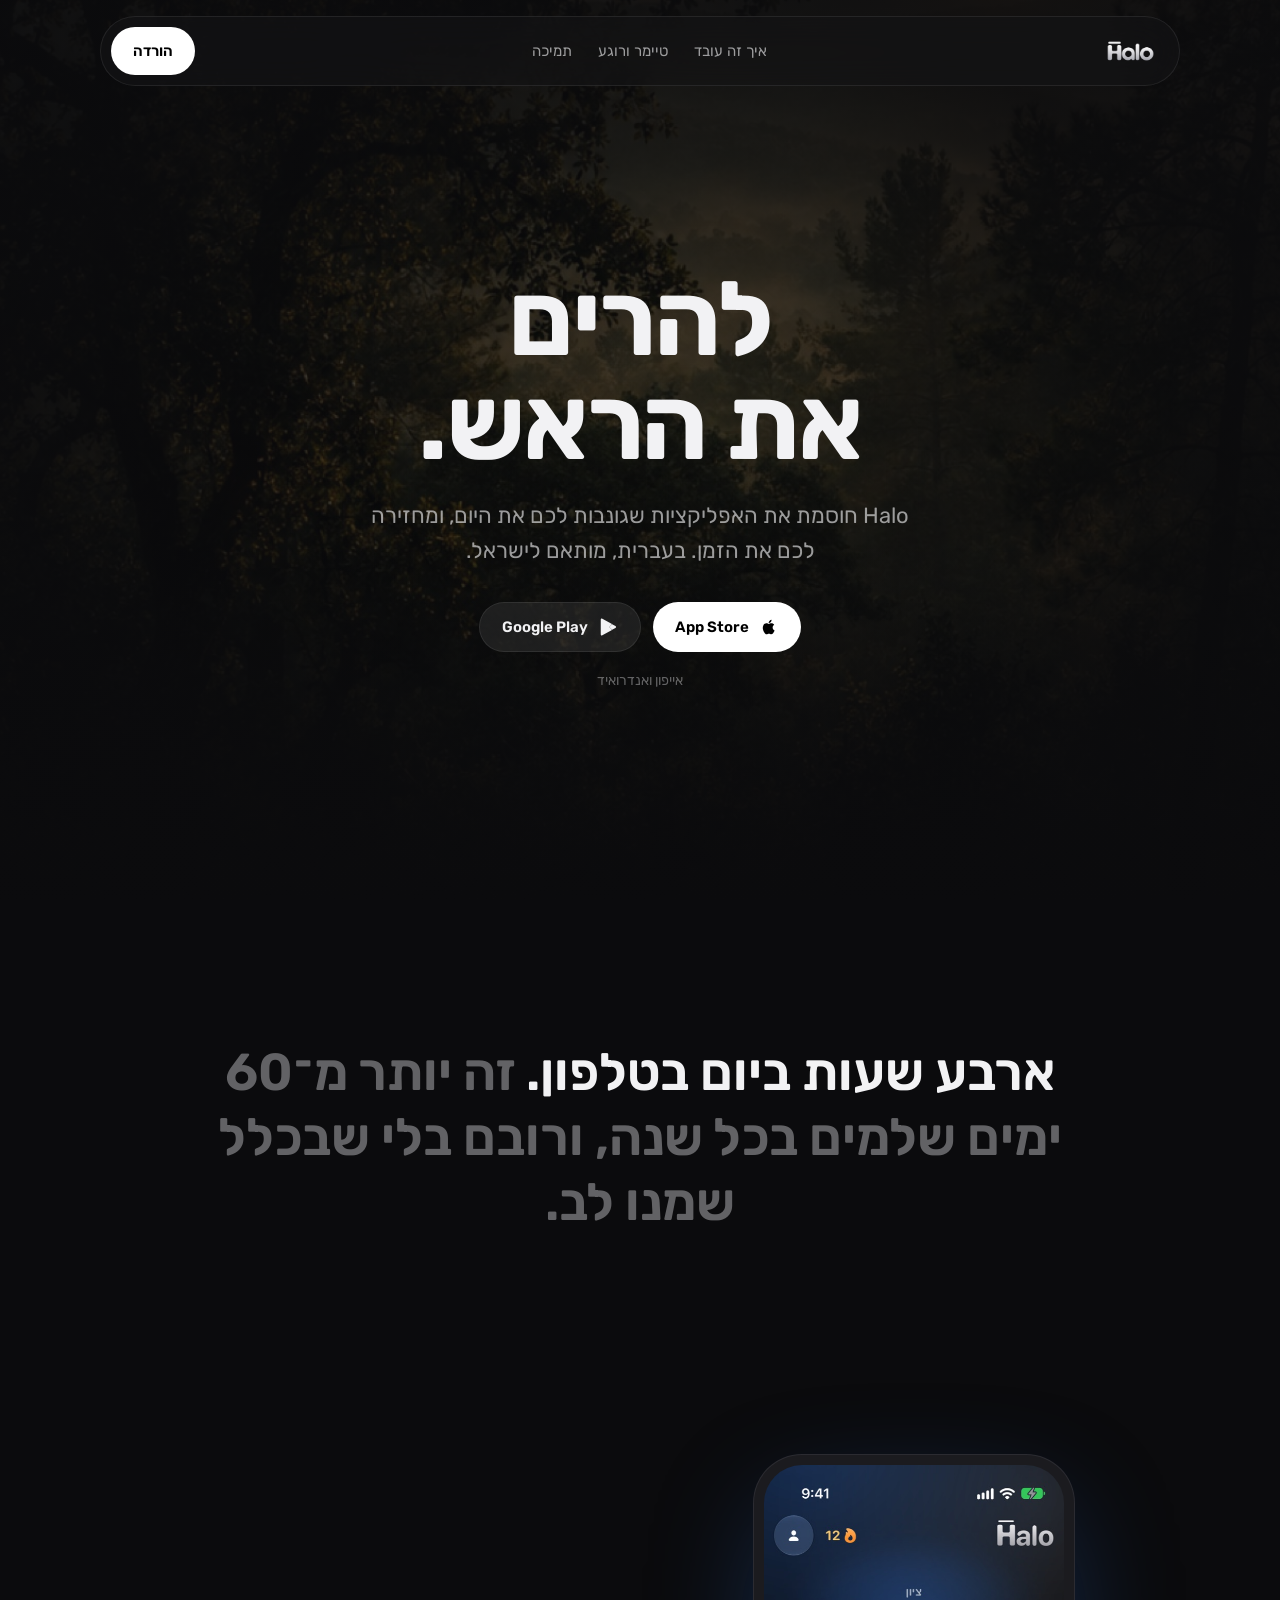
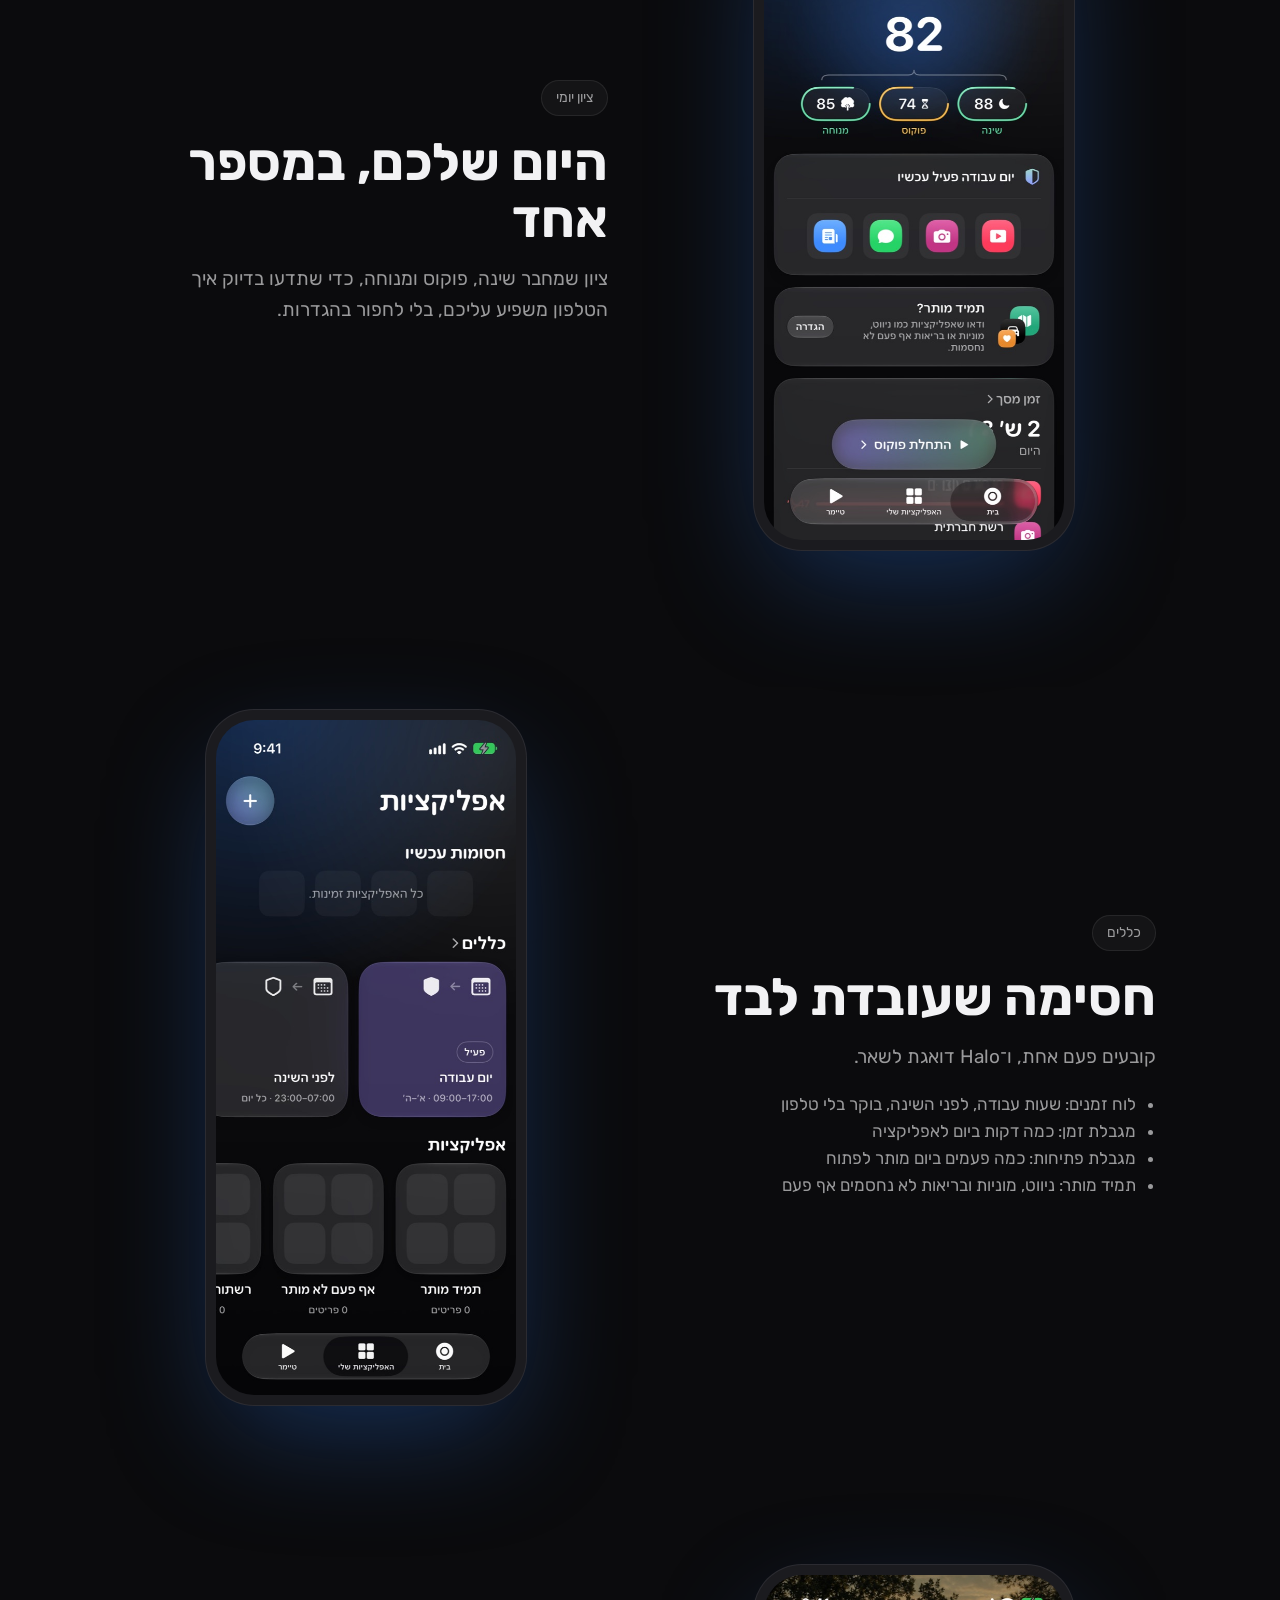
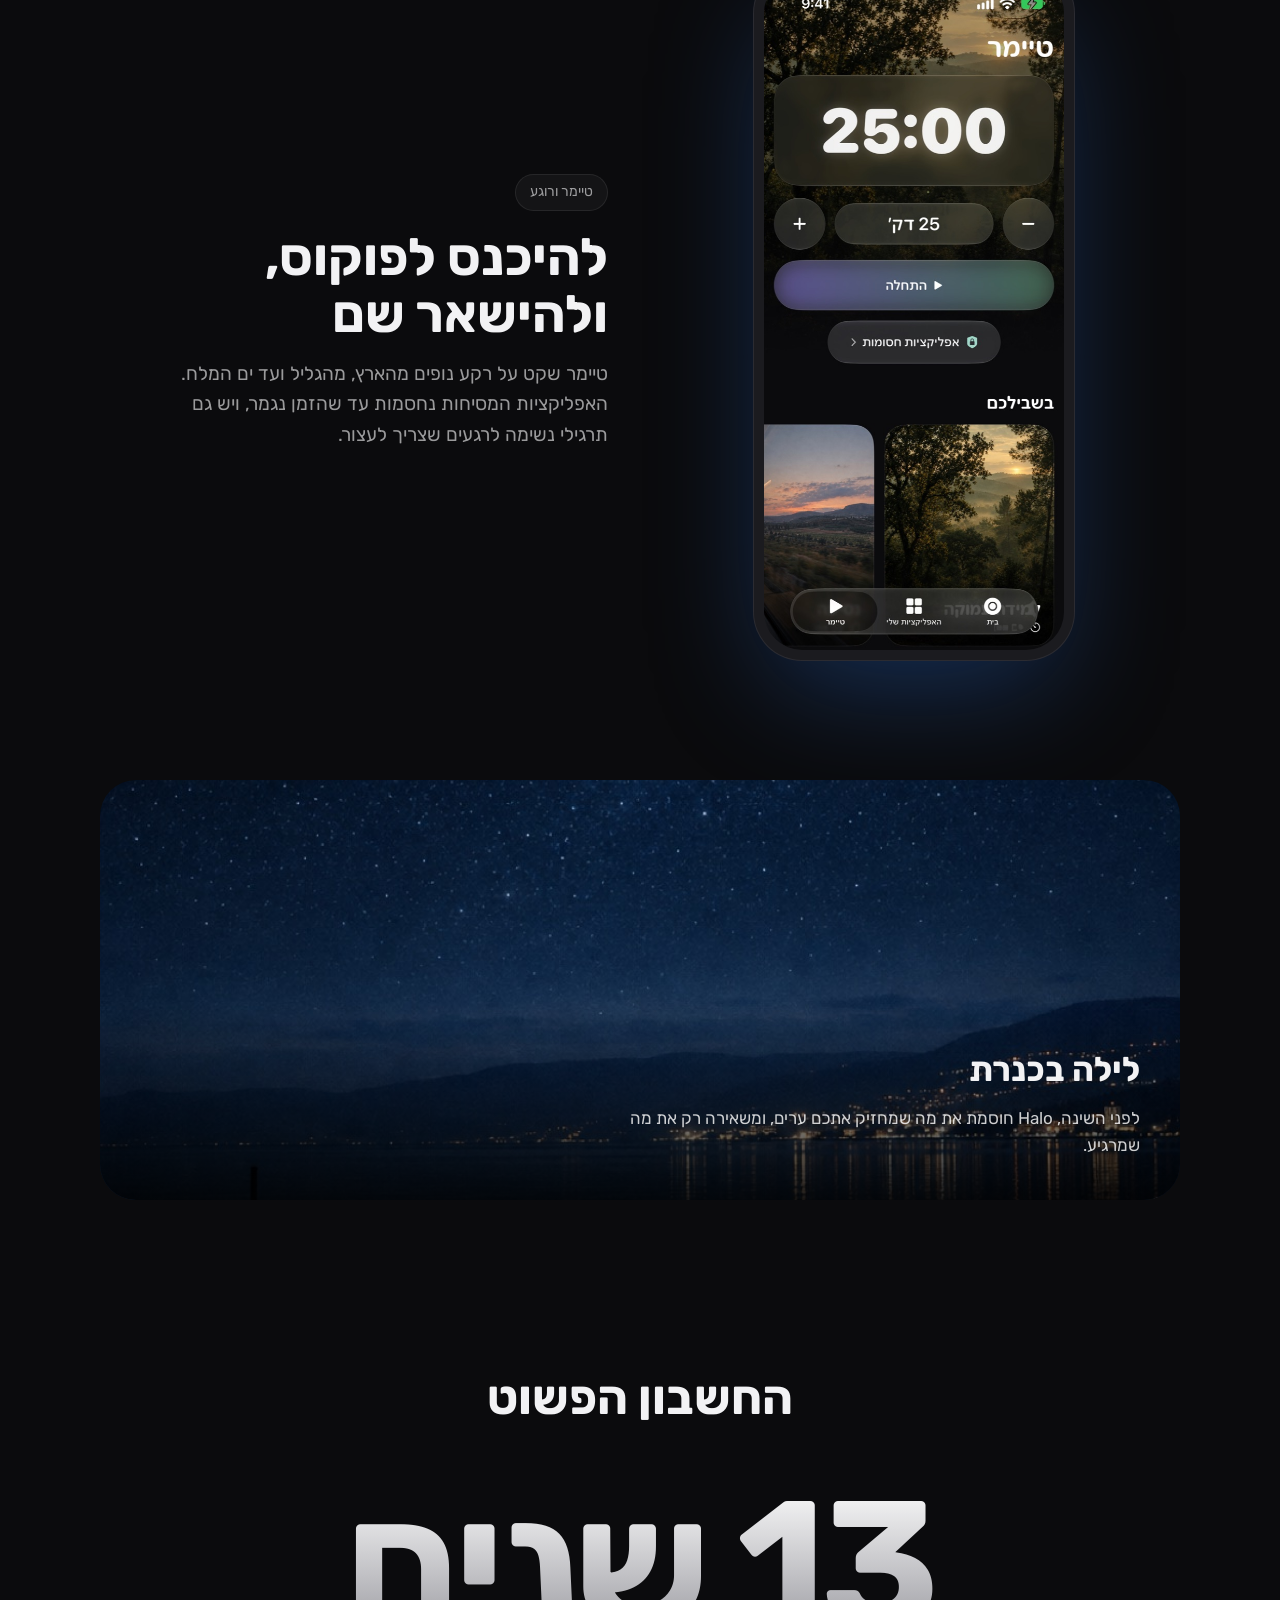
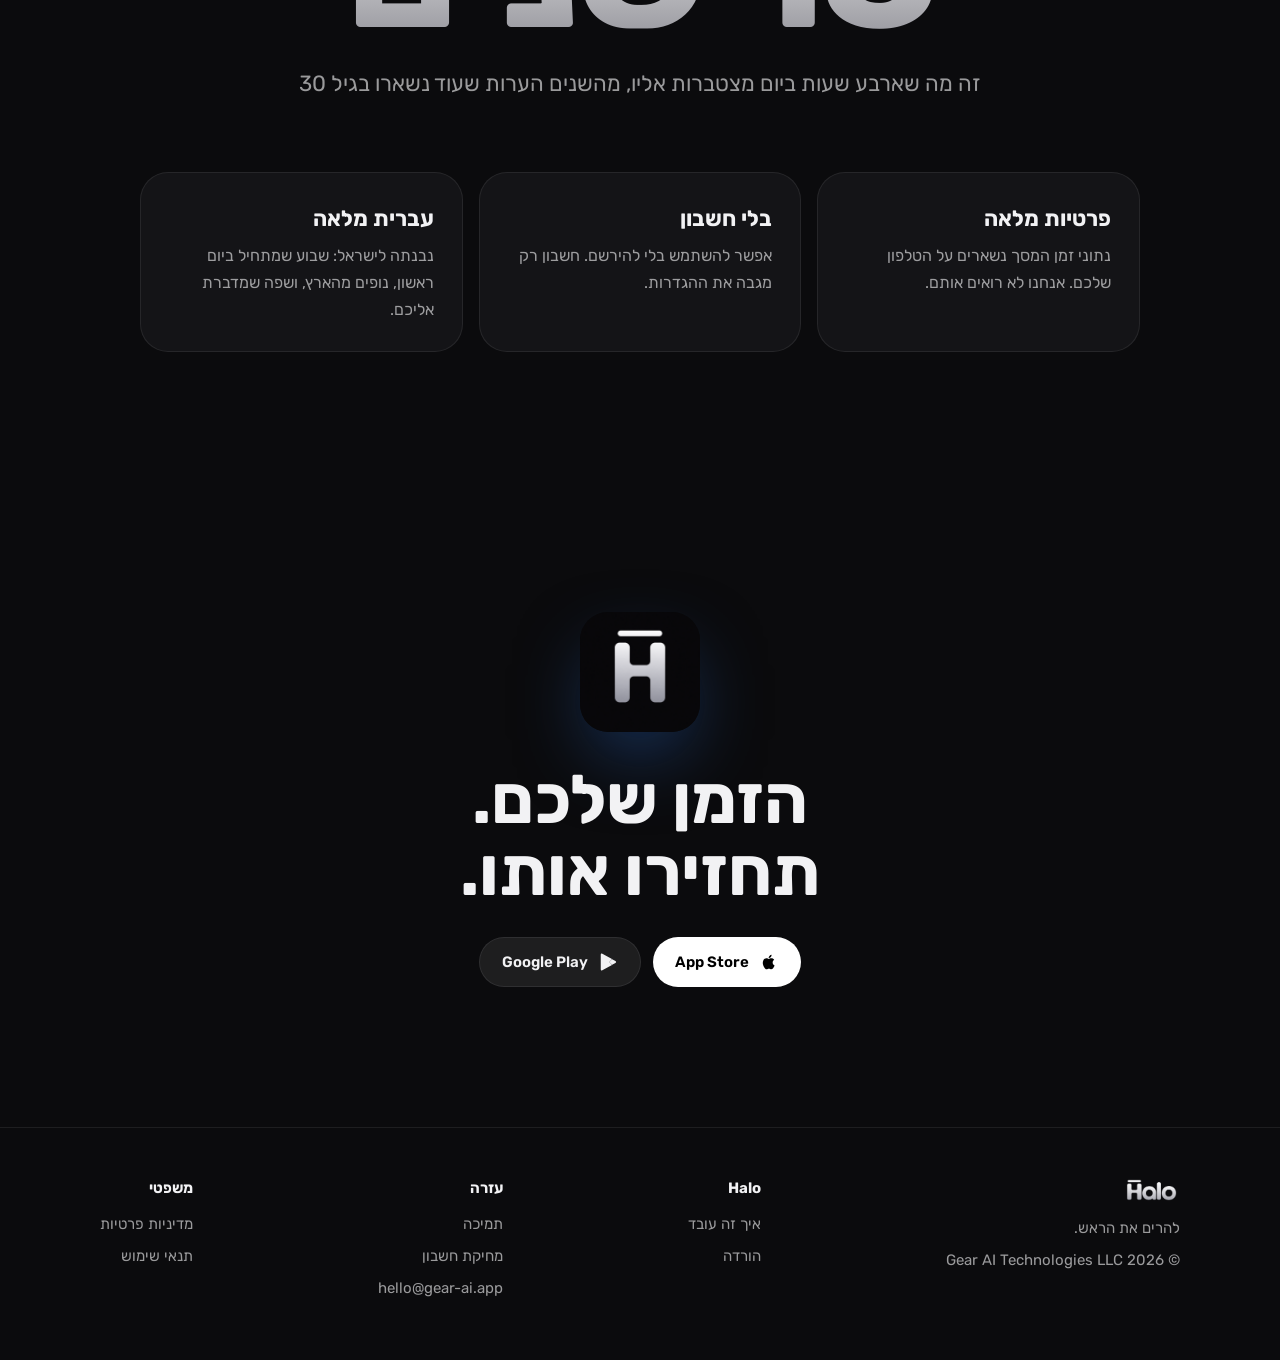
==== index.html @ 1c7ce8c0 "Halo website: home, privacy, terms, support, delete account" ====
<!doctype html>
<html lang="he" dir="rtl">
<head>
<meta charset="utf-8">
<meta name="viewport" content="width=device-width, initial-scale=1">
<title>Halo – להרים את הראש</title>
<meta name="description" content="Halo מחזירה לכם את הזמן מהטלפון. חסימת אפליקציות, טיימר פוקוס, נשימה ושינה.">
<meta property="og:title" content="Halo – להרים את הראש">
<meta property="og:description" content="Halo מחזירה לכם את הזמן מהטלפון. חסימת אפליקציות, טיימר פוקוס, נשימה ושינה.">
<meta property="og:image" content="https://halofocus.app/img/hero.jpg">
<meta name="theme-color" content="#0B0B0D">
<link rel="icon" href="/img/favicon.png">
<link rel="apple-touch-icon" href="/img/apple-touch-icon.png">
<link rel="preconnect" href="https://fonts.googleapis.com">
<link rel="preconnect" href="https://fonts.gstatic.com" crossorigin>
<link href="https://fonts.googleapis.com/css2?family=Rubik:wght@400;500;600;700&display=swap" rel="stylesheet">
<link rel="stylesheet" href="/styles.css">
</head>
<body>
<nav class="nav">
  <a class="brand" href="/" aria-label="Halo"><img src="/img/wordmark.png" alt="Halo"></a>
  <ul>
    <li><a href="/#features">איך זה עובד</a></li>
    <li><a href="/#timer">טיימר ורוגע</a></li>
    <li><a href="/support">תמיכה</a></li>
  </ul>
  <a class="btn" href="/#download">הורדה</a>
</nav>

<header class="hero">
  <div>
    <h1>להרים<br>את הראש.</h1>
    <p class="lead">Halo חוסמת את האפליקציות שגונבות לכם את היום, ומחזירה לכם את הזמן. בעברית, מותאם לישראל.</p>
    <div class="stores"><a class="btn" href="#download"><svg viewBox="0 0 24 24" fill="currentColor" aria-hidden="true"><path d="M16.37 12.6c-.02-2.2 1.8-3.26 1.88-3.31-1.03-1.5-2.62-1.7-3.18-1.73-1.35-.14-2.64.8-3.33.8-.69 0-1.74-.78-2.87-.76-1.47.02-2.83.86-3.59 2.18-1.54 2.66-.39 6.6 1.1 8.76.73 1.06 1.6 2.24 2.73 2.2 1.1-.04 1.51-.71 2.84-.71 1.32 0 1.7.71 2.86.69 1.18-.02 1.93-1.07 2.65-2.13.84-1.22 1.18-2.41 1.2-2.47-.03-.01-2.3-.88-2.32-3.52zM14.2 6.13c.6-.73 1.01-1.75.9-2.76-.87.04-1.92.58-2.54 1.31-.56.64-1.05 1.67-.92 2.66.97.08 1.96-.49 2.56-1.21z"/></svg>App Store</a><a class="btn ghost" href="#download"><svg viewBox="0 0 24 24" fill="currentColor" aria-hidden="true"><path d="M3.6 2.3c-.2.2-.3.5-.3.9v17.6c0 .4.1.7.3.9l.1.1 9.9-9.9v-.2L3.7 2.2l-.1.1zm13.3 13.1-3.3-3.3v-.2l3.3-3.3.1.1 3.9 2.2c1.1.6 1.1 1.7 0 2.3l-3.9 2.2h-.1zm-.1.1L13.4 12 3.6 21.8c.4.4 1 .4 1.6.1l11.6-6.4M16.8 8.5 5.2 2c-.7-.4-1.3-.3-1.6.1l9.8 9.9 3.4-3.5z"/></svg>Google Play</a></div>
    <div class="soon">אייפון ואנדרואיד</div>
  </div>
</header>

<section class="statement reveal">
  <p>ארבע שעות ביום בטלפון. <span class="dim">זה יותר מ־60 ימים שלמים בכל שנה, ורובם בלי שבכלל שמנו לב.</span></p>
</section>

<section class="feature reveal" id="features">
  <div class="phone"><img src="/img/screen-home.jpg" alt="מסך הבית של Halo עם ציון יומי" loading="lazy"></div>
  <div>
    <span class="tag">ציון יומי</span>
    <h2>היום שלכם, במספר אחד</h2>
    <p>ציון שמחבר שינה, פוקוס ומנוחה, כדי שתדעו בדיוק איך הטלפון משפיע עליכם, בלי לחפור בהגדרות.</p>
  </div>
</section>

<section class="feature flip reveal">
  <div class="phone"><img src="/img/screen-apps.jpg" alt="כללי חסימה באפליקציה" loading="lazy"></div>
  <div>
    <span class="tag">כללים</span>
    <h2>חסימה שעובדת לבד</h2>
    <p>קובעים פעם אחת, ו־Halo דואגת לשאר.</p>
    <ul>
      <li>לוח זמנים: שעות עבודה, לפני השינה, בוקר בלי טלפון</li>
      <li>מגבלת זמן: כמה דקות ביום לאפליקציה</li>
      <li>מגבלת פתיחות: כמה פעמים ביום מותר לפתוח</li>
      <li>תמיד מותר: ניווט, מוניות ובריאות לא נחסמים אף פעם</li>
    </ul>
  </div>
</section>

<section class="feature reveal" id="timer">
  <div class="phone"><img src="/img/screen-timer.jpg" alt="טיימר פוקוס עם נוף של יער בגליל" loading="lazy"></div>
  <div>
    <span class="tag">טיימר ורוגע</span>
    <h2>להיכנס לפוקוס, ולהישאר שם</h2>
    <p>טיימר שקט על רקע נופים מהארץ, מהגליל ועד ים המלח. האפליקציות המסיחות נחסמות עד שהזמן נגמר, ויש גם תרגילי נשימה לרגעים שצריך לעצור.</p>
  </div>
</section>

<div class="band reveal">
  <img src="/img/night.jpg" alt="" loading="lazy">
  <div class="copy">
    <h3>לילה בכנרת</h3>
    <p>לפני השינה, Halo חוסמת את מה שמחזיק אתכם ערים, ומשאירה רק את מה שמרגיע.</p>
  </div>
</div>

<section class="numbers reveal">
  <h2>החשבון הפשוט</h2>
  <div class="big">13 שנים</div>
  <div class="big-caption">זה מה שארבע שעות ביום מצטברות אליו, מהשנים הערות שעוד נשארו בגיל 30</div>
  <div class="grid3">
    <div class="cell"><b>פרטיות מלאה</b><span>נתוני זמן המסך נשארים על הטלפון שלכם. אנחנו לא רואים אותם.</span></div>
    <div class="cell"><b>בלי חשבון</b><span>אפשר להשתמש בלי להירשם. חשבון רק מגבה את ההגדרות.</span></div>
    <div class="cell"><b>עברית מלאה</b><span>נבנתה לישראל: שבוע שמתחיל ביום ראשון, נופים מהארץ, ושפה שמדברת אליכם.</span></div>
  </div>
</section>

<section class="cta reveal" id="download">
  <img class="icon" src="/img/icon-256.png" alt="">
  <h2>הזמן שלכם.<br>תחזירו אותו.</h2>
  <div class="stores"><a class="btn" href="#download"><svg viewBox="0 0 24 24" fill="currentColor" aria-hidden="true"><path d="M16.37 12.6c-.02-2.2 1.8-3.26 1.88-3.31-1.03-1.5-2.62-1.7-3.18-1.73-1.35-.14-2.64.8-3.33.8-.69 0-1.74-.78-2.87-.76-1.47.02-2.83.86-3.59 2.18-1.54 2.66-.39 6.6 1.1 8.76.73 1.06 1.6 2.24 2.73 2.2 1.1-.04 1.51-.71 2.84-.71 1.32 0 1.7.71 2.86.69 1.18-.02 1.93-1.07 2.65-2.13.84-1.22 1.18-2.41 1.2-2.47-.03-.01-2.3-.88-2.32-3.52zM14.2 6.13c.6-.73 1.01-1.75.9-2.76-.87.04-1.92.58-2.54 1.31-.56.64-1.05 1.67-.92 2.66.97.08 1.96-.49 2.56-1.21z"/></svg>App Store</a><a class="btn ghost" href="#download"><svg viewBox="0 0 24 24" fill="currentColor" aria-hidden="true"><path d="M3.6 2.3c-.2.2-.3.5-.3.9v17.6c0 .4.1.7.3.9l.1.1 9.9-9.9v-.2L3.7 2.2l-.1.1zm13.3 13.1-3.3-3.3v-.2l3.3-3.3.1.1 3.9 2.2c1.1.6 1.1 1.7 0 2.3l-3.9 2.2h-.1zm-.1.1L13.4 12 3.6 21.8c.4.4 1 .4 1.6.1l11.6-6.4M16.8 8.5 5.2 2c-.7-.4-1.3-.3-1.6.1l9.8 9.9 3.4-3.5z"/></svg>Google Play</a></div>
</section>

<footer>
  <div class="wrap">
    <div>
      <img src="/img/wordmark.png" alt="Halo" style="height:28px;width:auto;margin-bottom:12px">
      <div>להרים את הראש.</div>
      <div style="margin-top:8px">© 2026 Gear AI Technologies LLC</div>
    </div>
    <div><h4>Halo</h4><ul>
      <li><a href="/#features">איך זה עובד</a></li>
      <li><a href="/#download">הורדה</a></li>
    </ul></div>
    <div><h4>עזרה</h4><ul>
      <li><a href="/support">תמיכה</a></li>
      <li><a href="/delete-account">מחיקת חשבון</a></li>
      <li><a href="mailto:hello@gear-ai.app">hello@gear-ai.app</a></li>
    </ul></div>
    <div><h4>משפטי</h4><ul>
      <li><a href="/privacy">מדיניות פרטיות</a></li>
      <li><a href="/terms">תנאי שימוש</a></li>
    </ul></div>
  </div>
</footer>
<script>
  const io = new IntersectionObserver(es => es.forEach(e => e.isIntersecting && e.target.classList.add('in')), {threshold: .15});
  document.querySelectorAll('.reveal').forEach(el => io.observe(el));
</script>
</body>
</html>
---- styles.css ----
:root {
  --bg: #0B0B0D;
  --card: #141417;
  --line: rgba(255, 255, 255, 0.08);
  --text: #F2F2F4;
  --muted: rgba(242, 242, 244, 0.62);
  --faint: rgba(242, 242, 244, 0.38);
  --blue: #2E7BEF;
  --good: #59D99E;
  --radius: 28px;
}

* { box-sizing: border-box; }
html { scroll-behavior: smooth; }
body {
  margin: 0;
  background: var(--bg);
  color: var(--text);
  font: 17px/1.6 "Rubik", -apple-system, "SF Pro Text", system-ui, sans-serif;
  -webkit-font-smoothing: antialiased;
}
a { color: inherit; }
img { max-width: 100%; display: block; }

/* nav: floating glass pill */
.nav {
  position: fixed; top: 16px; left: 50%; transform: translateX(-50%);
  width: min(1080px, calc(100% - 32px));
  display: flex; align-items: center; justify-content: space-between; gap: 16px;
  padding: 10px 10px 10px 22px;
  background: rgba(20, 20, 23, 0.6);
  backdrop-filter: blur(20px) saturate(160%); -webkit-backdrop-filter: blur(20px) saturate(160%);
  border: 1px solid var(--line); border-radius: 999px; z-index: 10;
}
html[dir="rtl"] .nav { padding: 10px 22px 10px 10px; }
.nav .brand img { height: 26px; width: auto; }
.nav ul { display: flex; gap: 26px; list-style: none; margin: 0; padding: 0; font-size: 15px; color: var(--muted); }
.nav ul a { text-decoration: none; }
.nav ul a:hover { color: var(--text); }
.btn {
  display: inline-flex; align-items: center; gap: 10px; text-decoration: none;
  padding: 12px 22px; border-radius: 999px; font-weight: 600; font-size: 15px;
  background: #fff; color: #000; border: 0; cursor: pointer;
}
.btn.ghost { background: rgba(255, 255, 255, 0.08); color: var(--text); border: 1px solid var(--line); }
.btn svg { width: 20px; height: 20px; }

/* hero */
.hero {
  min-height: 100vh; display: grid; place-items: center; text-align: center;
  padding: 140px 20px 80px; position: relative; overflow: hidden;
}
.hero::before {
  content: ""; position: absolute; inset: 0;
  background: url("img/hero.jpg") center/cover no-repeat; opacity: 0.55;
}
.hero::after {
  content: ""; position: absolute; inset: 0;
  background: radial-gradient(ellipse at center, rgba(11,11,13,0.25), rgba(11,11,13,0.9) 70%), linear-gradient(transparent 60%, var(--bg));
}
.hero > * { position: relative; z-index: 1; }
.hero h1 { font-size: clamp(48px, 9vw, 104px); line-height: 1; margin: 0 0 22px; font-weight: 700; letter-spacing: -0.02em; }
.hero p.lead { font-size: clamp(18px, 2.2vw, 22px); color: var(--muted); max-width: 560px; margin: 0 auto 34px; }
.stores { display: flex; gap: 12px; justify-content: center; flex-wrap: wrap; }
.soon { margin-top: 18px; font-size: 14px; color: var(--faint); }

/* statement */
.statement { max-width: 900px; margin: 0 auto; padding: 140px 24px; text-align: center; }
.statement p { font-size: clamp(30px, 4.6vw, 52px); line-height: 1.25; font-weight: 600; margin: 0; }
.statement .dim { color: var(--faint); }

/* features: phone + text */
.feature {
  max-width: 1080px; margin: 0 auto; padding: 80px 24px;
  display: grid; grid-template-columns: 1fr 1fr; gap: 64px; align-items: center;
}
.feature.flip .phone { order: 2; }
.phone {
  justify-self: center; width: min(320px, 80vw); aspect-ratio: 1260 / 2736;
  border-radius: 48px; padding: 10px; background: #1b1b1f;
  box-shadow: 0 0 0 1px #2b2b31, 0 40px 120px -20px rgba(46, 123, 239, 0.35);
}
.phone img { width: 100%; height: 100%; object-fit: cover; border-radius: 38px; }
.tag {
  display: inline-block; font-size: 14px; color: var(--muted); padding: 6px 14px; margin-bottom: 18px;
  border: 1px solid var(--line); border-radius: 999px; background: rgba(255, 255, 255, 0.04);
}
.feature h2 { font-size: clamp(34px, 4.6vw, 52px); line-height: 1.1; margin: 0 0 16px; }
.feature p { color: var(--muted); font-size: 19px; margin: 0; max-width: 460px; }
.feature ul { color: var(--muted); padding-inline-start: 20px; margin: 18px 0 0; }

/* big numbers */
.numbers { text-align: center; padding: 120px 24px; }
.numbers h2 { font-size: clamp(32px, 4.2vw, 48px); margin: 0 0 40px; }
.big {
  font-size: clamp(80px, 16vw, 180px); line-height: 1; font-weight: 700; letter-spacing: -0.03em;
  background: linear-gradient(#fff, #8E8E95); -webkit-background-clip: text; background-clip: text; color: transparent;
}
.big-caption { font-size: 22px; color: var(--muted); margin-top: 10px; }
.grid3 {
  max-width: 1000px; margin: 70px auto 0; display: grid; grid-template-columns: repeat(3, 1fr); gap: 16px;
}
.cell { background: var(--card); border: 1px solid var(--line); border-radius: var(--radius); padding: 28px; text-align: start; }
.cell b { display: block; font-size: 22px; margin-bottom: 6px; }
.cell span { color: var(--muted); font-size: 16px; }

/* photo band */
.band {
  max-width: 1080px; margin: 40px auto; border-radius: 36px; overflow: hidden; position: relative;
  min-height: 420px; display: grid; align-items: end;
}
.band img { position: absolute; inset: 0; width: 100%; height: 100%; object-fit: cover; }
.band .copy { position: relative; padding: 40px; background: linear-gradient(transparent, rgba(0,0,0,0.85)); }
.band h3 { font-size: 34px; margin: 0 0 8px; }
.band p { margin: 0; color: rgba(255,255,255,0.8); max-width: 540px; }

/* final CTA */
.cta { text-align: center; padding: 140px 24px; }
.cta img.icon { width: 120px; height: 120px; border-radius: 28px; margin: 0 auto 32px; box-shadow: 0 30px 80px -20px rgba(46,123,239,0.5); }
.cta h2 { font-size: clamp(40px, 6vw, 68px); line-height: 1.05; margin: 0 0 30px; }

/* footer */
footer { border-top: 1px solid var(--line); padding: 48px 24px 60px; color: var(--muted); font-size: 15px; }
footer .wrap { max-width: 1080px; margin: 0 auto; display: flex; flex-wrap: wrap; gap: 40px; justify-content: space-between; }
footer h4 { color: var(--text); margin: 0 0 12px; font-size: 15px; }
footer ul { list-style: none; margin: 0; padding: 0; display: grid; gap: 8px; }
footer a { text-decoration: none; }
footer a:hover { color: var(--text); }

/* legal / support pages */
.doc { max-width: 760px; margin: 0 auto; padding: 140px 24px 80px; }
.doc h1 { font-size: 42px; margin: 0 0 6px; }
.doc .updated { color: var(--faint); margin-bottom: 40px; }
.doc h2 { font-size: 24px; margin: 40px 0 10px; }
.doc p, .doc li { color: var(--muted); }
.doc hr { border: 0; border-top: 1px solid var(--line); margin: 64px 0; }
.doc .card { background: var(--card); border: 1px solid var(--line); border-radius: 20px; padding: 22px 24px; margin: 18px 0; }
.ltr { direction: ltr; text-align: left; }

/* reveal on scroll */
.reveal { opacity: 0; transform: translateY(24px); transition: opacity 0.8s ease, transform 0.8s ease; }
.reveal.in { opacity: 1; transform: none; }

@media (max-width: 820px) {
  .nav ul { display: none; }
  .feature { grid-template-columns: 1fr; gap: 40px; padding: 60px 20px; text-align: center; }
  .feature.flip .phone { order: 0; }
  .feature p { margin: 0 auto; }
  .grid3 { grid-template-columns: 1fr; }
  .band { margin: 40px 16px; }
}
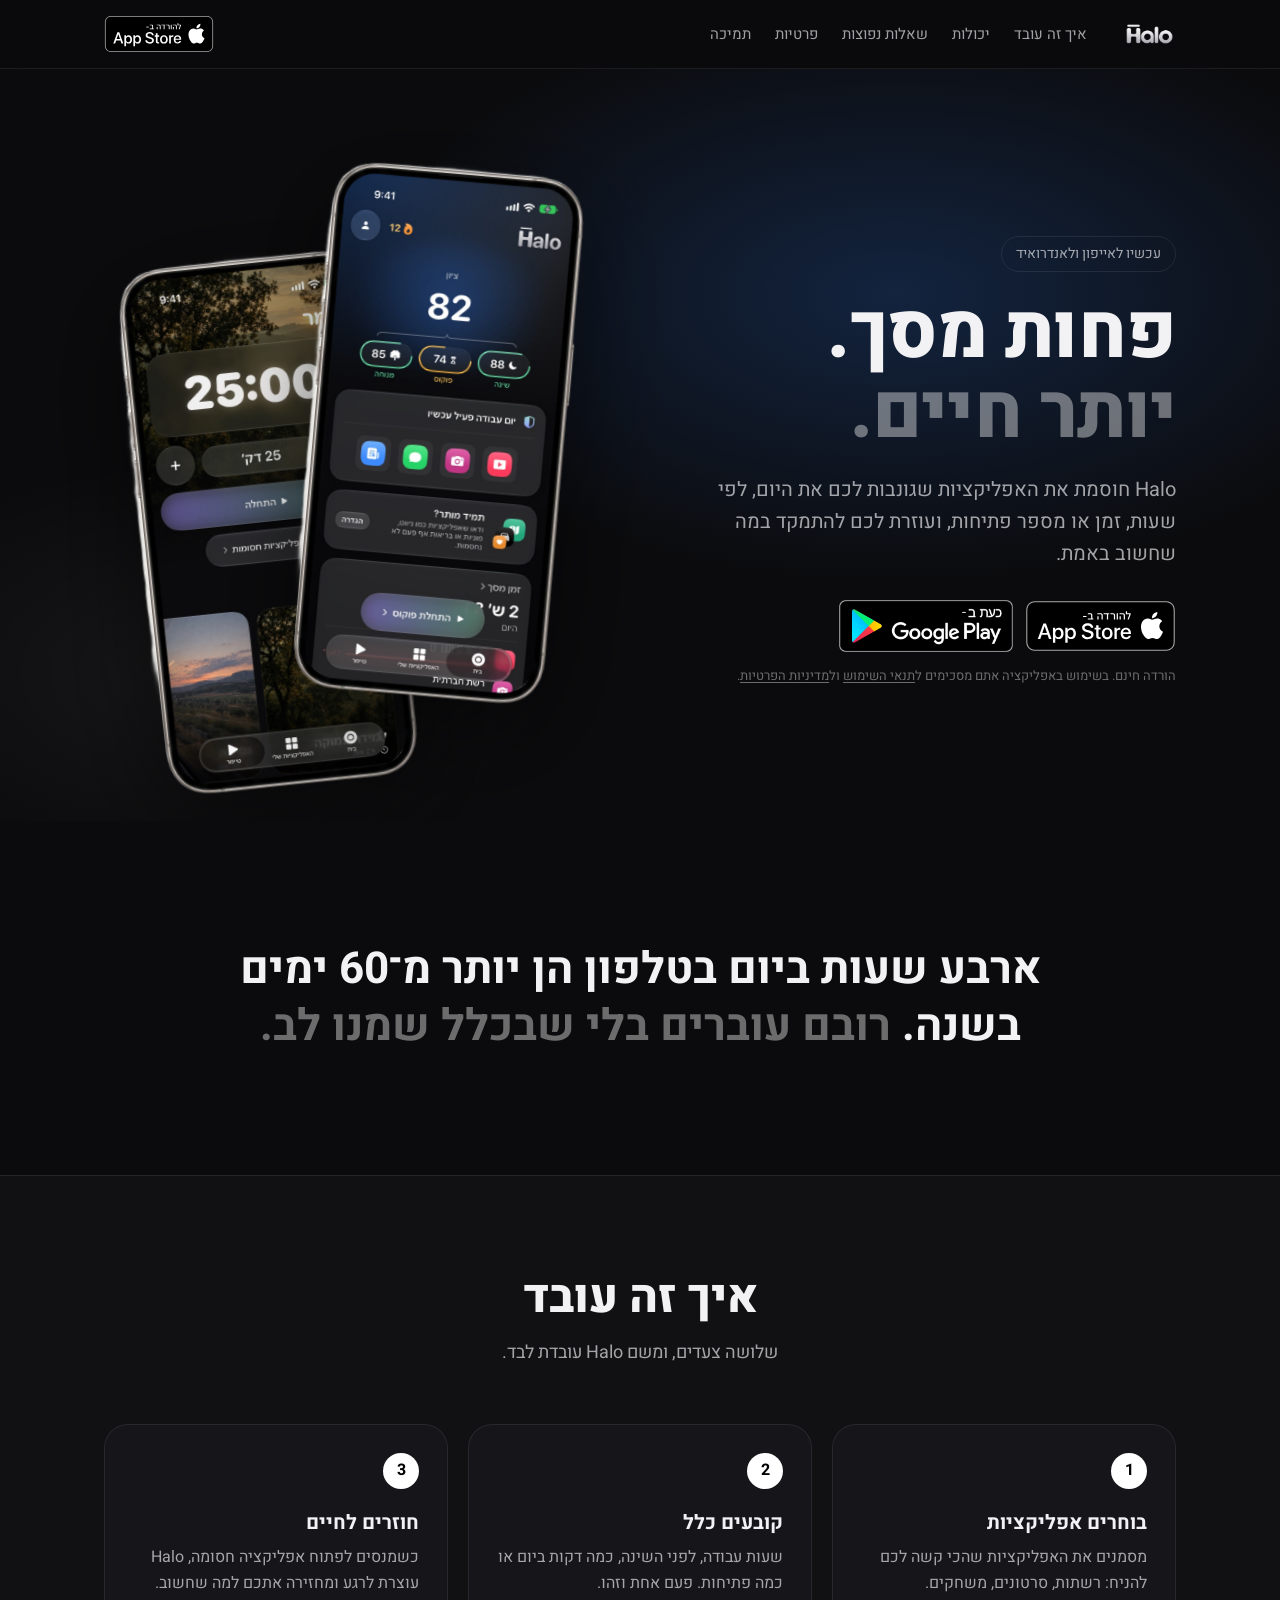
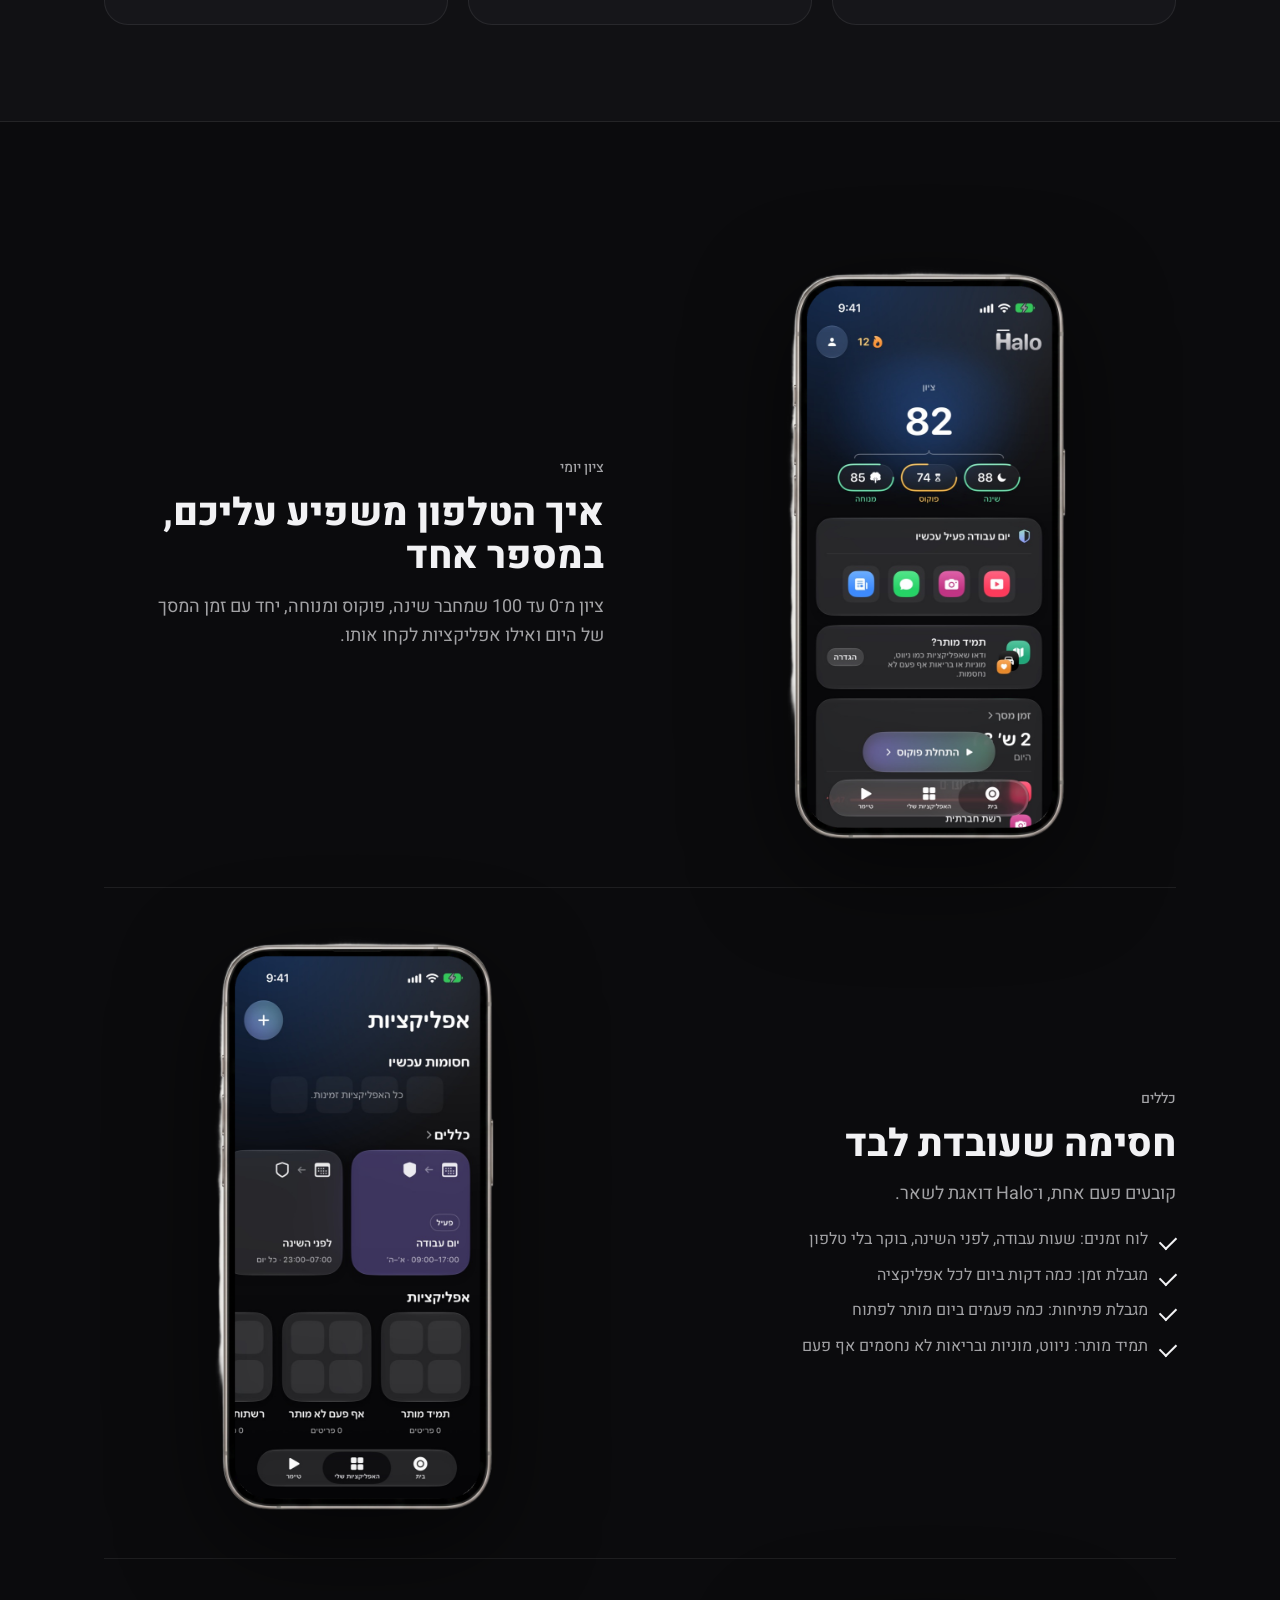
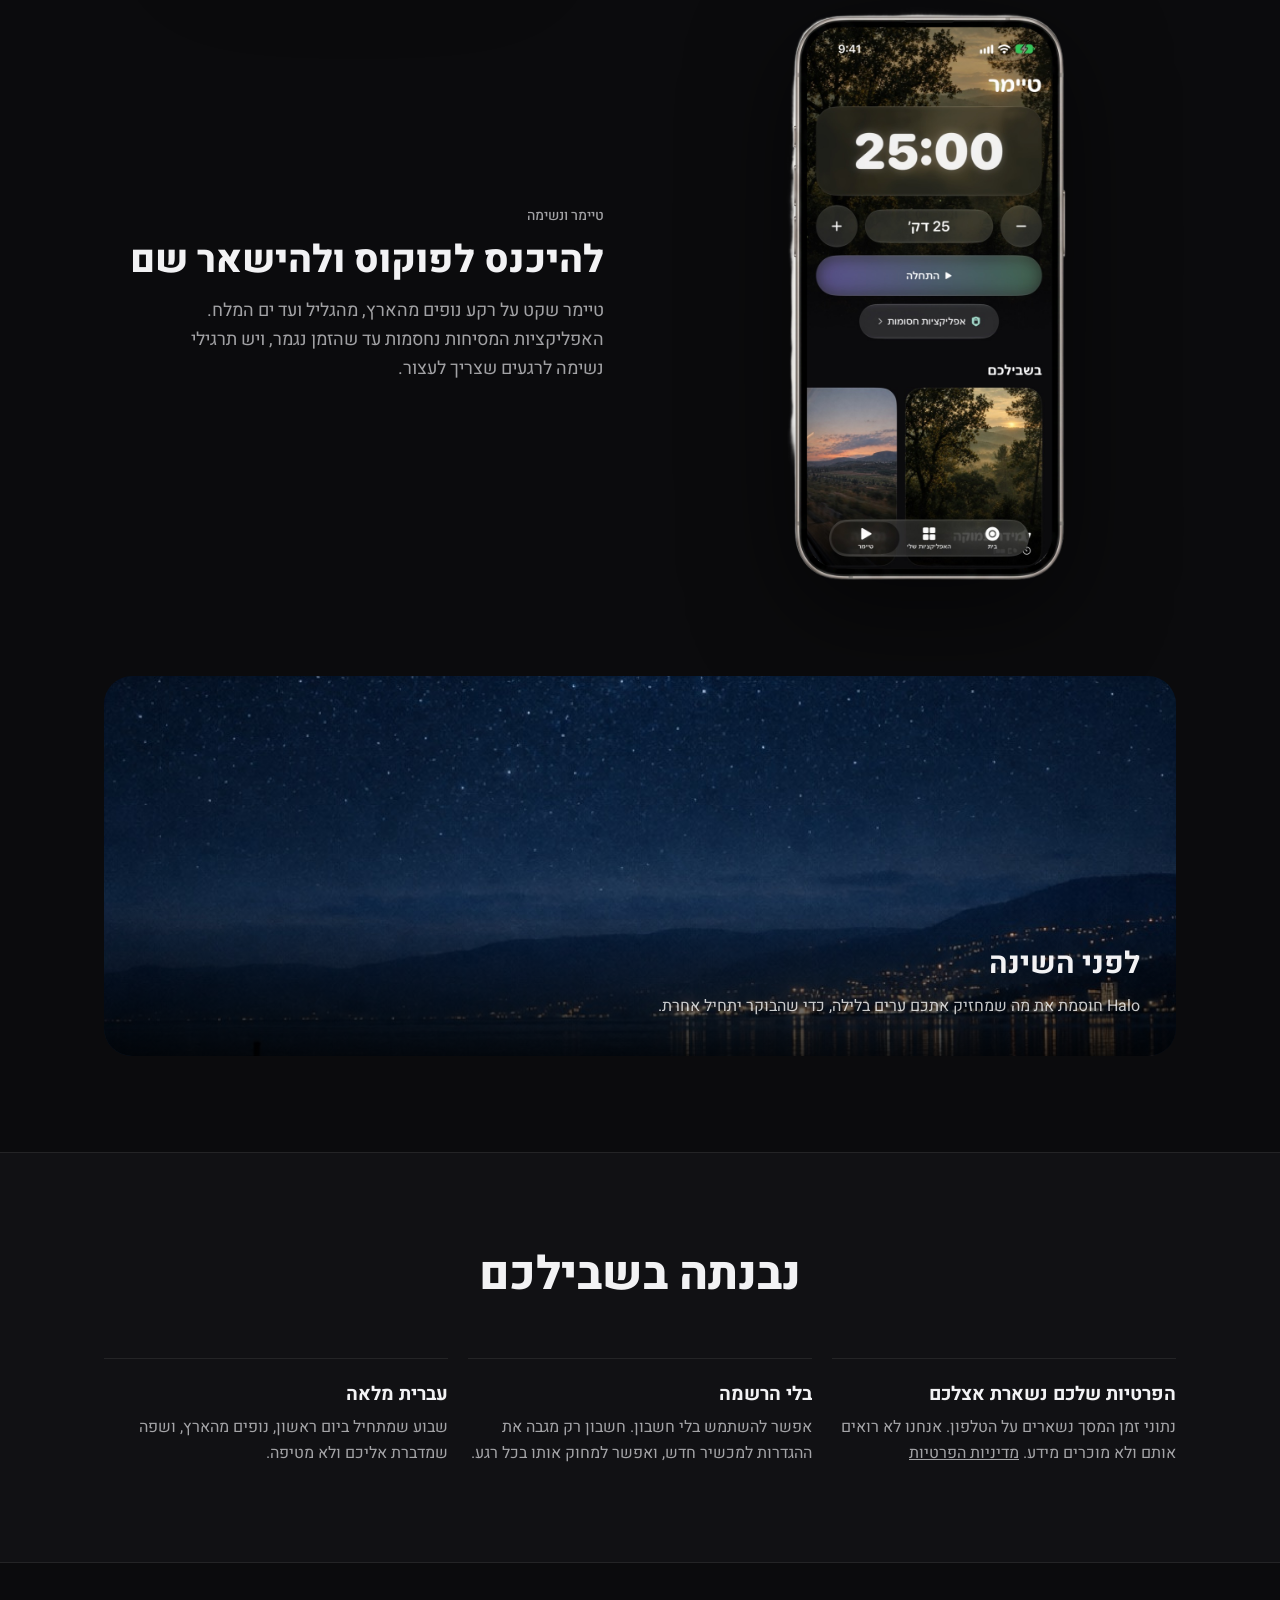
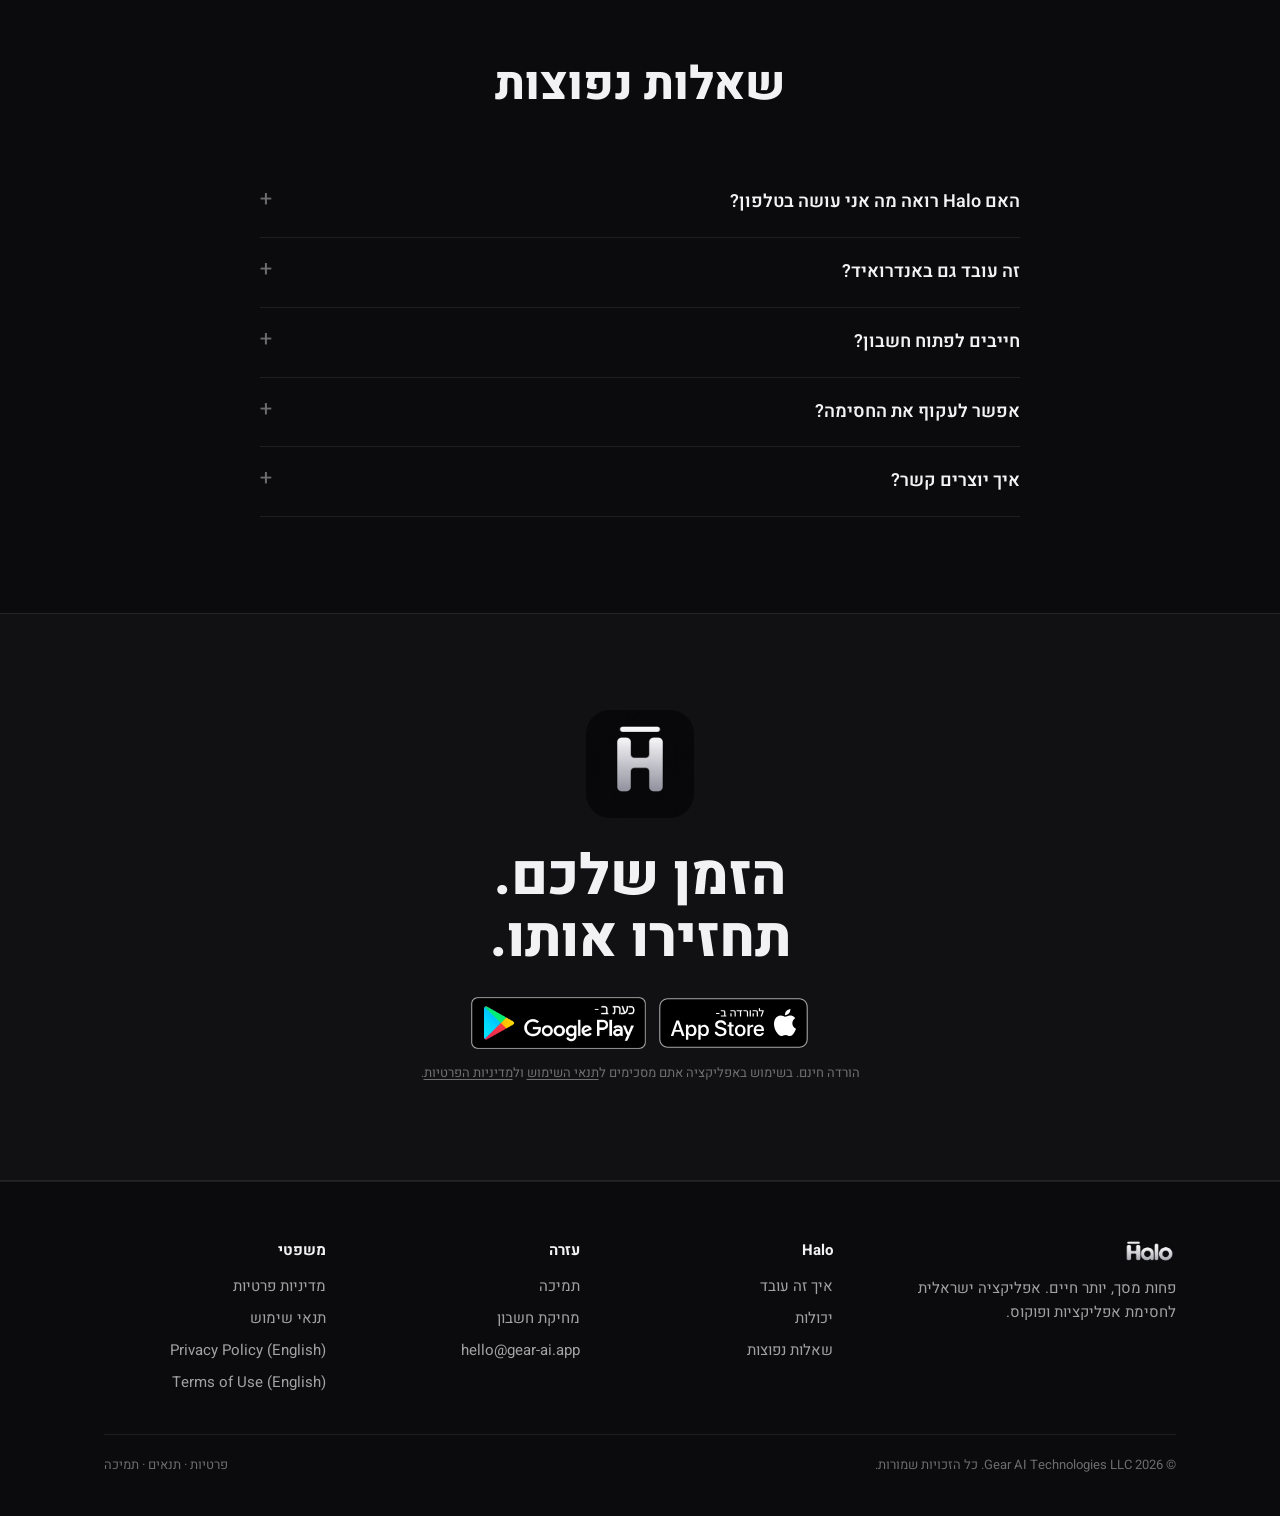
==== commit 477ecef0: "Redesign: official store badges, real phone frames, FAQ, how it works, legal links everywhere; title" ====
--- a/index.html
+++ b/index.html
@@ -3,126 +3,183 @@
 <head>
 <meta charset="utf-8">
 <meta name="viewport" content="width=device-width, initial-scale=1">
-<title>Halo – להרים את הראש</title>
-<meta name="description" content="Halo מחזירה לכם את הזמן מהטלפון. חסימת אפליקציות, טיימר פוקוס, נשימה ושינה.">
-<meta property="og:title" content="Halo – להרים את הראש">
-<meta property="og:description" content="Halo מחזירה לכם את הזמן מהטלפון. חסימת אפליקציות, טיימר פוקוס, נשימה ושינה.">
-<meta property="og:image" content="https://halofocus.app/img/hero.jpg">
+<title>Halo – פחות מסך</title>
+<meta name="description" content="Halo חוסמת את האפליקציות שגונבות לכם את היום ומחזירה לכם את הזמן מהטלפון. עברית מלאה, אייפון ואנדרואיד.">
+<link rel="canonical" href="https://halofocus.app/">
+<meta property="og:type" content="website">
+<meta property="og:site_name" content="Halo">
+<meta property="og:title" content="Halo – פחות מסך">
+<meta property="og:description" content="Halo חוסמת את האפליקציות שגונבות לכם את היום ומחזירה לכם את הזמן מהטלפון. עברית מלאה, אייפון ואנדרואיד.">
+<meta property="og:url" content="https://halofocus.app/">
+<meta property="og:image" content="https://halofocus.app/img/og.jpg">
+<meta name="twitter:card" content="summary_large_image">
 <meta name="theme-color" content="#0B0B0D">
 <link rel="icon" href="/img/favicon.png">
 <link rel="apple-touch-icon" href="/img/apple-touch-icon.png">
 <link rel="preconnect" href="https://fonts.googleapis.com">
 <link rel="preconnect" href="https://fonts.gstatic.com" crossorigin>
-<link href="https://fonts.googleapis.com/css2?family=Rubik:wght@400;500;600;700&display=swap" rel="stylesheet">
+<link href="https://fonts.googleapis.com/css2?family=Heebo:wght@400;500;600;700;800&display=swap" rel="stylesheet">
 <link rel="stylesheet" href="/styles.css">
 </head>
 <body>
-<nav class="nav">
-  <a class="brand" href="/" aria-label="Halo"><img src="/img/wordmark.png" alt="Halo"></a>
-  <ul>
-    <li><a href="/#features">איך זה עובד</a></li>
-    <li><a href="/#timer">טיימר ורוגע</a></li>
-    <li><a href="/support">תמיכה</a></li>
-  </ul>
-  <a class="btn" href="/#download">הורדה</a>
-</nav>
-
-<header class="hero">
-  <div>
-    <h1>להרים<br>את הראש.</h1>
-    <p class="lead">Halo חוסמת את האפליקציות שגונבות לכם את היום, ומחזירה לכם את הזמן. בעברית, מותאם לישראל.</p>
-    <div class="stores"><a class="btn" href="#download"><svg viewBox="0 0 24 24" fill="currentColor" aria-hidden="true"><path d="M16.37 12.6c-.02-2.2 1.8-3.26 1.88-3.31-1.03-1.5-2.62-1.7-3.18-1.73-1.35-.14-2.64.8-3.33.8-.69 0-1.74-.78-2.87-.76-1.47.02-2.83.86-3.59 2.18-1.54 2.66-.39 6.6 1.1 8.76.73 1.06 1.6 2.24 2.73 2.2 1.1-.04 1.51-.71 2.84-.71 1.32 0 1.7.71 2.86.69 1.18-.02 1.93-1.07 2.65-2.13.84-1.22 1.18-2.41 1.2-2.47-.03-.01-2.3-.88-2.32-3.52zM14.2 6.13c.6-.73 1.01-1.75.9-2.76-.87.04-1.92.58-2.54 1.31-.56.64-1.05 1.67-.92 2.66.97.08 1.96-.49 2.56-1.21z"/></svg>App Store</a><a class="btn ghost" href="#download"><svg viewBox="0 0 24 24" fill="currentColor" aria-hidden="true"><path d="M3.6 2.3c-.2.2-.3.5-.3.9v17.6c0 .4.1.7.3.9l.1.1 9.9-9.9v-.2L3.7 2.2l-.1.1zm13.3 13.1-3.3-3.3v-.2l3.3-3.3.1.1 3.9 2.2c1.1.6 1.1 1.7 0 2.3l-3.9 2.2h-.1zm-.1.1L13.4 12 3.6 21.8c.4.4 1 .4 1.6.1l11.6-6.4M16.8 8.5 5.2 2c-.7-.4-1.3-.3-1.6.1l9.8 9.9 3.4-3.5z"/></svg>Google Play</a></div>
-    <div class="soon">אייפון ואנדרואיד</div>
+<header>
+  <div class="wrap nav">
+    <a class="logo" href="/" aria-label="Halo"><img src="/img/wordmark.png" alt="Halo"></a>
+    <nav class="links">
+      <a href="/#how">איך זה עובד</a>
+      <a href="/#features">יכולות</a>
+      <a href="/#faq">שאלות נפוצות</a>
+      <a href="/privacy">פרטיות</a>
+      <a href="/support">תמיכה</a>
+    </nav>
+    <div class="spacer"></div>
+    <a class="badge" href="#download"><img src="/img/badge-appstore-he.svg" alt="להורדה מה-App Store"></a>
   </div>
 </header>
 
-<section class="statement reveal">
-  <p>ארבע שעות ביום בטלפון. <span class="dim">זה יותר מ־60 ימים שלמים בכל שנה, ורובם בלי שבכלל שמנו לב.</span></p>
-</section>
-
-<section class="feature reveal" id="features">
-  <div class="phone"><img src="/img/screen-home.jpg" alt="מסך הבית של Halo עם ציון יומי" loading="lazy"></div>
-  <div>
-    <span class="tag">ציון יומי</span>
-    <h2>היום שלכם, במספר אחד</h2>
-    <p>ציון שמחבר שינה, פוקוס ומנוחה, כדי שתדעו בדיוק איך הטלפון משפיע עליכם, בלי לחפור בהגדרות.</p>
+<section class="hero">
+  <div class="wrap">
+    <div>
+      <span class="eyebrow">עכשיו לאייפון ולאנדרואיד</span>
+      <h1>פחות מסך.<br><span class="soft">יותר חיים.</span></h1>
+      <p class="lead">Halo חוסמת את האפליקציות שגונבות לכם את היום, לפי שעות, זמן או מספר פתיחות, ועוזרת לכם להתמקד במה שחשוב באמת.</p>
+      <div class="badges"><a class="badge" href="#download"><img src="/img/badge-appstore-he.svg" alt="להורדה מה-App Store"></a><a class="badge" href="#download"><img src="/img/badge-googleplay-he.png" alt="קבלו את זה ב-Google Play"></a></div><div class="legal-note">הורדה חינם. בשימוש באפליקציה אתם מסכימים ל<a href="/terms">תנאי השימוש</a> ול<a href="/privacy">מדיניות הפרטיות</a>.</div>
+    </div>
+    <div class="phones" aria-hidden="true">
+      <div class="device a"><img class="shot" src="/img/screen-home.jpg" alt="" loading="eager"><img class="frame" src="/img/phone-frame.png" alt="" loading="eager"></div>
+      <div class="device b"><img class="shot" src="/img/screen-timer.jpg" alt="" loading="eager"><img class="frame" src="/img/phone-frame.png" alt="" loading="eager"></div>
+    </div>
   </div>
 </section>
 
-<section class="feature flip reveal">
-  <div class="phone"><img src="/img/screen-apps.jpg" alt="כללי חסימה באפליקציה" loading="lazy"></div>
-  <div>
-    <span class="tag">כללים</span>
-    <h2>חסימה שעובדת לבד</h2>
-    <p>קובעים פעם אחת, ו־Halo דואגת לשאר.</p>
-    <ul>
-      <li>לוח זמנים: שעות עבודה, לפני השינה, בוקר בלי טלפון</li>
-      <li>מגבלת זמן: כמה דקות ביום לאפליקציה</li>
-      <li>מגבלת פתיחות: כמה פעמים ביום מותר לפתוח</li>
-      <li>תמיד מותר: ניווט, מוניות ובריאות לא נחסמים אף פעם</li>
-    </ul>
+<div class="statement">
+  <div class="wrap">
+    <p>ארבע שעות ביום בטלפון הן יותר מ־60 ימים בשנה. <span class="soft">רובם עוברים בלי שבכלל שמנו לב.</span></p>
+  </div>
+</div>
+
+<section class="alt" id="how">
+  <div class="wrap">
+    <div class="section-head">
+      <h2>איך זה עובד</h2>
+      <p>שלושה צעדים, ומשם Halo עובדת לבד.</p>
+    </div>
+    <div class="steps">
+      <div class="step"><div class="num">1</div><h3>בוחרים אפליקציות</h3><p>מסמנים את האפליקציות שהכי קשה לכם להניח: רשתות, סרטונים, משחקים.</p></div>
+      <div class="step"><div class="num">2</div><h3>קובעים כלל</h3><p>שעות עבודה, לפני השינה, כמה דקות ביום או כמה פתיחות. פעם אחת וזהו.</p></div>
+      <div class="step"><div class="num">3</div><h3>חוזרים לחיים</h3><p>כשמנסים לפתוח אפליקציה חסומה, Halo עוצרת לרגע ומחזירה אתכם למה שחשוב.</p></div>
+    </div>
   </div>
 </section>
 
-<section class="feature reveal" id="timer">
-  <div class="phone"><img src="/img/screen-timer.jpg" alt="טיימר פוקוס עם נוף של יער בגליל" loading="lazy"></div>
-  <div>
-    <span class="tag">טיימר ורוגע</span>
-    <h2>להיכנס לפוקוס, ולהישאר שם</h2>
-    <p>טיימר שקט על רקע נופים מהארץ, מהגליל ועד ים המלח. האפליקציות המסיחות נחסמות עד שהזמן נגמר, ויש גם תרגילי נשימה לרגעים שצריך לעצור.</p>
+<section id="features">
+  <div class="wrap">
+    <div class="feature">
+      <div class="device "><img class="shot" src="/img/screen-home.jpg" alt="מסך הבית של Halo עם ציון יומי" loading="lazy"><img class="frame" src="/img/phone-frame.png" alt="" loading="lazy"></div>
+      <div>
+        <span class="tag">ציון יומי</span>
+        <h3>איך הטלפון משפיע עליכם, במספר אחד</h3>
+        <p>ציון מ־0 עד 100 שמחבר שינה, פוקוס ומנוחה, יחד עם זמן המסך של היום ואילו אפליקציות לקחו אותו.</p>
+      </div>
+    </div>
+    <div class="feature flip">
+      <div class="device "><img class="shot" src="/img/screen-apps.jpg" alt="כללי החסימה של Halo" loading="lazy"><img class="frame" src="/img/phone-frame.png" alt="" loading="lazy"></div>
+      <div>
+        <span class="tag">כללים</span>
+        <h3>חסימה שעובדת לבד</h3>
+        <p>קובעים פעם אחת, ו־Halo דואגת לשאר.</p>
+        <ul class="checks">
+          <li>לוח זמנים: שעות עבודה, לפני השינה, בוקר בלי טלפון</li>
+          <li>מגבלת זמן: כמה דקות ביום לכל אפליקציה</li>
+          <li>מגבלת פתיחות: כמה פעמים ביום מותר לפתוח</li>
+          <li>תמיד מותר: ניווט, מוניות ובריאות לא נחסמים אף פעם</li>
+        </ul>
+      </div>
+    </div>
+    <div class="feature">
+      <div class="device "><img class="shot" src="/img/screen-timer.jpg" alt="טיימר הפוקוס של Halo" loading="lazy"><img class="frame" src="/img/phone-frame.png" alt="" loading="lazy"></div>
+      <div>
+        <span class="tag">טיימר ונשימה</span>
+        <h3>להיכנס לפוקוס ולהישאר שם</h3>
+        <p>טיימר שקט על רקע נופים מהארץ, מהגליל ועד ים המלח. האפליקציות המסיחות נחסמות עד שהזמן נגמר, ויש תרגילי נשימה לרגעים שצריך לעצור.</p>
+      </div>
+    </div>
+    <div class="band" style="margin-top:48px">
+      <img src="/img/night.jpg" alt="לילה על שפת הכנרת" loading="lazy">
+      <div class="copy">
+        <h3>לפני השינה</h3>
+        <p>Halo חוסמת את מה שמחזיק אתכם ערים בלילה, כדי שהבוקר יתחיל אחרת.</p>
+      </div>
+    </div>
   </div>
 </section>
 
-<div class="band reveal">
-  <img src="/img/night.jpg" alt="" loading="lazy">
-  <div class="copy">
-    <h3>לילה בכנרת</h3>
-    <p>לפני השינה, Halo חוסמת את מה שמחזיק אתכם ערים, ומשאירה רק את מה שמרגיע.</p>
-  </div>
-</div>
-
-<section class="numbers reveal">
-  <h2>החשבון הפשוט</h2>
-  <div class="big">13 שנים</div>
-  <div class="big-caption">זה מה שארבע שעות ביום מצטברות אליו, מהשנים הערות שעוד נשארו בגיל 30</div>
-  <div class="grid3">
-    <div class="cell"><b>פרטיות מלאה</b><span>נתוני זמן המסך נשארים על הטלפון שלכם. אנחנו לא רואים אותם.</span></div>
-    <div class="cell"><b>בלי חשבון</b><span>אפשר להשתמש בלי להירשם. חשבון רק מגבה את ההגדרות.</span></div>
-    <div class="cell"><b>עברית מלאה</b><span>נבנתה לישראל: שבוע שמתחיל ביום ראשון, נופים מהארץ, ושפה שמדברת אליכם.</span></div>
+<section class="alt">
+  <div class="wrap">
+    <div class="section-head"><h2>נבנתה בשבילכם</h2></div>
+    <div class="values">
+      <div class="value"><h3>הפרטיות שלכם נשארת אצלכם</h3><p>נתוני זמן המסך נשארים על הטלפון. אנחנו לא רואים אותם ולא מוכרים מידע. <a href="/privacy" style="text-decoration:underline">מדיניות הפרטיות</a></p></div>
+      <div class="value"><h3>בלי הרשמה</h3><p>אפשר להשתמש בלי חשבון. חשבון רק מגבה את ההגדרות למכשיר חדש, ואפשר למחוק אותו בכל רגע.</p></div>
+      <div class="value"><h3>עברית מלאה</h3><p>שבוע שמתחיל ביום ראשון, נופים מהארץ, ושפה שמדברת אליכם ולא מטיפה.</p></div>
+    </div>
   </div>
 </section>
 
-<section class="cta reveal" id="download">
-  <img class="icon" src="/img/icon-256.png" alt="">
-  <h2>הזמן שלכם.<br>תחזירו אותו.</h2>
-  <div class="stores"><a class="btn" href="#download"><svg viewBox="0 0 24 24" fill="currentColor" aria-hidden="true"><path d="M16.37 12.6c-.02-2.2 1.8-3.26 1.88-3.31-1.03-1.5-2.62-1.7-3.18-1.73-1.35-.14-2.64.8-3.33.8-.69 0-1.74-.78-2.87-.76-1.47.02-2.83.86-3.59 2.18-1.54 2.66-.39 6.6 1.1 8.76.73 1.06 1.6 2.24 2.73 2.2 1.1-.04 1.51-.71 2.84-.71 1.32 0 1.7.71 2.86.69 1.18-.02 1.93-1.07 2.65-2.13.84-1.22 1.18-2.41 1.2-2.47-.03-.01-2.3-.88-2.32-3.52zM14.2 6.13c.6-.73 1.01-1.75.9-2.76-.87.04-1.92.58-2.54 1.31-.56.64-1.05 1.67-.92 2.66.97.08 1.96-.49 2.56-1.21z"/></svg>App Store</a><a class="btn ghost" href="#download"><svg viewBox="0 0 24 24" fill="currentColor" aria-hidden="true"><path d="M3.6 2.3c-.2.2-.3.5-.3.9v17.6c0 .4.1.7.3.9l.1.1 9.9-9.9v-.2L3.7 2.2l-.1.1zm13.3 13.1-3.3-3.3v-.2l3.3-3.3.1.1 3.9 2.2c1.1.6 1.1 1.7 0 2.3l-3.9 2.2h-.1zm-.1.1L13.4 12 3.6 21.8c.4.4 1 .4 1.6.1l11.6-6.4M16.8 8.5 5.2 2c-.7-.4-1.3-.3-1.6.1l9.8 9.9 3.4-3.5z"/></svg>Google Play</a></div>
+<section id="faq">
+  <div class="wrap">
+    <div class="section-head"><h2>שאלות נפוצות</h2></div>
+    <div class="faq">
+      <details><summary>האם Halo רואה מה אני עושה בטלפון?</summary>
+        <p>לא. באייפון החסימה ונתוני זמן המסך עוברים דרך מערכת זמן המסך של Apple ונשארים על המכשיר. באנדרואיד Halo מזהה רק איזו אפליקציה נפתחה, כדי להציג מסך חסימה, ולא קוראת שום תוכן מהמסך. כל הפרטים ב<a href="/privacy">מדיניות הפרטיות</a>.</p></details>
+      <details><summary>זה עובד גם באנדרואיד?</summary>
+        <p>כן. באנדרואיד צריך לאשר "גישה לנתוני שימוש" ואת שירות הנגישות של Halo, שמשמש רק לחסימה. האפליקציה מסבירה בדיוק מה לאשר.</p></details>
+      <details><summary>חייבים לפתוח חשבון?</summary>
+        <p>לא. החשבון לא חובה, והוא רק מגבה את הכללים וההתקדמות שלכם. אפשר <a href="/delete-account">למחוק את החשבון</a> בכל רגע מתוך האפליקציה.</p></details>
+      <details><summary>אפשר לעקוף את החסימה?</summary>
+        <p>תלוי בכם. במצב רגיל אפשר לסיים מוקדם, במצב "עם הפסקת נשימה" צריך לנשום עשר שניות קודם, ובמצב "נעול עד הסוף" אין דרך לצאת עד שהזמן נגמר.</p></details>
+      <details><summary>איך יוצרים קשר?</summary>
+        <p>כתבו לנו ל־<a href="mailto:hello@gear-ai.app">hello@gear-ai.app</a> או בקרו בעמוד <a href="/support">התמיכה</a>.</p></details>
+    </div>
+  </div>
+</section>
+
+<section class="alt cta" id="download">
+  <div class="wrap">
+    <img class="icon" src="/img/icon-256.png" alt="">
+    <h2>הזמן שלכם.<br>תחזירו אותו.</h2>
+    <div class="badges"><a class="badge" href="#download"><img src="/img/badge-appstore-he.svg" alt="להורדה מה-App Store"></a><a class="badge" href="#download"><img src="/img/badge-googleplay-he.png" alt="קבלו את זה ב-Google Play"></a></div><div class="legal-note">הורדה חינם. בשימוש באפליקציה אתם מסכימים ל<a href="/terms">תנאי השימוש</a> ול<a href="/privacy">מדיניות הפרטיות</a>.</div>
+  </div>
 </section>
 
 <footer>
   <div class="wrap">
-    <div>
-      <img src="/img/wordmark.png" alt="Halo" style="height:28px;width:auto;margin-bottom:12px">
-      <div>להרים את הראש.</div>
-      <div style="margin-top:8px">© 2026 Gear AI Technologies LLC</div>
+    <div class="foot">
+      <div>
+        <a class="logo" href="/"><img src="/img/wordmark.png" alt="Halo"></a>
+        <p>פחות מסך, יותר חיים. אפליקציה ישראלית לחסימת אפליקציות ופוקוס.</p>
+      </div>
+      <div><h4>Halo</h4><ul>
+        <li><a href="/#how">איך זה עובד</a></li>
+        <li><a href="/#features">יכולות</a></li>
+        <li><a href="/#faq">שאלות נפוצות</a></li>
+      </ul></div>
+      <div><h4>עזרה</h4><ul>
+        <li><a href="/support">תמיכה</a></li>
+        <li><a href="/delete-account">מחיקת חשבון</a></li>
+        <li><a href="mailto:hello@gear-ai.app">hello@gear-ai.app</a></li>
+      </ul></div>
+      <div><h4>משפטי</h4><ul>
+        <li><a href="/privacy">מדיניות פרטיות</a></li>
+        <li><a href="/terms">תנאי שימוש</a></li>
+        <li><a href="/privacy#en">Privacy Policy (English)</a></li>
+        <li><a href="/terms#en">Terms of Use (English)</a></li>
+      </ul></div>
     </div>
-    <div><h4>Halo</h4><ul>
-      <li><a href="/#features">איך זה עובד</a></li>
-      <li><a href="/#download">הורדה</a></li>
-    </ul></div>
-    <div><h4>עזרה</h4><ul>
-      <li><a href="/support">תמיכה</a></li>
-      <li><a href="/delete-account">מחיקת חשבון</a></li>
-      <li><a href="mailto:hello@gear-ai.app">hello@gear-ai.app</a></li>
-    </ul></div>
-    <div><h4>משפטי</h4><ul>
-      <li><a href="/privacy">מדיניות פרטיות</a></li>
-      <li><a href="/terms">תנאי שימוש</a></li>
-    </ul></div>
+    <div class="copyright">
+      <span>© 2026 Gear AI Technologies LLC. כל הזכויות שמורות.</span>
+      <span><a href="/privacy">פרטיות</a> · <a href="/terms">תנאים</a> · <a href="/support">תמיכה</a></span>
+    </div>
   </div>
 </footer>
-<script>
-  const io = new IntersectionObserver(es => es.forEach(e => e.isIntersecting && e.target.classList.add('in')), {threshold: .15});
-  document.querySelectorAll('.reveal').forEach(el => io.observe(el));
-</script>
 </body>
 </html>
--- a/styles.css
+++ b/styles.css
@@ -1,151 +1,186 @@
 :root {
   --bg: #0B0B0D;
-  --card: #141417;
+  --bg-2: #111114;
+  --card: #16161A;
   --line: rgba(255, 255, 255, 0.08);
   --text: #F2F2F4;
-  --muted: rgba(242, 242, 244, 0.62);
-  --faint: rgba(242, 242, 244, 0.38);
+  --text-2: rgba(242, 242, 244, 0.66);
+  --text-3: rgba(242, 242, 244, 0.42);
   --blue: #2E7BEF;
-  --good: #59D99E;
-  --radius: 28px;
+  --radius: 24px;
+  /* measured screen window inside img/phone-frame.png */
+  --scr-left: 7.2%;
+  --scr-top: 3.3%;
+  --scr-w: 88.0%;
+  --scr-h: 94.9%;
 }
 
-* { box-sizing: border-box; }
+* { margin: 0; padding: 0; box-sizing: border-box; }
 html { scroll-behavior: smooth; }
 body {
-  margin: 0;
-  background: var(--bg);
-  color: var(--text);
-  font: 17px/1.6 "Rubik", -apple-system, "SF Pro Text", system-ui, sans-serif;
-  -webkit-font-smoothing: antialiased;
+  font-family: "Heebo", -apple-system, "Segoe UI", Arial, sans-serif;
+  background: var(--bg); color: var(--text);
+  line-height: 1.6; -webkit-font-smoothing: antialiased;
 }
-a { color: inherit; }
 img { max-width: 100%; display: block; }
+a { color: inherit; text-decoration: none; }
+.wrap { max-width: 1120px; margin: 0 auto; padding: 0 24px; }
 
-/* nav: floating glass pill */
-.nav {
-  position: fixed; top: 16px; left: 50%; transform: translateX(-50%);
-  width: min(1080px, calc(100% - 32px));
-  display: flex; align-items: center; justify-content: space-between; gap: 16px;
-  padding: 10px 10px 10px 22px;
-  background: rgba(20, 20, 23, 0.6);
-  backdrop-filter: blur(20px) saturate(160%); -webkit-backdrop-filter: blur(20px) saturate(160%);
-  border: 1px solid var(--line); border-radius: 999px; z-index: 10;
+/* nav */
+header {
+  position: sticky; top: 0; z-index: 50;
+  background: color-mix(in srgb, var(--bg) 80%, transparent);
+  backdrop-filter: blur(14px); -webkit-backdrop-filter: blur(14px);
+  border-bottom: 1px solid var(--line);
 }
-html[dir="rtl"] .nav { padding: 10px 22px 10px 10px; }
-.nav .brand img { height: 26px; width: auto; }
-.nav ul { display: flex; gap: 26px; list-style: none; margin: 0; padding: 0; font-size: 15px; color: var(--muted); }
-.nav ul a { text-decoration: none; }
-.nav ul a:hover { color: var(--text); }
-.btn {
-  display: inline-flex; align-items: center; gap: 10px; text-decoration: none;
-  padding: 12px 22px; border-radius: 999px; font-weight: 600; font-size: 15px;
-  background: #fff; color: #000; border: 0; cursor: pointer;
+.nav { display: flex; align-items: center; gap: 28px; height: 68px; }
+.nav .logo img { height: 26px; width: auto; }
+.nav .links { display: flex; gap: 24px; margin-inline-start: 8px; font-size: 15px; color: var(--text-2); }
+.nav .links a:hover { color: var(--text); }
+.nav .spacer { flex: 1; }
+
+/* store badges (official artwork) */
+.badges { display: flex; gap: 12px; align-items: center; flex-wrap: wrap; }
+.badge { display: inline-block; transition: transform .15s ease; }
+.badge:hover { transform: translateY(-2px); }
+.badge img { height: 52px; width: auto; }
+.nav .badge img { height: 38px; }
+.legal-note { margin-top: 14px; font-size: 13px; color: var(--text-3); }
+.legal-note a { text-decoration: underline; text-underline-offset: 2px; }
+.legal-note a:hover { color: var(--text-2); }
+
+/* phones */
+.device { position: relative; filter: drop-shadow(0 30px 50px rgba(0, 0, 0, .55)); }
+.device .frame { position: relative; z-index: 2; width: 100%; }
+.device .shot {
+  position: absolute; z-index: 1;
+  left: var(--scr-left); top: var(--scr-top); width: var(--scr-w); height: var(--scr-h);
+  object-fit: cover; border-radius: 9% / 4.3%;
 }
-.btn.ghost { background: rgba(255, 255, 255, 0.08); color: var(--text); border: 1px solid var(--line); }
-.btn svg { width: 20px; height: 20px; }
 
 /* hero */
-.hero {
-  min-height: 100vh; display: grid; place-items: center; text-align: center;
-  padding: 140px 20px 80px; position: relative; overflow: hidden;
-}
+.hero { position: relative; overflow: hidden; padding: 72px 0 40px; }
 .hero::before {
   content: ""; position: absolute; inset: 0;
-  background: url("img/hero.jpg") center/cover no-repeat; opacity: 0.55;
+  background: radial-gradient(60% 55% at 70% 30%, rgba(46, 123, 239, .22), transparent 70%),
+              radial-gradient(40% 40% at 15% 80%, rgba(255, 255, 255, .05), transparent 70%);
+  pointer-events: none;
 }
-.hero::after {
-  content: ""; position: absolute; inset: 0;
-  background: radial-gradient(ellipse at center, rgba(11,11,13,0.25), rgba(11,11,13,0.9) 70%), linear-gradient(transparent 60%, var(--bg));
-}
-.hero > * { position: relative; z-index: 1; }
-.hero h1 { font-size: clamp(48px, 9vw, 104px); line-height: 1; margin: 0 0 22px; font-weight: 700; letter-spacing: -0.02em; }
-.hero p.lead { font-size: clamp(18px, 2.2vw, 22px); color: var(--muted); max-width: 560px; margin: 0 auto 34px; }
-.stores { display: flex; gap: 12px; justify-content: center; flex-wrap: wrap; }
-.soon { margin-top: 18px; font-size: 14px; color: var(--faint); }
+.hero .wrap { display: grid; grid-template-columns: 1.05fr 1fr; gap: 40px; align-items: center; position: relative; }
+.eyebrow { display: inline-block; font-size: 14px; color: var(--text-2); padding: 6px 14px; border: 1px solid var(--line); border-radius: 999px; margin-bottom: 22px; }
+.hero h1 { font-size: clamp(44px, 6.4vw, 76px); line-height: 1.05; font-weight: 800; letter-spacing: -0.01em; margin-bottom: 20px; }
+.hero h1 .soft { color: var(--text-3); }
+.hero p.lead { font-size: 20px; color: var(--text-2); max-width: 480px; margin-bottom: 30px; }
+.phones { position: relative; height: 640px; }
+.phones .device { position: absolute; width: 262px; }
+.phones .device.a { right: 40px; top: 20px; transform: rotate(5deg); z-index: 2; }
+.phones .device.b { left: 30px; top: 110px; transform: rotate(-6deg); }
+
+/* section scaffolding */
+section { padding: 96px 0; }
+.section-head { text-align: center; max-width: 640px; margin: 0 auto 56px; }
+.section-head h2 { font-size: clamp(32px, 4.4vw, 46px); line-height: 1.15; font-weight: 800; margin-bottom: 14px; }
+.section-head p { color: var(--text-2); font-size: 18px; }
+.alt { background: var(--bg-2); border-top: 1px solid var(--line); border-bottom: 1px solid var(--line); }
 
 /* statement */
-.statement { max-width: 900px; margin: 0 auto; padding: 140px 24px; text-align: center; }
-.statement p { font-size: clamp(30px, 4.6vw, 52px); line-height: 1.25; font-weight: 600; margin: 0; }
-.statement .dim { color: var(--faint); }
+.statement { text-align: center; padding: 120px 0; }
+.statement p { font-size: clamp(28px, 4vw, 44px); line-height: 1.3; font-weight: 700; max-width: 860px; margin: 0 auto; }
+.statement .soft { color: var(--text-3); }
 
-/* features: phone + text */
-.feature {
-  max-width: 1080px; margin: 0 auto; padding: 80px 24px;
-  display: grid; grid-template-columns: 1fr 1fr; gap: 64px; align-items: center;
-}
-.feature.flip .phone { order: 2; }
-.phone {
-  justify-self: center; width: min(320px, 80vw); aspect-ratio: 1260 / 2736;
-  border-radius: 48px; padding: 10px; background: #1b1b1f;
-  box-shadow: 0 0 0 1px #2b2b31, 0 40px 120px -20px rgba(46, 123, 239, 0.35);
-}
-.phone img { width: 100%; height: 100%; object-fit: cover; border-radius: 38px; }
-.tag {
-  display: inline-block; font-size: 14px; color: var(--muted); padding: 6px 14px; margin-bottom: 18px;
-  border: 1px solid var(--line); border-radius: 999px; background: rgba(255, 255, 255, 0.04);
-}
-.feature h2 { font-size: clamp(34px, 4.6vw, 52px); line-height: 1.1; margin: 0 0 16px; }
-.feature p { color: var(--muted); font-size: 19px; margin: 0; max-width: 460px; }
-.feature ul { color: var(--muted); padding-inline-start: 20px; margin: 18px 0 0; }
+/* steps */
+.steps { display: grid; grid-template-columns: repeat(3, 1fr); gap: 20px; }
+.step { background: var(--card); border: 1px solid var(--line); border-radius: var(--radius); padding: 28px; }
+.step .num { width: 36px; height: 36px; border-radius: 50%; display: grid; place-items: center; font-weight: 700; background: #fff; color: #000; margin-bottom: 18px; }
+.step h3 { font-size: 20px; margin-bottom: 6px; }
+.step p { color: var(--text-2); font-size: 16px; }
 
-/* big numbers */
-.numbers { text-align: center; padding: 120px 24px; }
-.numbers h2 { font-size: clamp(32px, 4.2vw, 48px); margin: 0 0 40px; }
-.big {
-  font-size: clamp(80px, 16vw, 180px); line-height: 1; font-weight: 700; letter-spacing: -0.03em;
-  background: linear-gradient(#fff, #8E8E95); -webkit-background-clip: text; background-clip: text; color: transparent;
-}
-.big-caption { font-size: 22px; color: var(--muted); margin-top: 10px; }
-.grid3 {
-  max-width: 1000px; margin: 70px auto 0; display: grid; grid-template-columns: repeat(3, 1fr); gap: 16px;
-}
-.cell { background: var(--card); border: 1px solid var(--line); border-radius: var(--radius); padding: 28px; text-align: start; }
-.cell b { display: block; font-size: 22px; margin-bottom: 6px; }
-.cell span { color: var(--muted); font-size: 16px; }
+/* feature rows */
+.feature { display: grid; grid-template-columns: 1fr 1fr; gap: 72px; align-items: center; padding: 48px 0; }
+.feature + .feature { border-top: 1px solid var(--line); }
+.feature .device { width: 280px; justify-self: center; }
+.feature.flip .device { order: 2; }
+.tag { display: inline-block; font-size: 14px; font-weight: 500; color: var(--text-2); margin-bottom: 12px; }
+.feature h3 { font-size: clamp(28px, 3.4vw, 38px); line-height: 1.15; font-weight: 800; margin-bottom: 14px; }
+.feature p { color: var(--text-2); font-size: 18px; max-width: 460px; }
+.checks { list-style: none; margin-top: 18px; display: grid; gap: 10px; color: var(--text-2); }
+.checks li { padding-inline-start: 28px; position: relative; }
+.checks li::before { content: ""; position: absolute; inset-inline-start: 0; top: .55em; width: 14px; height: 8px; border-inline-start: 2px solid var(--text); border-bottom: 2px solid var(--text); transform: rotate(-45deg); }
+html[dir="rtl"] .checks li::before { transform: rotate(-45deg) scaleX(-1); }
 
 /* photo band */
-.band {
-  max-width: 1080px; margin: 40px auto; border-radius: 36px; overflow: hidden; position: relative;
-  min-height: 420px; display: grid; align-items: end;
-}
+.band { position: relative; border-radius: 28px; overflow: hidden; min-height: 380px; display: grid; align-items: end; }
 .band img { position: absolute; inset: 0; width: 100%; height: 100%; object-fit: cover; }
-.band .copy { position: relative; padding: 40px; background: linear-gradient(transparent, rgba(0,0,0,0.85)); }
-.band h3 { font-size: 34px; margin: 0 0 8px; }
-.band p { margin: 0; color: rgba(255,255,255,0.8); max-width: 540px; }
+.band .copy { position: relative; padding: 36px; background: linear-gradient(transparent, rgba(0, 0, 0, .82)); }
+.band h3 { font-size: 30px; margin-bottom: 6px; }
+.band p { color: rgba(255, 255, 255, .78); max-width: 520px; }
 
-/* final CTA */
-.cta { text-align: center; padding: 140px 24px; }
-.cta img.icon { width: 120px; height: 120px; border-radius: 28px; margin: 0 auto 32px; box-shadow: 0 30px 80px -20px rgba(46,123,239,0.5); }
-.cta h2 { font-size: clamp(40px, 6vw, 68px); line-height: 1.05; margin: 0 0 30px; }
+/* values */
+.values { display: grid; grid-template-columns: repeat(3, 1fr); gap: 20px; }
+.value { border-top: 1px solid var(--line); padding-top: 20px; }
+.value h3 { font-size: 19px; margin-bottom: 6px; }
+.value p { color: var(--text-2); font-size: 16px; }
+
+/* FAQ */
+.faq { max-width: 760px; margin: 0 auto; }
+.faq details { border-bottom: 1px solid var(--line); padding: 20px 0; }
+.faq summary { cursor: pointer; font-size: 18px; font-weight: 600; list-style: none; display: flex; justify-content: space-between; gap: 16px; }
+.faq summary::-webkit-details-marker { display: none; }
+.faq summary::after { content: "+"; color: var(--text-3); font-weight: 400; font-size: 22px; line-height: 1; }
+.faq details[open] summary::after { content: "−"; }
+.faq details p { color: var(--text-2); margin-top: 10px; }
+.faq details a { text-decoration: underline; }
+
+/* CTA */
+.cta { text-align: center; }
+.cta .icon { width: 108px; height: 108px; border-radius: 24px; margin: 0 auto 28px; }
+.cta h2 { font-size: clamp(34px, 5vw, 56px); line-height: 1.1; font-weight: 800; margin-bottom: 28px; }
+.cta .badges { justify-content: center; }
 
 /* footer */
-footer { border-top: 1px solid var(--line); padding: 48px 24px 60px; color: var(--muted); font-size: 15px; }
-footer .wrap { max-width: 1080px; margin: 0 auto; display: flex; flex-wrap: wrap; gap: 40px; justify-content: space-between; }
-footer h4 { color: var(--text); margin: 0 0 12px; font-size: 15px; }
-footer ul { list-style: none; margin: 0; padding: 0; display: grid; gap: 8px; }
-footer a { text-decoration: none; }
-footer a:hover { color: var(--text); }
+footer { border-top: 1px solid var(--line); padding: 56px 0 40px; color: var(--text-2); font-size: 15px; }
+.foot { display: grid; grid-template-columns: 1.4fr 1fr 1fr 1fr; gap: 32px; }
+.foot h4 { color: var(--text); font-size: 15px; margin-bottom: 12px; }
+.foot ul { list-style: none; display: grid; gap: 8px; }
+.foot a:hover { color: var(--text); }
+.foot .logo img { height: 26px; width: auto; margin-bottom: 12px; }
+.copyright { margin-top: 40px; padding-top: 20px; border-top: 1px solid var(--line); font-size: 13px; color: var(--text-3); display: flex; flex-wrap: wrap; gap: 8px 20px; justify-content: space-between; }
 
-/* legal / support pages */
-.doc { max-width: 760px; margin: 0 auto; padding: 140px 24px 80px; }
-.doc h1 { font-size: 42px; margin: 0 0 6px; }
-.doc .updated { color: var(--faint); margin-bottom: 40px; }
-.doc h2 { font-size: 24px; margin: 40px 0 10px; }
-.doc p, .doc li { color: var(--muted); }
-.doc hr { border: 0; border-top: 1px solid var(--line); margin: 64px 0; }
-.doc .card { background: var(--card); border: 1px solid var(--line); border-radius: 20px; padding: 22px 24px; margin: 18px 0; }
+/* documents (privacy, terms, support, delete) */
+.doc { max-width: 760px; margin: 0 auto; padding: 72px 24px 96px; }
+.doc h1 { font-size: 40px; font-weight: 800; margin-bottom: 6px; }
+.doc .updated { color: var(--text-3); margin-bottom: 36px; }
+.doc h2 { font-size: 22px; margin: 36px 0 10px; }
+.doc p, .doc li { color: var(--text-2); }
+.doc ul { padding-inline-start: 22px; display: grid; gap: 6px; }
+.doc a { text-decoration: underline; text-underline-offset: 2px; }
+.doc hr { border: 0; border-top: 1px solid var(--line); margin: 56px 0; }
+.doc .card { background: var(--card); border: 1px solid var(--line); border-radius: 18px; padding: 20px 22px; margin: 18px 0; }
+.doc .toc { display: flex; flex-wrap: wrap; gap: 10px; margin-bottom: 32px; }
+.doc .toc a { text-decoration: none; font-size: 14px; padding: 6px 12px; border: 1px solid var(--line); border-radius: 999px; color: var(--text-2); }
 .ltr { direction: ltr; text-align: left; }
 
-/* reveal on scroll */
-.reveal { opacity: 0; transform: translateY(24px); transition: opacity 0.8s ease, transform 0.8s ease; }
-.reveal.in { opacity: 1; transform: none; }
-
-@media (max-width: 820px) {
-  .nav ul { display: none; }
-  .feature { grid-template-columns: 1fr; gap: 40px; padding: 60px 20px; text-align: center; }
-  .feature.flip .phone { order: 0; }
-  .feature p { margin: 0 auto; }
-  .grid3 { grid-template-columns: 1fr; }
-  .band { margin: 40px 16px; }
+@media (max-width: 900px) {
+  .nav .links { display: none; }
+  .hero .wrap { grid-template-columns: 1fr; text-align: center; }
+  .hero p.lead { margin-inline: auto; }
+  .hero .badges { justify-content: center; }
+  .phones { height: 500px; max-width: 420px; margin: 0 auto; width: 100%; }
+  .phones .device { width: 220px; }
+  .phones .device.a { right: 50%; margin-right: -150px; }
+  .phones .device.b { left: 50%; margin-left: -150px; top: 70px; }
+  .steps, .values { grid-template-columns: 1fr; }
+  .feature { grid-template-columns: 1fr; gap: 36px; text-align: center; }
+  .feature.flip .device { order: 0; }
+  .feature p { margin-inline: auto; }
+  .checks { text-align: start; max-width: 420px; margin-inline: auto; }
+  .foot { grid-template-columns: 1fr 1fr; }
+  section { padding: 72px 0; }
 }
+@media (max-width: 520px) {
+  .nav .badge { display: none; }
+  .phones { height: 430px; }
+  .phones .device { width: 190px; }
+  .phones .device.a { margin-right: -130px; }
+  .phones .device.b { margin-left: -130px; }
+}
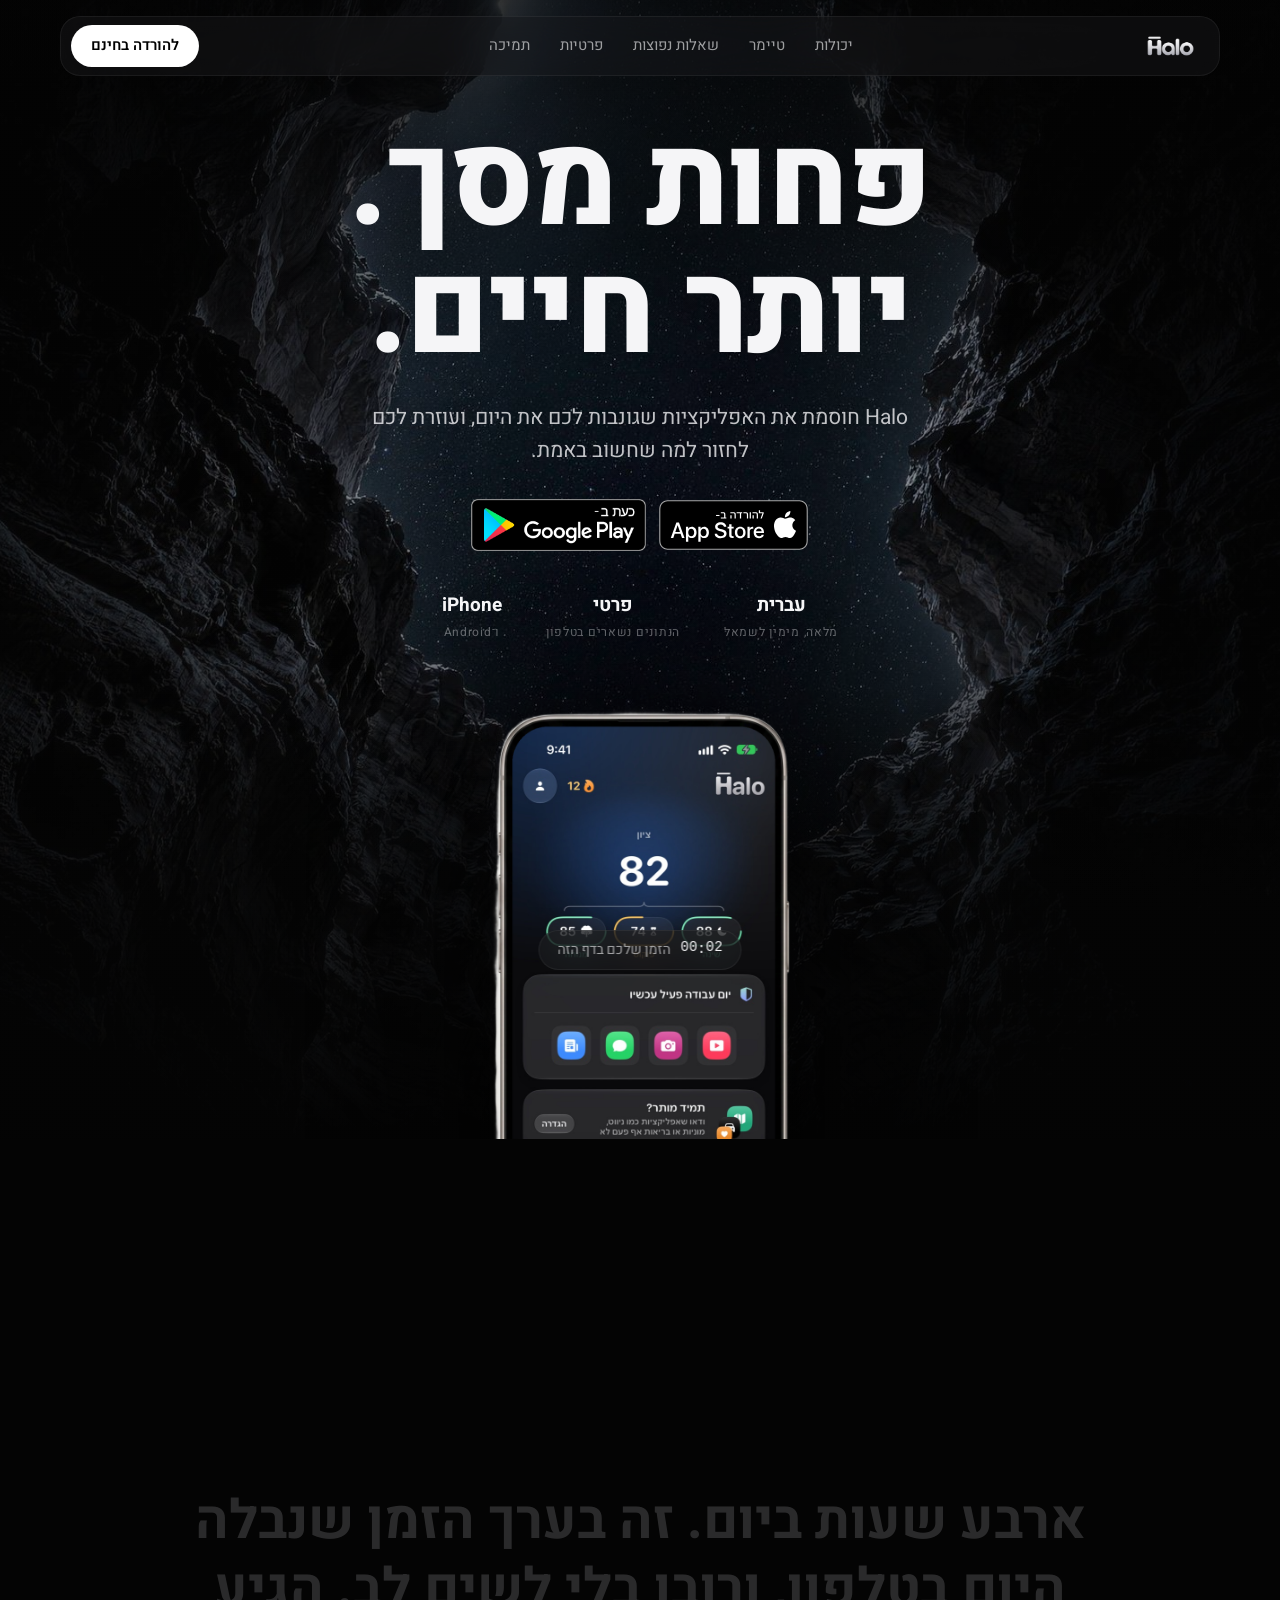
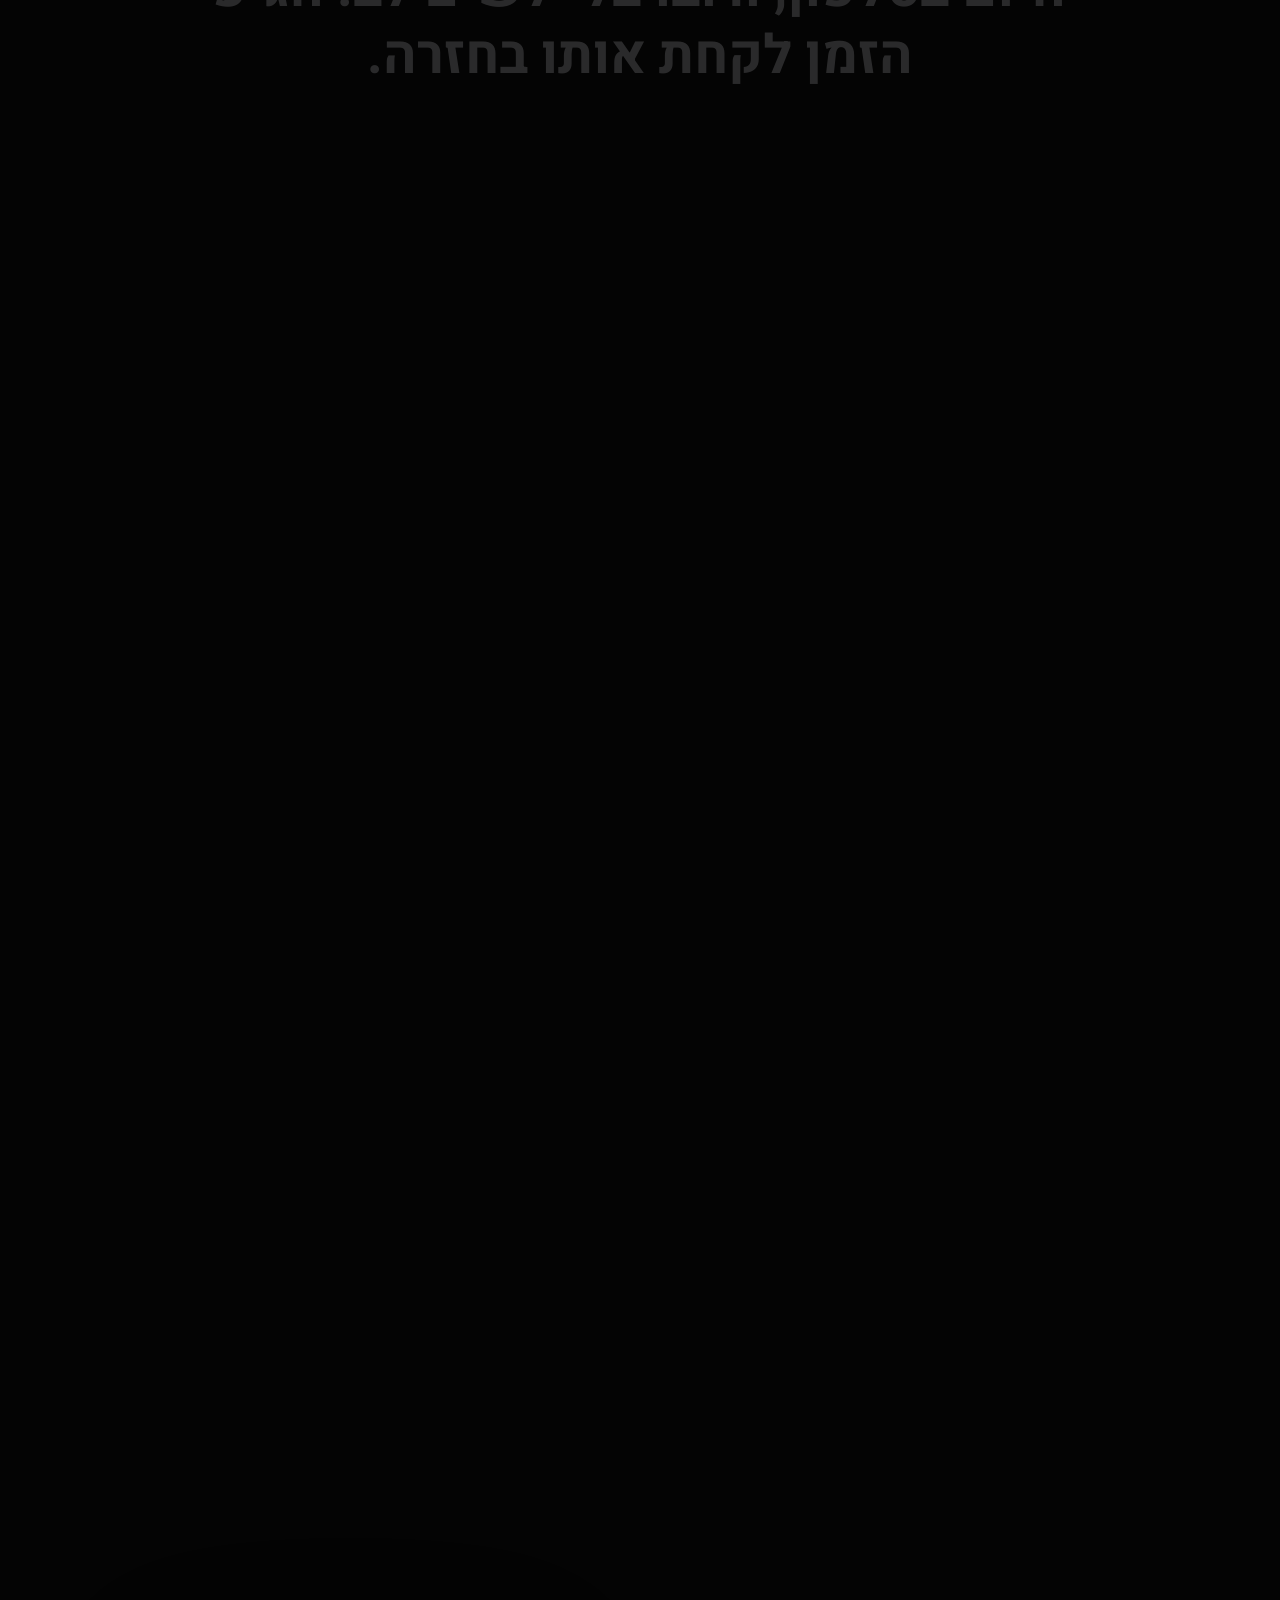
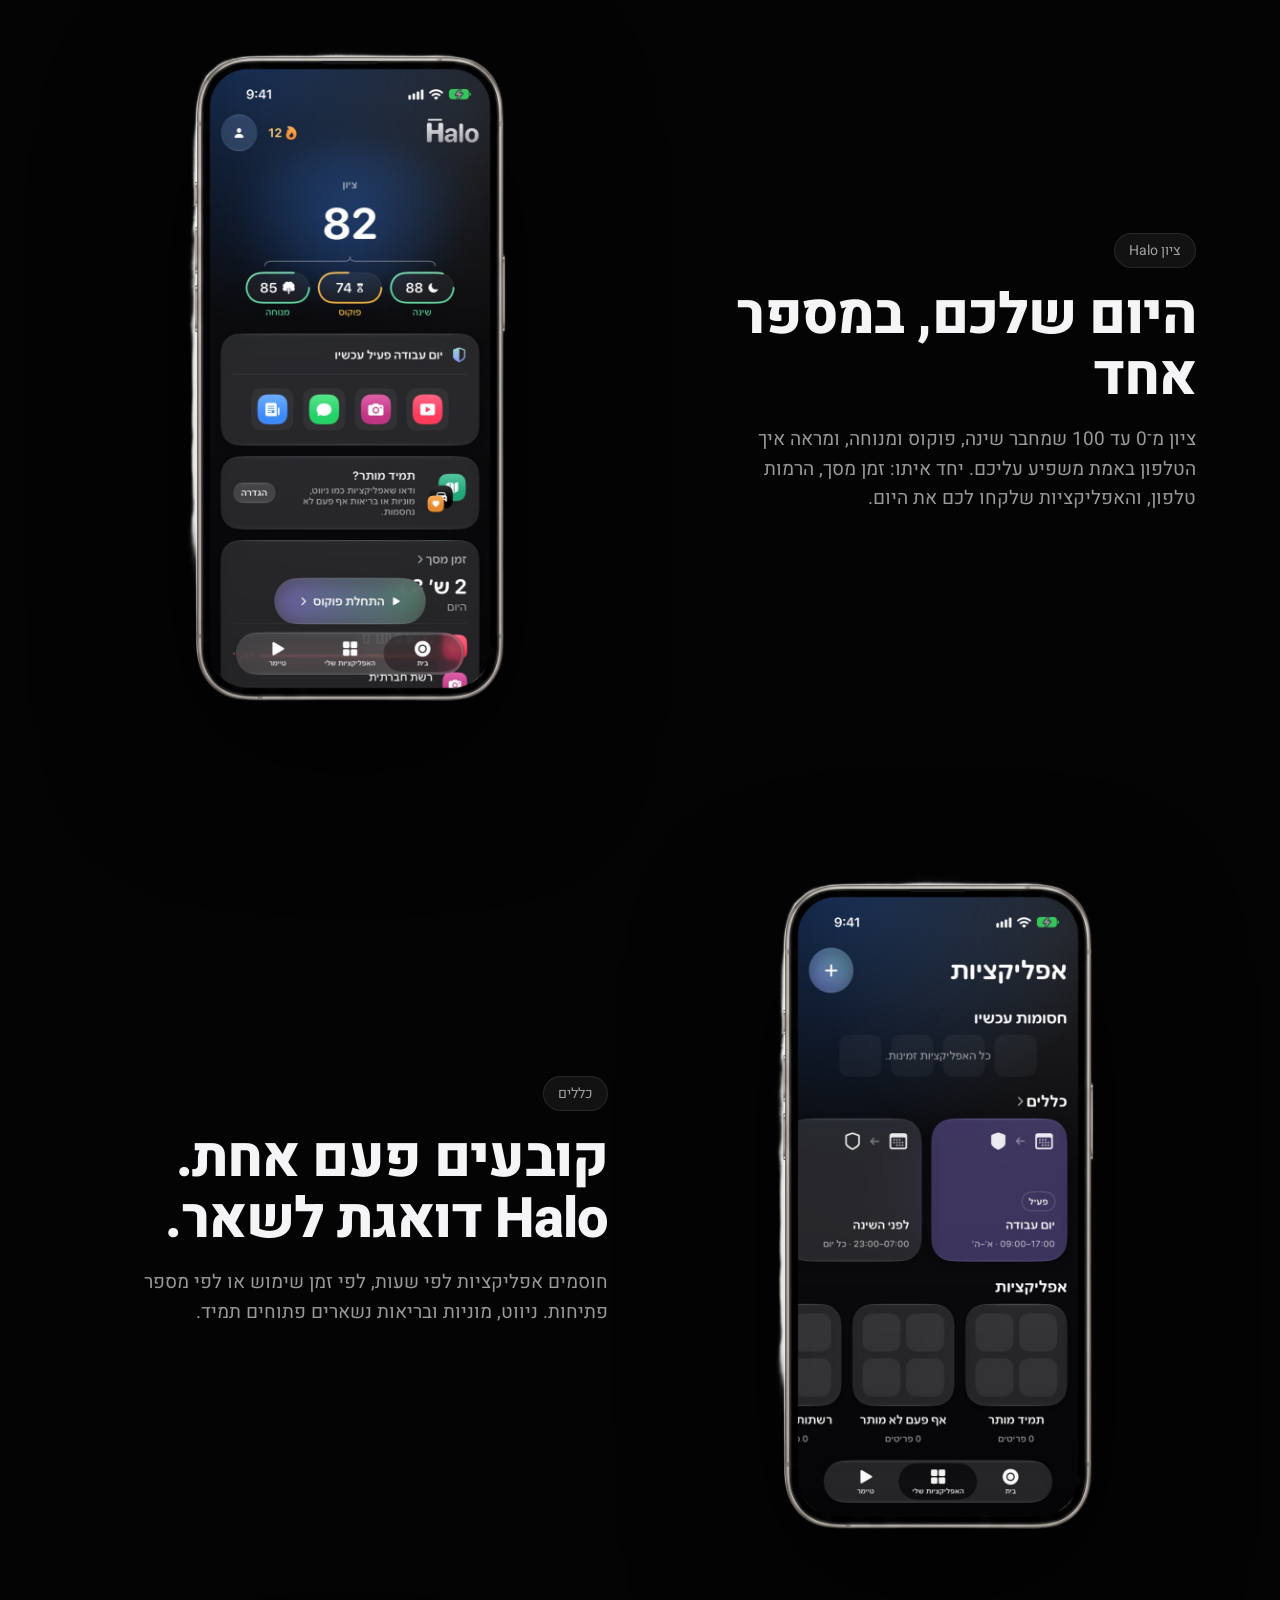
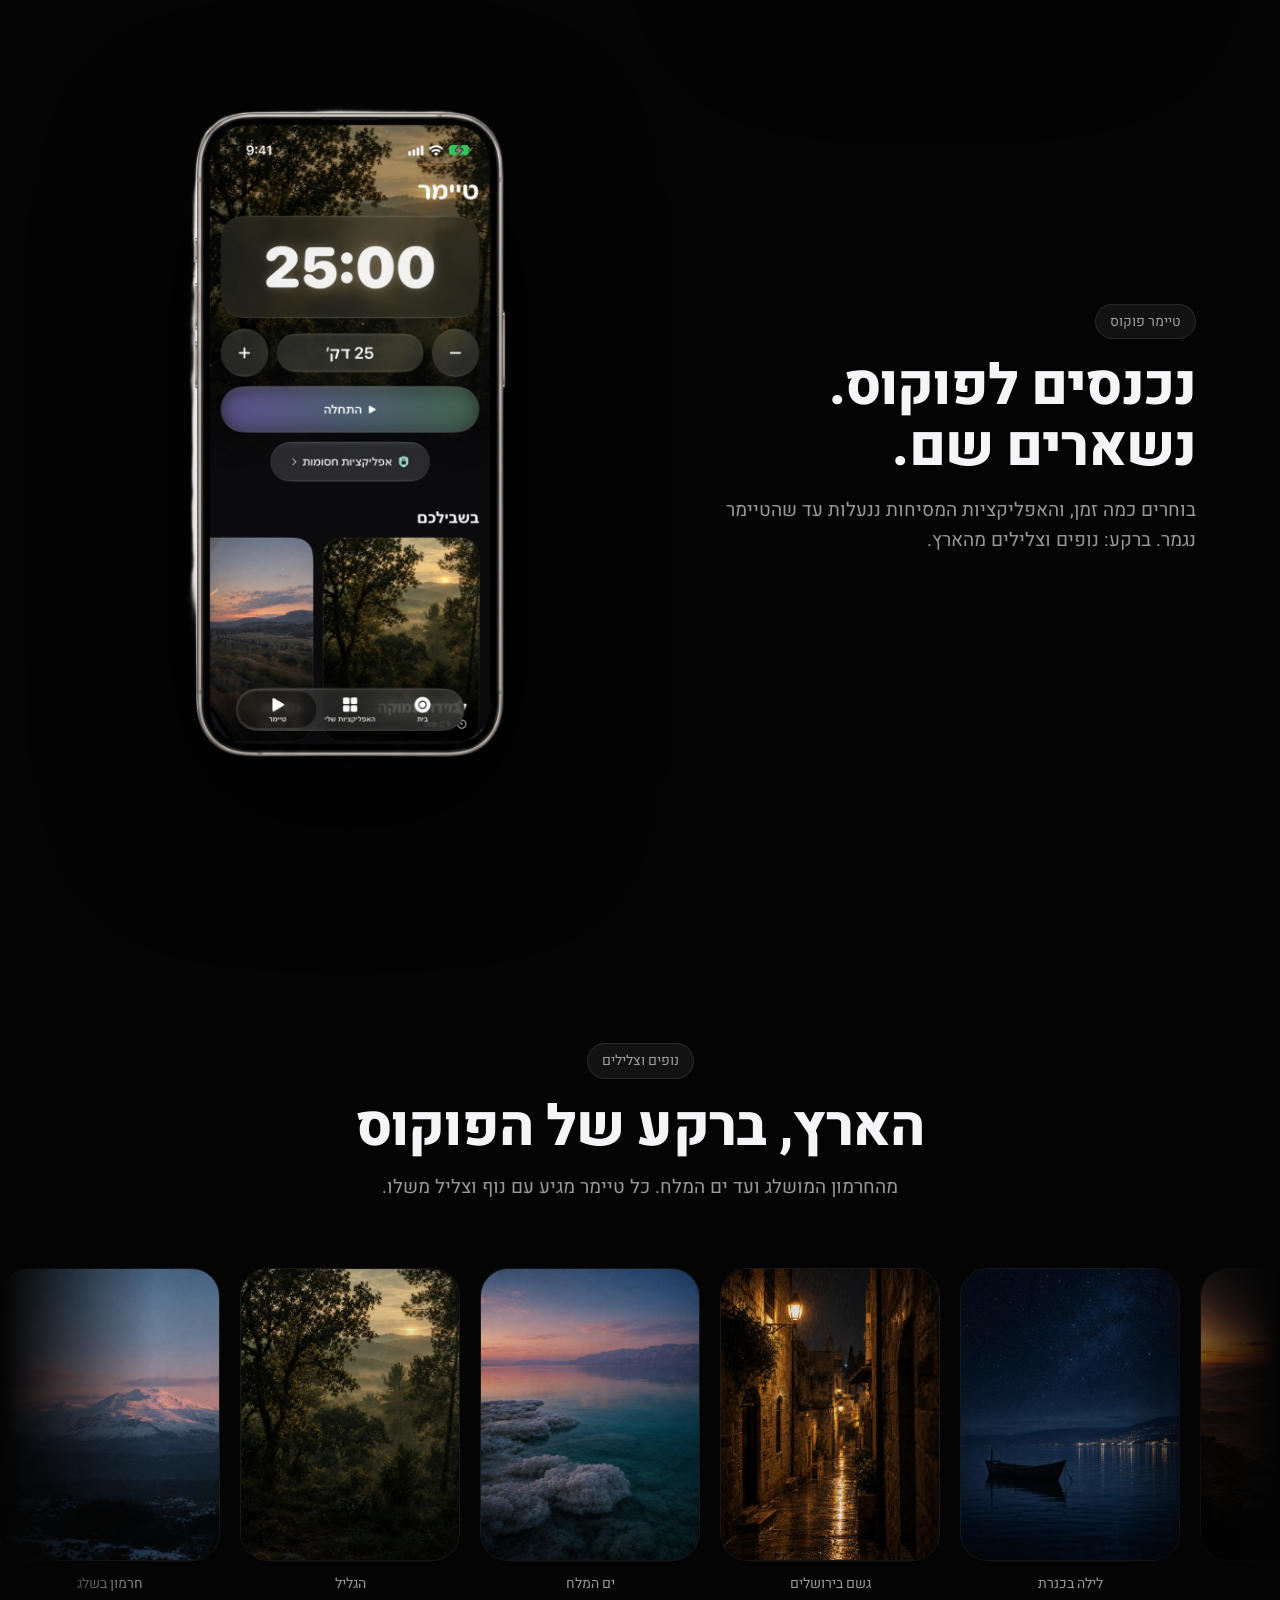
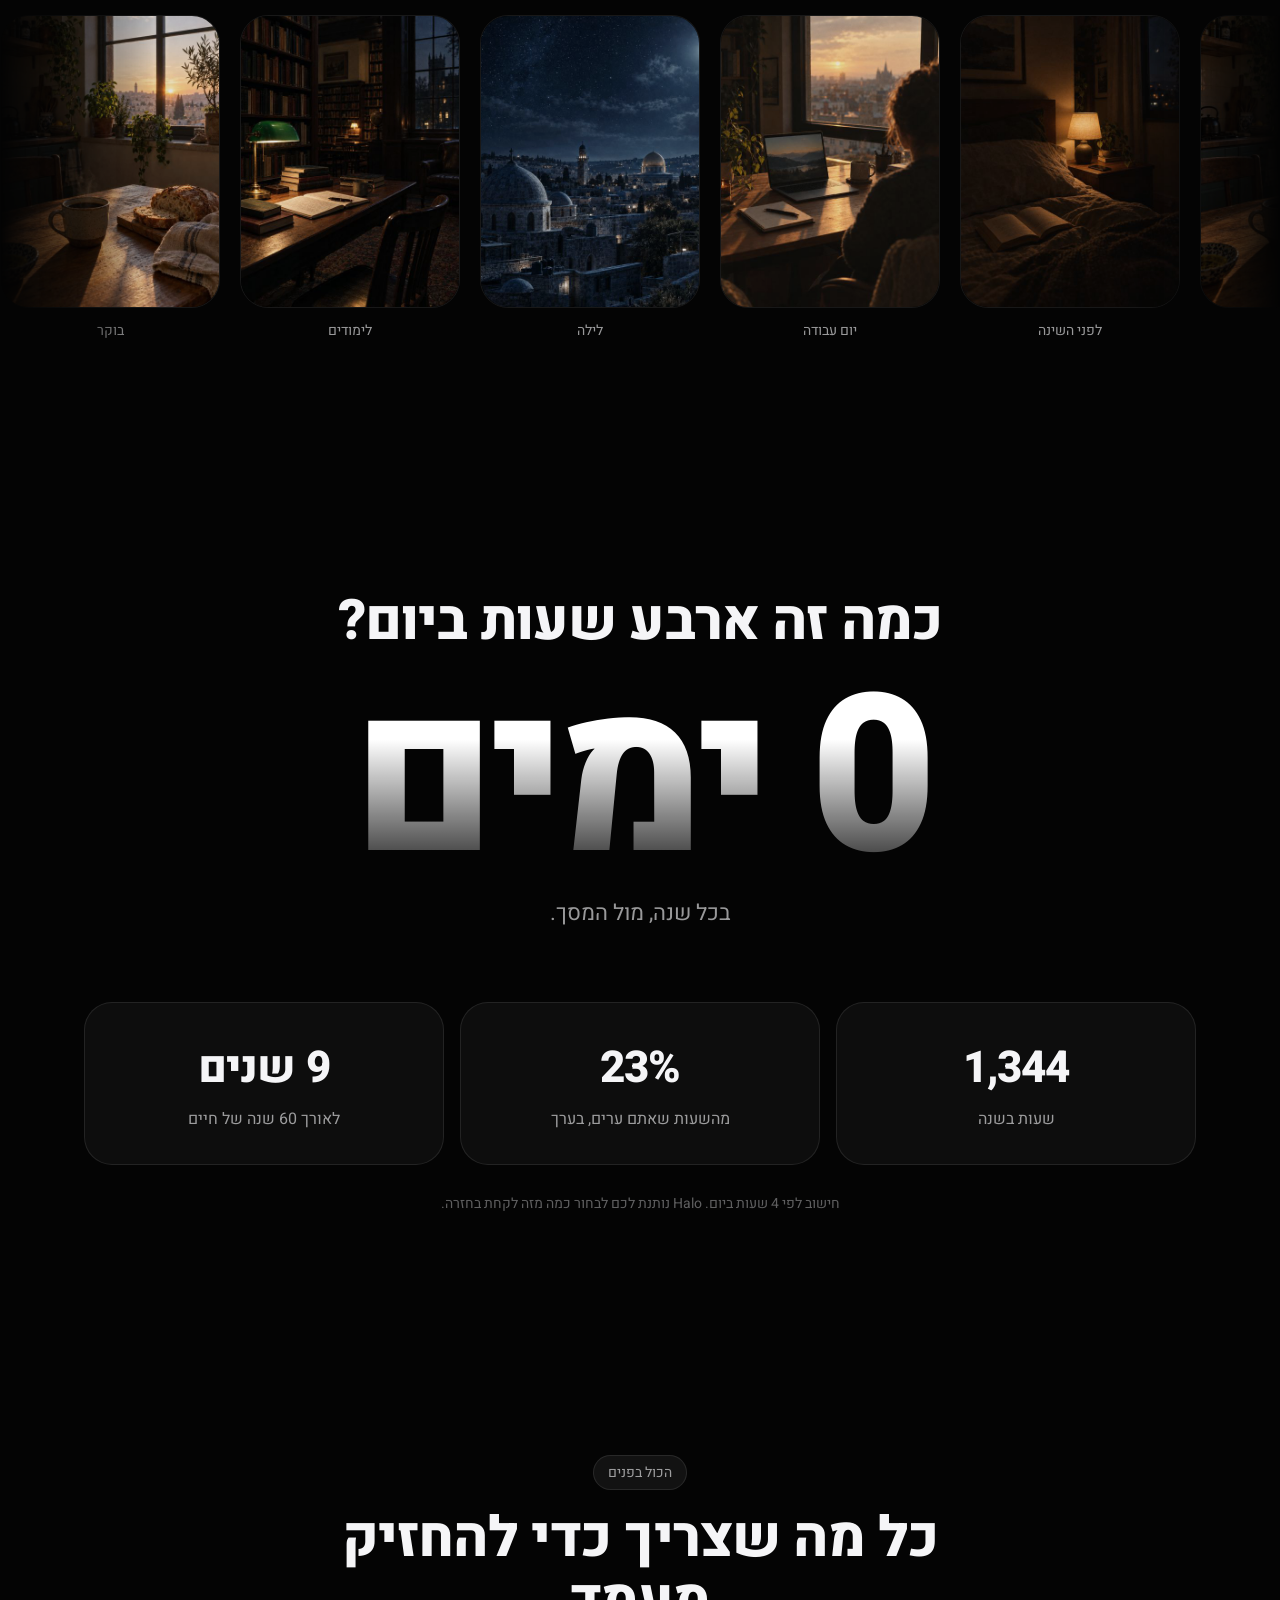
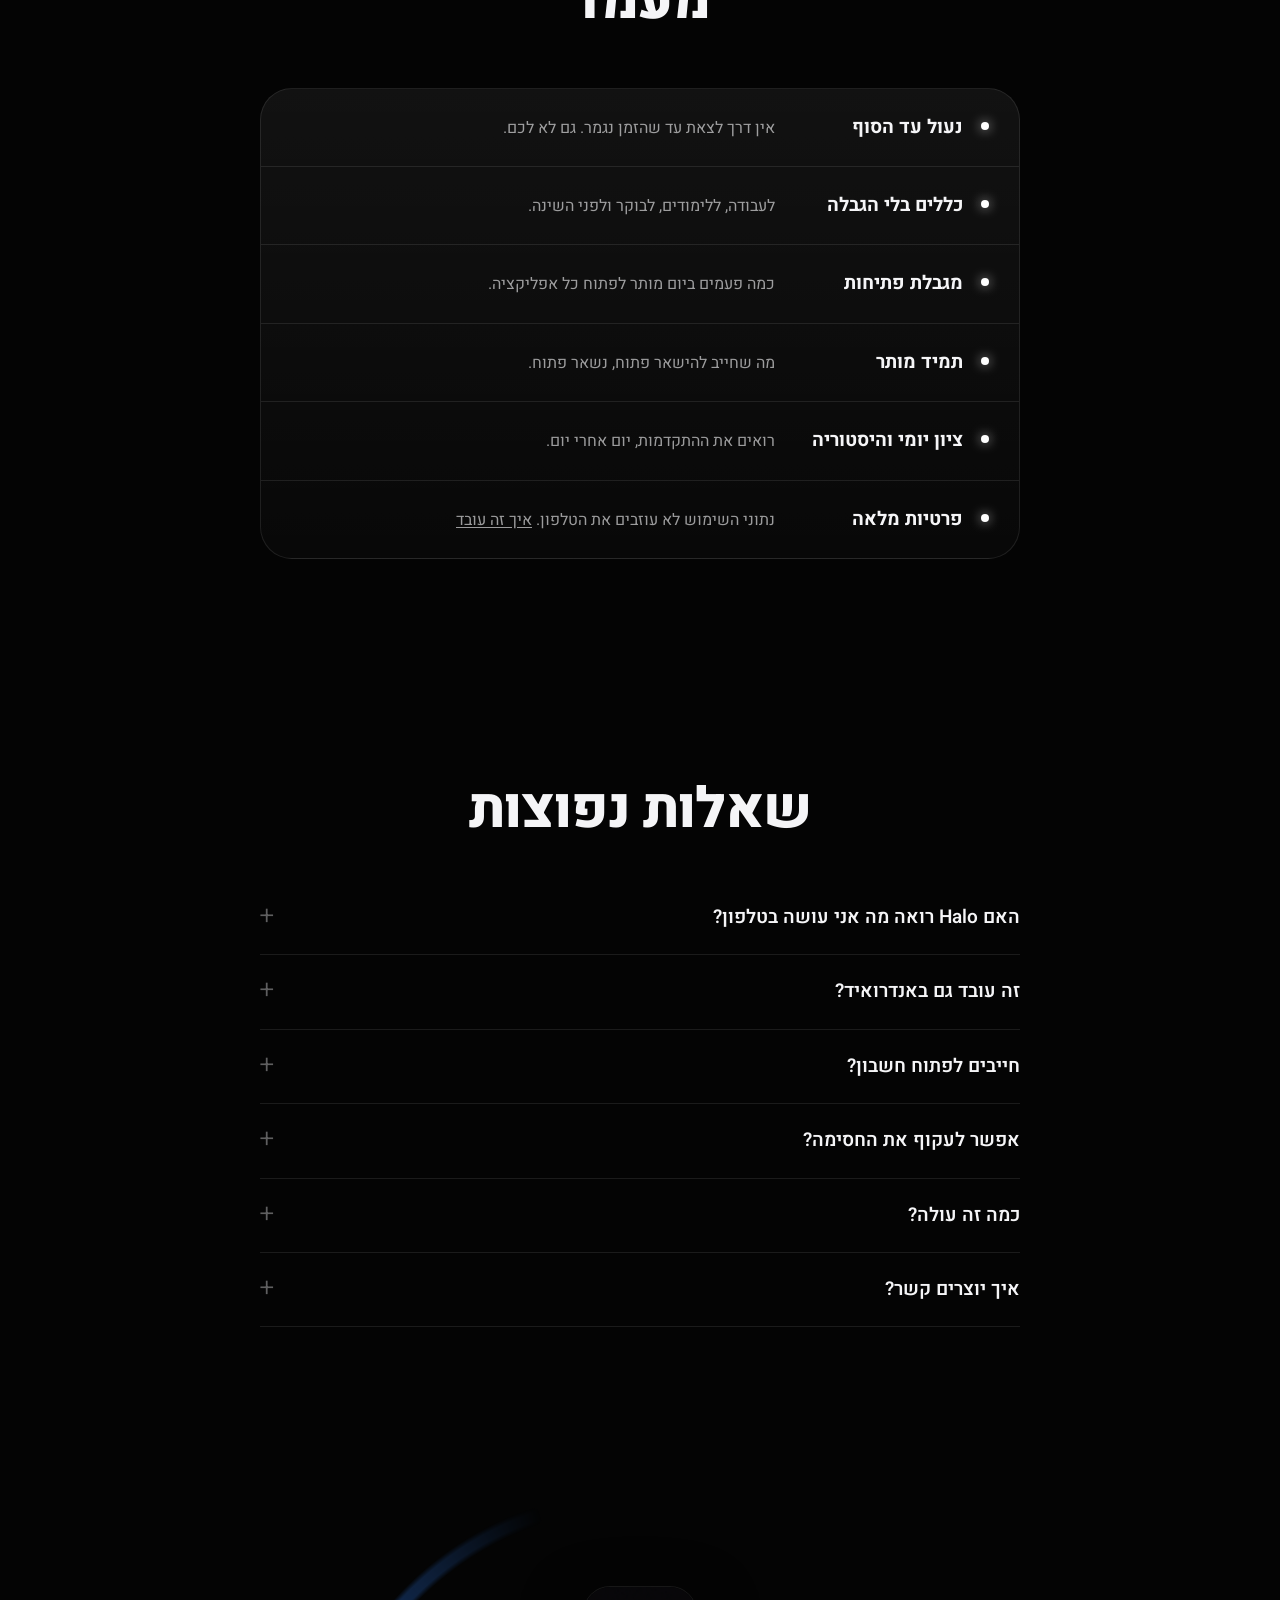
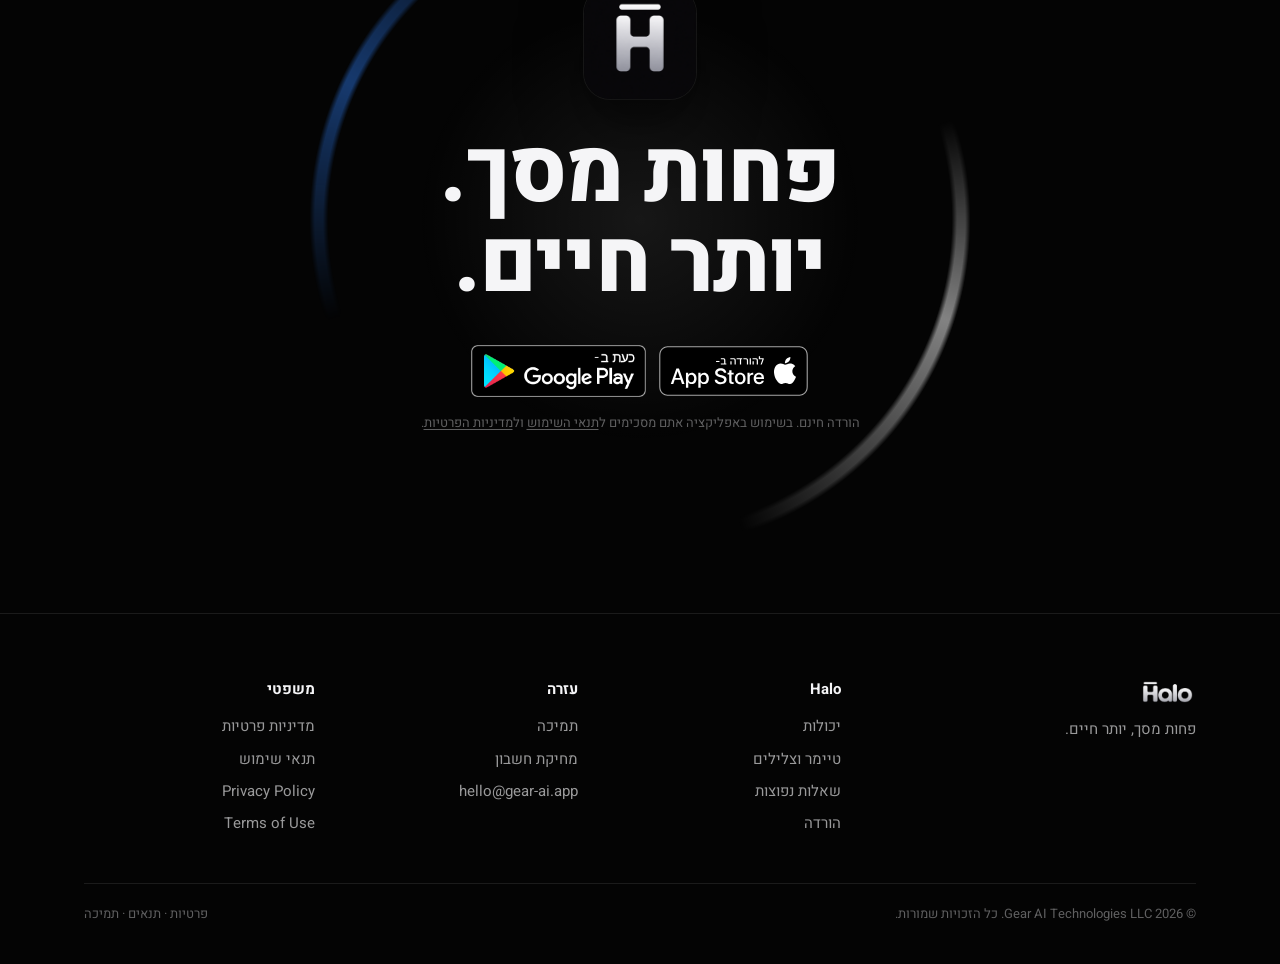
==== commit d4d0c6f4: "Opal-style redesign: cinematic hero, scroll animations, scenes marquee Co-Authored-By: Claude Opus 5" ====
--- a/index.html
+++ b/index.html
@@ -2,7 +2,7 @@
 <html lang="he" dir="rtl">
 <head>
 <meta charset="utf-8">
-<meta name="viewport" content="width=device-width, initial-scale=1">
+<meta name="viewport" content="width=device-width, initial-scale=1, viewport-fit=cover">
 <title>Halo – פחות מסך</title>
 <meta name="description" content="Halo חוסמת את האפליקציות שגונבות לכם את היום ומחזירה לכם את הזמן מהטלפון. עברית מלאה, אייפון ואנדרואיד.">
 <link rel="canonical" href="https://halofocus.app/">
@@ -13,121 +13,128 @@
 <meta property="og:url" content="https://halofocus.app/">
 <meta property="og:image" content="https://halofocus.app/img/og.jpg">
 <meta name="twitter:card" content="summary_large_image">
-<meta name="theme-color" content="#0B0B0D">
+<meta name="theme-color" content="#040404">
 <link rel="icon" href="/img/favicon.png">
 <link rel="apple-touch-icon" href="/img/apple-touch-icon.png">
 <link rel="preconnect" href="https://fonts.googleapis.com">
 <link rel="preconnect" href="https://fonts.gstatic.com" crossorigin>
 <link href="https://fonts.googleapis.com/css2?family=Heebo:wght@400;500;600;700;800&display=swap" rel="stylesheet">
 <link rel="stylesheet" href="/styles.css">
+<script src="/site.js" defer></script>
 </head>
-<body>
-<header>
-  <div class="wrap nav">
+<body class="home">
+<header class="nav-wrap">
+  <nav class="nav">
     <a class="logo" href="/" aria-label="Halo"><img src="/img/wordmark.png" alt="Halo"></a>
-    <nav class="links">
-      <a href="/#how">איך זה עובד</a>
+    <div class="links">
       <a href="/#features">יכולות</a>
+      <a href="/#scenes">טיימר</a>
       <a href="/#faq">שאלות נפוצות</a>
       <a href="/privacy">פרטיות</a>
       <a href="/support">תמיכה</a>
-    </nav>
-    <div class="spacer"></div>
-    <a class="badge" href="#download"><img src="/img/badge-appstore-he.svg" alt="להורדה מה-App Store"></a>
-  </div>
+    </div>
+    <a class="pill-btn" href="/#download">להורדה בחינם</a>
+  </nav>
 </header>
 
 <section class="hero">
-  <div class="wrap">
-    <div>
-      <span class="eyebrow">עכשיו לאייפון ולאנדרואיד</span>
-      <h1>פחות מסך.<br><span class="soft">יותר חיים.</span></h1>
-      <p class="lead">Halo חוסמת את האפליקציות שגונבות לכם את היום, לפי שעות, זמן או מספר פתיחות, ועוזרת לכם להתמקד במה שחשוב באמת.</p>
-      <div class="badges"><a class="badge" href="#download"><img src="/img/badge-appstore-he.svg" alt="להורדה מה-App Store"></a><a class="badge" href="#download"><img src="/img/badge-googleplay-he.png" alt="קבלו את זה ב-Google Play"></a></div><div class="legal-note">הורדה חינם. בשימוש באפליקציה אתם מסכימים ל<a href="/terms">תנאי השימוש</a> ול<a href="/privacy">מדיניות הפרטיות</a>.</div>
-    </div>
-    <div class="phones" aria-hidden="true">
-      <div class="device a"><img class="shot" src="/img/screen-home.jpg" alt="" loading="eager"><img class="frame" src="/img/phone-frame.png" alt="" loading="eager"></div>
-      <div class="device b"><img class="shot" src="/img/screen-timer.jpg" alt="" loading="eager"><img class="frame" src="/img/phone-frame.png" alt="" loading="eager"></div>
-    </div>
+  <div class="hero-bg" aria-hidden="true"><img src="/img/hero-crater.jpg" alt=""></div>
+  <div class="hero-in">
+    <h1><span class="line">פחות מסך.</span><span class="line">יותר חיים.</span></h1>
+    <p class="lead rise">Halo חוסמת את האפליקציות שגונבות לכם את היום, ועוזרת לכם לחזור למה שחשוב באמת.</p>
+    <div class="rise"><div class="badges"><a class="badge" href="#download"><img src="/img/badge-appstore-he.svg" alt="להורדה מה-App Store"></a><a class="badge" href="#download"><img src="/img/badge-googleplay-he.png" alt="קבלו את זה ב-Google Play"></a></div></div>
+    <ul class="trust rise">
+      <li><b>עברית</b><span>מלאה, מימין לשמאל</span></li>
+      <li><b>פרטי</b><span>הנתונים נשארים בטלפון</span></li>
+      <li><b>iPhone</b><span>ו־Android</span></li>
+    </ul>
+  </div>
+  <div class="hero-phone" aria-hidden="true"><div class="device "><img class="shot" src="/img/screen-home.jpg" alt="" loading="eager"><img class="frame" src="/img/phone-frame.png" alt="" loading="eager"></div></div>
+</section>
+
+<section class="statement" data-scrub>
+  <div class="sticky">
+    <p><span class="w">ארבע</span> <span class="w">שעות</span> <span class="w">ביום.</span> <span class="w">זה</span> <span class="w">בערך</span> <span class="w">הזמן</span> <span class="w">שנבלה</span> <span class="w">היום</span> <span class="w">בטלפון,</span> <span class="w">ורובו</span> <span class="w">בלי</span> <span class="w">לשים</span> <span class="w">לב.</span> <span class="w">הגיע</span> <span class="w">הזמן</span> <span class="w">לקחת</span> <span class="w">אותו</span> <span class="w">בחזרה.</span></p>
   </div>
 </section>
 
-<div class="statement">
-  <div class="wrap">
-    <p>ארבע שעות ביום בטלפון הן יותר מ־60 ימים בשנה. <span class="soft">רובם עוברים בלי שבכלל שמנו לב.</span></p>
+<section id="features" class="features">
+  <div class="feature" data-scrub>
+    <div class="feature-copy reveal">
+      <span class="chip">ציון Halo</span>
+      <h2>היום שלכם, במספר אחד</h2>
+      <p>ציון מ־0 עד 100 שמחבר שינה, פוקוס ומנוחה, ומראה איך הטלפון באמת משפיע עליכם. יחד איתו: זמן מסך, הרמות טלפון, והאפליקציות שלקחו לכם את היום.</p>
+    </div>
+    <div class="feature-media"><div class="glow"></div><div class="device tilt"><img class="shot" src="/img/screen-home.jpg" alt="מסך הבית של Halo עם הציון היומי" loading="lazy"><img class="frame" src="/img/phone-frame.png" alt="" loading="lazy"></div></div>
   </div>
-</div>
 
-<section class="alt" id="how">
-  <div class="wrap">
-    <div class="section-head">
-      <h2>איך זה עובד</h2>
-      <p>שלושה צעדים, ומשם Halo עובדת לבד.</p>
+  <div class="feature flip" data-scrub>
+    <div class="feature-copy reveal">
+      <span class="chip">כללים</span>
+      <h2>קובעים פעם אחת. Halo דואגת לשאר.</h2>
+      <p>חוסמים אפליקציות לפי שעות, לפי זמן שימוש או לפי מספר פתיחות. ניווט, מוניות ובריאות נשארים פתוחים תמיד.</p>
     </div>
-    <div class="steps">
-      <div class="step"><div class="num">1</div><h3>בוחרים אפליקציות</h3><p>מסמנים את האפליקציות שהכי קשה לכם להניח: רשתות, סרטונים, משחקים.</p></div>
-      <div class="step"><div class="num">2</div><h3>קובעים כלל</h3><p>שעות עבודה, לפני השינה, כמה דקות ביום או כמה פתיחות. פעם אחת וזהו.</p></div>
-      <div class="step"><div class="num">3</div><h3>חוזרים לחיים</h3><p>כשמנסים לפתוח אפליקציה חסומה, Halo עוצרת לרגע ומחזירה אתכם למה שחשוב.</p></div>
+    <div class="feature-media"><div class="glow blue"></div><div class="device tilt"><img class="shot" src="/img/screen-apps.jpg" alt="כללי החסימה של Halo" loading="lazy"><img class="frame" src="/img/phone-frame.png" alt="" loading="lazy"></div></div>
+  </div>
+
+  <div class="feature" data-scrub>
+    <div class="feature-copy reveal">
+      <span class="chip">טיימר פוקוס</span>
+      <h2>נכנסים לפוקוס. נשארים שם.</h2>
+      <p>בוחרים כמה זמן, והאפליקציות המסיחות ננעלות עד שהטיימר נגמר. ברקע: נופים וצלילים מהארץ.</p>
     </div>
+    <div class="feature-media"><div class="glow"></div><div class="device tilt"><img class="shot" src="/img/screen-timer.jpg" alt="טיימר הפוקוס של Halo" loading="lazy"><img class="frame" src="/img/phone-frame.png" alt="" loading="lazy"></div></div>
   </div>
 </section>
 
-<section id="features">
-  <div class="wrap">
-    <div class="feature">
-      <div class="device "><img class="shot" src="/img/screen-home.jpg" alt="מסך הבית של Halo עם ציון יומי" loading="lazy"><img class="frame" src="/img/phone-frame.png" alt="" loading="lazy"></div>
-      <div>
-        <span class="tag">ציון יומי</span>
-        <h3>איך הטלפון משפיע עליכם, במספר אחד</h3>
-        <p>ציון מ־0 עד 100 שמחבר שינה, פוקוס ומנוחה, יחד עם זמן המסך של היום ואילו אפליקציות לקחו אותו.</p>
-      </div>
-    </div>
-    <div class="feature flip">
-      <div class="device "><img class="shot" src="/img/screen-apps.jpg" alt="כללי החסימה של Halo" loading="lazy"><img class="frame" src="/img/phone-frame.png" alt="" loading="lazy"></div>
-      <div>
-        <span class="tag">כללים</span>
-        <h3>חסימה שעובדת לבד</h3>
-        <p>קובעים פעם אחת, ו־Halo דואגת לשאר.</p>
-        <ul class="checks">
-          <li>לוח זמנים: שעות עבודה, לפני השינה, בוקר בלי טלפון</li>
-          <li>מגבלת זמן: כמה דקות ביום לכל אפליקציה</li>
-          <li>מגבלת פתיחות: כמה פעמים ביום מותר לפתוח</li>
-          <li>תמיד מותר: ניווט, מוניות ובריאות לא נחסמים אף פעם</li>
-        </ul>
-      </div>
-    </div>
-    <div class="feature">
-      <div class="device "><img class="shot" src="/img/screen-timer.jpg" alt="טיימר הפוקוס של Halo" loading="lazy"><img class="frame" src="/img/phone-frame.png" alt="" loading="lazy"></div>
-      <div>
-        <span class="tag">טיימר ונשימה</span>
-        <h3>להיכנס לפוקוס ולהישאר שם</h3>
-        <p>טיימר שקט על רקע נופים מהארץ, מהגליל ועד ים המלח. האפליקציות המסיחות נחסמות עד שהזמן נגמר, ויש תרגילי נשימה לרגעים שצריך לעצור.</p>
-      </div>
-    </div>
-    <div class="band" style="margin-top:48px">
-      <img src="/img/night.jpg" alt="לילה על שפת הכנרת" loading="lazy">
-      <div class="copy">
-        <h3>לפני השינה</h3>
-        <p>Halo חוסמת את מה שמחזיק אתכם ערים בלילה, כדי שהבוקר יתחיל אחרת.</p>
-      </div>
-    </div>
+<section id="scenes" class="scenes">
+  <div class="head reveal">
+    <span class="chip">נופים וצלילים</span>
+    <h2>הארץ, ברקע של הפוקוס</h2>
+    <p>מהחרמון המושלג ועד ים המלח. כל טיימר מגיע עם נוף וצליל משלו.</p>
+  </div>
+  <div class="marquee" aria-hidden="true">
+    <div class="track"><figure class="scene"><img src="/img/scene-hermonSnow.jpg" alt="" loading="lazy"><figcaption>חרמון בשלג</figcaption></figure><figure class="scene"><img src="/img/scene-galilee.jpg" alt="" loading="lazy"><figcaption>הגליל</figcaption></figure><figure class="scene"><img src="/img/scene-deadSea.jpg" alt="" loading="lazy"><figcaption>ים המלח</figcaption></figure><figure class="scene"><img src="/img/scene-jerusalemRain.jpg" alt="" loading="lazy"><figcaption>גשם בירושלים</figcaption></figure><figure class="scene"><img src="/img/scene-kinneretNight.jpg" alt="" loading="lazy"><figcaption>לילה בכנרת</figcaption></figure><figure class="scene"><img src="/img/scene-negev.jpg" alt="" loading="lazy"><figcaption>הנגב</figcaption></figure><figure class="scene"><img src="/img/scene-hermonSnow.jpg" alt="" loading="lazy"><figcaption>חרמון בשלג</figcaption></figure><figure class="scene"><img src="/img/scene-galilee.jpg" alt="" loading="lazy"><figcaption>הגליל</figcaption></figure><figure class="scene"><img src="/img/scene-deadSea.jpg" alt="" loading="lazy"><figcaption>ים המלח</figcaption></figure><figure class="scene"><img src="/img/scene-jerusalemRain.jpg" alt="" loading="lazy"><figcaption>גשם בירושלים</figcaption></figure><figure class="scene"><img src="/img/scene-kinneretNight.jpg" alt="" loading="lazy"><figcaption>לילה בכנרת</figcaption></figure><figure class="scene"><img src="/img/scene-negev.jpg" alt="" loading="lazy"><figcaption>הנגב</figcaption></figure></div>
+  </div>
+  <div class="marquee reverse" aria-hidden="true">
+    <div class="track"><figure class="scene"><img src="/img/scene-morning.jpg" alt="" loading="lazy"><figcaption>בוקר</figcaption></figure><figure class="scene"><img src="/img/scene-study.jpg" alt="" loading="lazy"><figcaption>לימודים</figcaption></figure><figure class="scene"><img src="/img/scene-night.jpg" alt="" loading="lazy"><figcaption>לילה</figcaption></figure><figure class="scene"><img src="/img/scene-workday.jpg" alt="" loading="lazy"><figcaption>יום עבודה</figcaption></figure><figure class="scene"><img src="/img/scene-bedtime.jpg" alt="" loading="lazy"><figcaption>לפני השינה</figcaption></figure><figure class="scene"><img src="/img/scene-morning.jpg" alt="" loading="lazy"><figcaption>בוקר</figcaption></figure><figure class="scene"><img src="/img/scene-study.jpg" alt="" loading="lazy"><figcaption>לימודים</figcaption></figure><figure class="scene"><img src="/img/scene-night.jpg" alt="" loading="lazy"><figcaption>לילה</figcaption></figure><figure class="scene"><img src="/img/scene-workday.jpg" alt="" loading="lazy"><figcaption>יום עבודה</figcaption></figure><figure class="scene"><img src="/img/scene-bedtime.jpg" alt="" loading="lazy"><figcaption>לפני השינה</figcaption></figure></div>
   </div>
 </section>
 
-<section class="alt">
+<section class="numbers">
   <div class="wrap">
-    <div class="section-head"><h2>נבנתה בשבילכם</h2></div>
-    <div class="values">
-      <div class="value"><h3>הפרטיות שלכם נשארת אצלכם</h3><p>נתוני זמן המסך נשארים על הטלפון. אנחנו לא רואים אותם ולא מוכרים מידע. <a href="/privacy" style="text-decoration:underline">מדיניות הפרטיות</a></p></div>
-      <div class="value"><h3>בלי הרשמה</h3><p>אפשר להשתמש בלי חשבון. חשבון רק מגבה את ההגדרות למכשיר חדש, ואפשר למחוק אותו בכל רגע.</p></div>
-      <div class="value"><h3>עברית מלאה</h3><p>שבוע שמתחיל ביום ראשון, נופים מהארץ, ושפה שמדברת אליכם ולא מטיפה.</p></div>
+    <h2 class="reveal">כמה זה ארבע שעות ביום?</h2>
+    <div class="huge reveal"><span data-count="60">0</span> ימים</div>
+    <p class="huge-sub reveal">בכל שנה, מול המסך.</p>
+    <div class="stats">
+      <div class="stat reveal"><div class="n"><span data-count="1460">0</span></div><div class="l">שעות בשנה</div></div>
+      <div class="stat reveal"><div class="n"><span data-count="25">0</span>%</div><div class="l">מהשעות שאתם ערים, בערך</div></div>
+      <div class="stat reveal"><div class="n"><span data-count="10">0</span> שנים</div><div class="l">לאורך 60 שנה של חיים</div></div>
     </div>
+    <p class="fine reveal">חישוב לפי 4 שעות ביום. Halo נותנת לכם לבחור כמה מזה לקחת בחזרה.</p>
   </div>
 </section>
 
-<section id="faq">
+<section class="pro">
   <div class="wrap">
-    <div class="section-head"><h2>שאלות נפוצות</h2></div>
+    <div class="head reveal">
+      <span class="chip">הכול בפנים</span>
+      <h2>כל מה שצריך כדי להחזיק מעמד</h2>
+    </div>
+    <ul class="pro-list">
+      <li class="reveal"><b>נעול עד הסוף</b><span>אין דרך לצאת עד שהזמן נגמר. גם לא לכם.</span></li>
+      <li class="reveal"><b>כללים בלי הגבלה</b><span>לעבודה, ללימודים, לבוקר ולפני השינה.</span></li>
+      <li class="reveal"><b>מגבלת פתיחות</b><span>כמה פעמים ביום מותר לפתוח כל אפליקציה.</span></li>
+      <li class="reveal"><b>תמיד מותר</b><span>מה שחייב להישאר פתוח, נשאר פתוח.</span></li>
+      <li class="reveal"><b>ציון יומי והיסטוריה</b><span>רואים את ההתקדמות, יום אחרי יום.</span></li>
+      <li class="reveal"><b>פרטיות מלאה</b><span>נתוני השימוש לא עוזבים את הטלפון. <a href="/privacy">איך זה עובד</a></span></li>
+    </ul>
+  </div>
+</section>
+
+<section id="faq" class="faq-sec">
+  <div class="wrap">
+    <h2 class="reveal">שאלות נפוצות</h2>
     <div class="faq">
       <details><summary>האם Halo רואה מה אני עושה בטלפון?</summary>
         <p>לא. באייפון החסימה ונתוני זמן המסך עוברים דרך מערכת זמן המסך של Apple ונשארים על המכשיר. באנדרואיד Halo מזהה רק איזו אפליקציה נפתחה, כדי להציג מסך חסימה, ולא קוראת שום תוכן מהמסך. כל הפרטים ב<a href="/privacy">מדיניות הפרטיות</a>.</p></details>
@@ -137,31 +144,37 @@
         <p>לא. החשבון לא חובה, והוא רק מגבה את הכללים וההתקדמות שלכם. אפשר <a href="/delete-account">למחוק את החשבון</a> בכל רגע מתוך האפליקציה.</p></details>
       <details><summary>אפשר לעקוף את החסימה?</summary>
         <p>תלוי בכם. במצב רגיל אפשר לסיים מוקדם, במצב "עם הפסקת נשימה" צריך לנשום עשר שניות קודם, ובמצב "נעול עד הסוף" אין דרך לצאת עד שהזמן נגמר.</p></details>
+      <details><summary>כמה זה עולה?</summary>
+        <p>ההורדה חינם ומתחילים בניסיון חינם. המחירים המלאים מופיעים באפליקציה לפני כל רכישה, ואפשר לבטל בכל רגע מהגדרות החנות.</p></details>
       <details><summary>איך יוצרים קשר?</summary>
         <p>כתבו לנו ל־<a href="mailto:hello@gear-ai.app">hello@gear-ai.app</a> או בקרו בעמוד <a href="/support">התמיכה</a>.</p></details>
     </div>
   </div>
 </section>
 
-<section class="alt cta" id="download">
+<section class="cta" id="download">
+  <div class="halo-ring" aria-hidden="true"><i></i></div>
   <div class="wrap">
-    <img class="icon" src="/img/icon-256.png" alt="">
-    <h2>הזמן שלכם.<br>תחזירו אותו.</h2>
-    <div class="badges"><a class="badge" href="#download"><img src="/img/badge-appstore-he.svg" alt="להורדה מה-App Store"></a><a class="badge" href="#download"><img src="/img/badge-googleplay-he.png" alt="קבלו את זה ב-Google Play"></a></div><div class="legal-note">הורדה חינם. בשימוש באפליקציה אתם מסכימים ל<a href="/terms">תנאי השימוש</a> ול<a href="/privacy">מדיניות הפרטיות</a>.</div>
+    <img class="icon reveal" src="/img/icon-256.png" alt="">
+    <h2 class="reveal">פחות מסך.<br>יותר חיים.</h2>
+    <div class="reveal"><div class="badges"><a class="badge" href="#download"><img src="/img/badge-appstore-he.svg" alt="להורדה מה-App Store"></a><a class="badge" href="#download"><img src="/img/badge-googleplay-he.png" alt="קבלו את זה ב-Google Play"></a></div><div class="legal-note">הורדה חינם. בשימוש באפליקציה אתם מסכימים ל<a href="/terms">תנאי השימוש</a> ול<a href="/privacy">מדיניות הפרטיות</a>.</div></div>
   </div>
 </section>
+
+<div class="ticker" aria-hidden="true"><span class="clock" data-clock>00:00</span><span>הזמן שלכם בדף הזה</span></div>
 
 <footer>
   <div class="wrap">
     <div class="foot">
-      <div>
+      <div class="foot-brand">
         <a class="logo" href="/"><img src="/img/wordmark.png" alt="Halo"></a>
-        <p>פחות מסך, יותר חיים. אפליקציה ישראלית לחסימת אפליקציות ופוקוס.</p>
+        <p>פחות מסך, יותר חיים.</p>
       </div>
       <div><h4>Halo</h4><ul>
-        <li><a href="/#how">איך זה עובד</a></li>
         <li><a href="/#features">יכולות</a></li>
+        <li><a href="/#scenes">טיימר וצלילים</a></li>
         <li><a href="/#faq">שאלות נפוצות</a></li>
+        <li><a href="/#download">הורדה</a></li>
       </ul></div>
       <div><h4>עזרה</h4><ul>
         <li><a href="/support">תמיכה</a></li>
@@ -171,8 +184,8 @@
       <div><h4>משפטי</h4><ul>
         <li><a href="/privacy">מדיניות פרטיות</a></li>
         <li><a href="/terms">תנאי שימוש</a></li>
-        <li><a href="/privacy#en">Privacy Policy (English)</a></li>
-        <li><a href="/terms#en">Terms of Use (English)</a></li>
+        <li><a href="/privacy#en">Privacy Policy</a></li>
+        <li><a href="/terms#en">Terms of Use</a></li>
       </ul></div>
     </div>
     <div class="copyright">
--- a/styles.css
+++ b/styles.css
@@ -1,13 +1,12 @@
 :root {
-  --bg: #0B0B0D;
-  --bg-2: #111114;
-  --card: #16161A;
-  --line: rgba(255, 255, 255, 0.08);
-  --text: #F2F2F4;
-  --text-2: rgba(242, 242, 244, 0.66);
-  --text-3: rgba(242, 242, 244, 0.42);
+  --bg: #040404;
+  --card: rgba(255, 255, 255, 0.04);
+  --line: rgba(255, 255, 255, 0.09);
+  --text: #F5F5F7;
+  --text-2: rgba(245, 245, 247, 0.62);
+  --text-3: rgba(245, 245, 247, 0.38);
   --blue: #2E7BEF;
-  --radius: 24px;
+  --ease: cubic-bezier(.2, .7, .2, 1);
   /* measured screen window inside img/phone-frame.png */
   --scr-left: 7.2%;
   --scr-top: 3.3%;
@@ -18,39 +17,52 @@
 * { margin: 0; padding: 0; box-sizing: border-box; }
 html { scroll-behavior: smooth; }
 body {
-  font-family: "Heebo", -apple-system, "Segoe UI", Arial, sans-serif;
+  font-family: "Heebo", -apple-system, BlinkMacSystemFont, system-ui, sans-serif;
   background: var(--bg); color: var(--text);
-  line-height: 1.6; -webkit-font-smoothing: antialiased;
-}
+  line-height: 1.55; -webkit-font-smoothing: antialiased;
+  overflow-x: hidden;
+}
+html, body { overflow-x: clip; }
 img { max-width: 100%; display: block; }
 a { color: inherit; text-decoration: none; }
-.wrap { max-width: 1120px; margin: 0 auto; padding: 0 24px; }
-
-/* nav */
-header {
-  position: sticky; top: 0; z-index: 50;
-  background: color-mix(in srgb, var(--bg) 80%, transparent);
-  backdrop-filter: blur(14px); -webkit-backdrop-filter: blur(14px);
-  border-bottom: 1px solid var(--line);
-}
-.nav { display: flex; align-items: center; gap: 28px; height: 68px; }
+.wrap { max-width: 1160px; margin: 0 auto; padding: 0 24px; }
+h1, h2, h3 { letter-spacing: -0.015em; }
+
+/* ---------- floating pill nav ---------- */
+.nav-wrap { position: fixed; inset: 16px 0 auto; z-index: 50; padding: 0 16px; pointer-events: none; }
+.nav {
+  pointer-events: auto;
+  max-width: 1160px; margin: 0 auto; height: 60px; padding: 0 10px 0 22px;
+  display: flex; align-items: center; gap: 24px;
+  border-radius: 20px;
+  background: rgba(28, 28, 30, 0.42);
+  backdrop-filter: blur(22px) saturate(1.4); -webkit-backdrop-filter: blur(22px) saturate(1.4);
+  border: 1px solid rgba(255, 255, 255, 0.06);
+  transition: background .4s var(--ease);
+}
+html[dir="rtl"] .nav { padding: 0 22px 0 10px; }
+body.scrolled .nav { background: rgba(22, 22, 24, 0.72); }
 .nav .logo img { height: 26px; width: auto; }
-.nav .links { display: flex; gap: 24px; margin-inline-start: 8px; font-size: 15px; color: var(--text-2); }
+.nav .links { flex: 1; display: flex; justify-content: center; gap: 30px; font-size: 15px; color: var(--text-2); }
+.nav .links a { transition: color .2s; }
 .nav .links a:hover { color: var(--text); }
-.nav .spacer { flex: 1; }
-
-/* store badges (official artwork) */
-.badges { display: flex; gap: 12px; align-items: center; flex-wrap: wrap; }
-.badge { display: inline-block; transition: transform .15s ease; }
-.badge:hover { transform: translateY(-2px); }
+.pill-btn {
+  display: inline-flex; align-items: center; height: 42px; padding: 0 20px;
+  border-radius: 999px; background: #fff; color: #000; font-weight: 600; font-size: 15px;
+  transition: transform .2s var(--ease), box-shadow .2s;
+}
+.pill-btn:hover { transform: scale(1.04); box-shadow: 0 0 30px rgba(255, 255, 255, .25); }
+
+/* ---------- store badges ---------- */
+.badges { display: flex; gap: 12px; align-items: center; justify-content: center; flex-wrap: wrap; }
+.badge { display: inline-block; transition: transform .2s var(--ease); }
+.badge:hover { transform: translateY(-3px); }
 .badge img { height: 52px; width: auto; }
-.nav .badge img { height: 38px; }
-.legal-note { margin-top: 14px; font-size: 13px; color: var(--text-3); }
+.legal-note { margin-top: 16px; font-size: 13px; color: var(--text-3); text-align: center; }
 .legal-note a { text-decoration: underline; text-underline-offset: 2px; }
-.legal-note a:hover { color: var(--text-2); }
-
-/* phones */
-.device { position: relative; filter: drop-shadow(0 30px 50px rgba(0, 0, 0, .55)); }
+
+/* ---------- phones ---------- */
+.device { position: relative; }
 .device .frame { position: relative; z-index: 2; width: 100%; }
 .device .shot {
   position: absolute; z-index: 1;
@@ -58,97 +70,206 @@
   object-fit: cover; border-radius: 9% / 4.3%;
 }
 
-/* hero */
-.hero { position: relative; overflow: hidden; padding: 72px 0 40px; }
-.hero::before {
+/* ---------- hero ---------- */
+.hero { position: relative; min-height: 100svh; display: grid; place-items: center; overflow: hidden; padding: 120px 20px 0; }
+.hero-bg { position: absolute; inset: 0; }
+.hero-bg img {
+  width: 100%; height: 100%; object-fit: cover;
+  transform: translateY(calc(var(--sy, 0) * 0.25px)) scale(calc(1.12 - var(--load, 0) * 0.06));
+  transition: transform 2.4s var(--ease);
+}
+.hero-bg::after {
   content: ""; position: absolute; inset: 0;
-  background: radial-gradient(60% 55% at 70% 30%, rgba(46, 123, 239, .22), transparent 70%),
-              radial-gradient(40% 40% at 15% 80%, rgba(255, 255, 255, .05), transparent 70%);
-  pointer-events: none;
-}
-.hero .wrap { display: grid; grid-template-columns: 1.05fr 1fr; gap: 40px; align-items: center; position: relative; }
-.eyebrow { display: inline-block; font-size: 14px; color: var(--text-2); padding: 6px 14px; border: 1px solid var(--line); border-radius: 999px; margin-bottom: 22px; }
-.hero h1 { font-size: clamp(44px, 6.4vw, 76px); line-height: 1.05; font-weight: 800; letter-spacing: -0.01em; margin-bottom: 20px; }
-.hero h1 .soft { color: var(--text-3); }
-.hero p.lead { font-size: 20px; color: var(--text-2); max-width: 480px; margin-bottom: 30px; }
-.phones { position: relative; height: 640px; }
-.phones .device { position: absolute; width: 262px; }
-.phones .device.a { right: 40px; top: 20px; transform: rotate(5deg); z-index: 2; }
-.phones .device.b { left: 30px; top: 110px; transform: rotate(-6deg); }
-
-/* section scaffolding */
-section { padding: 96px 0; }
-.section-head { text-align: center; max-width: 640px; margin: 0 auto 56px; }
-.section-head h2 { font-size: clamp(32px, 4.4vw, 46px); line-height: 1.15; font-weight: 800; margin-bottom: 14px; }
-.section-head p { color: var(--text-2); font-size: 18px; }
-.alt { background: var(--bg-2); border-top: 1px solid var(--line); border-bottom: 1px solid var(--line); }
-
-/* statement */
-.statement { text-align: center; padding: 120px 0; }
-.statement p { font-size: clamp(28px, 4vw, 44px); line-height: 1.3; font-weight: 700; max-width: 860px; margin: 0 auto; }
-.statement .soft { color: var(--text-3); }
-
-/* steps */
-.steps { display: grid; grid-template-columns: repeat(3, 1fr); gap: 20px; }
-.step { background: var(--card); border: 1px solid var(--line); border-radius: var(--radius); padding: 28px; }
-.step .num { width: 36px; height: 36px; border-radius: 50%; display: grid; place-items: center; font-weight: 700; background: #fff; color: #000; margin-bottom: 18px; }
-.step h3 { font-size: 20px; margin-bottom: 6px; }
-.step p { color: var(--text-2); font-size: 16px; }
-
-/* feature rows */
-.feature { display: grid; grid-template-columns: 1fr 1fr; gap: 72px; align-items: center; padding: 48px 0; }
-.feature + .feature { border-top: 1px solid var(--line); }
-.feature .device { width: 280px; justify-self: center; }
-.feature.flip .device { order: 2; }
-.tag { display: inline-block; font-size: 14px; font-weight: 500; color: var(--text-2); margin-bottom: 12px; }
-.feature h3 { font-size: clamp(28px, 3.4vw, 38px); line-height: 1.15; font-weight: 800; margin-bottom: 14px; }
-.feature p { color: var(--text-2); font-size: 18px; max-width: 460px; }
-.checks { list-style: none; margin-top: 18px; display: grid; gap: 10px; color: var(--text-2); }
-.checks li { padding-inline-start: 28px; position: relative; }
-.checks li::before { content: ""; position: absolute; inset-inline-start: 0; top: .55em; width: 14px; height: 8px; border-inline-start: 2px solid var(--text); border-bottom: 2px solid var(--text); transform: rotate(-45deg); }
-html[dir="rtl"] .checks li::before { transform: rotate(-45deg) scaleX(-1); }
-
-/* photo band */
-.band { position: relative; border-radius: 28px; overflow: hidden; min-height: 380px; display: grid; align-items: end; }
-.band img { position: absolute; inset: 0; width: 100%; height: 100%; object-fit: cover; }
-.band .copy { position: relative; padding: 36px; background: linear-gradient(transparent, rgba(0, 0, 0, .82)); }
-.band h3 { font-size: 30px; margin-bottom: 6px; }
-.band p { color: rgba(255, 255, 255, .78); max-width: 520px; }
-
-/* values */
-.values { display: grid; grid-template-columns: repeat(3, 1fr); gap: 20px; }
-.value { border-top: 1px solid var(--line); padding-top: 20px; }
-.value h3 { font-size: 19px; margin-bottom: 6px; }
-.value p { color: var(--text-2); font-size: 16px; }
-
-/* FAQ */
+  background:
+    radial-gradient(60% 50% at 50% 42%, rgba(4, 4, 4, .15), rgba(4, 4, 4, .7) 70%),
+    linear-gradient(to bottom, rgba(4, 4, 4, .35), transparent 30%, transparent 60%, var(--bg));
+}
+.hero-in { position: relative; z-index: 2; text-align: center; max-width: 820px; }
+.hero h1 { font-size: clamp(58px, 10vw, 128px); line-height: 1; font-weight: 800; margin-bottom: 26px; }
+.hero h1 .line { display: block; }
+.lead { font-size: clamp(18px, 2vw, 21px); color: rgba(245, 245, 247, .78); max-width: 560px; margin: 0 auto 32px; }
+.trust { list-style: none; display: flex; justify-content: center; gap: 44px; margin-top: 40px; }
+.trust li { display: grid; gap: 2px; }
+.trust b { font-size: 19px; font-weight: 700; }
+.trust span { font-size: 12px; letter-spacing: .06em; color: var(--text-3); }
+.hero-phone {
+  position: relative; z-index: 1; width: min(300px, 64vw); margin: 64px auto -180px;
+  transform: translateY(calc(var(--sy, 0) * -0.12px));
+  filter: drop-shadow(0 40px 80px rgba(0, 0, 0, .8));
+}
+
+/* load-in choreography */
+.hero h1 .line, .rise { opacity: 0; transform: translateY(28px); filter: blur(10px); transition: opacity 1.1s var(--ease), transform 1.1s var(--ease), filter 1.1s var(--ease); }
+body.loaded .hero h1 .line, body.loaded .rise { opacity: 1; transform: none; filter: none; }
+.hero h1 .line:nth-child(2) { transition-delay: .12s; }
+.lead.rise { transition-delay: .3s; }
+.hero-in > .rise:nth-of-type(2) { transition-delay: .42s; }
+.trust.rise { transition-delay: .55s; }
+
+/* ---------- scroll-lit statement ---------- */
+.statement { height: 220vh; position: relative; }
+.statement .sticky { position: sticky; top: 0; height: 100vh; display: grid; place-items: center; padding: 0 24px; }
+.statement p { max-width: 900px; text-align: center; font-size: clamp(30px, 4.4vw, 54px); line-height: 1.25; font-weight: 700; }
+.statement .w { color: rgba(245, 245, 247, var(--o, .16)); transition: color .25s linear; }
+
+/* ---------- features ---------- */
+.features { padding: 40px 0 80px; }
+.feature {
+  max-width: 1160px; margin: 0 auto; padding: 80px 24px; min-height: 92vh;
+  display: grid; grid-template-columns: 1fr 1fr; gap: 64px; align-items: center;
+}
+.feature.flip .feature-media { order: -1; }
+.chip {
+  display: inline-block; font-size: 14px; color: var(--text-2);
+  padding: 6px 14px; border-radius: 999px; background: rgba(255, 255, 255, .06); border: 1px solid var(--line);
+  margin-bottom: 18px;
+}
+.feature h2 { font-size: clamp(34px, 4.4vw, 56px); line-height: 1.08; font-weight: 800; margin-bottom: 18px; }
+.feature p { font-size: 19px; color: var(--text-2); max-width: 470px; }
+.feature-media { position: relative; display: grid; place-items: center; perspective: 1400px; overflow: visible; }
+.feature-media .device { width: min(320px, 70vw); filter: drop-shadow(0 50px 70px rgba(0, 0, 0, .7)); }
+.tilt {
+  transform:
+    translateY(calc((1 - var(--p, 0)) * 120px))
+    rotateX(calc((1 - var(--p, 0)) * 22deg))
+    rotateY(calc((1 - var(--p, 0)) * -18deg))
+    rotateZ(calc((1 - var(--p, 0)) * 4deg));
+  opacity: calc(.25 + var(--p, 0) * .75);
+  will-change: transform;
+}
+.feature.flip .tilt { transform:
+    translateY(calc((1 - var(--p, 0)) * 120px))
+    rotateX(calc((1 - var(--p, 0)) * 22deg))
+    rotateY(calc((1 - var(--p, 0)) * 18deg))
+    rotateZ(calc((1 - var(--p, 0)) * -4deg)); }
+.glow {
+  position: absolute; width: min(520px, 110vw); height: min(520px, 110vw); border-radius: 50%; pointer-events: none;
+  background: radial-gradient(circle, rgba(255, 255, 255, .13), transparent 62%);
+  opacity: var(--p, 0); transform: scale(calc(.6 + var(--p, 0) * .4)); filter: blur(10px);
+}
+.glow.blue { background: radial-gradient(circle, rgba(46, 123, 239, .28), transparent 62%); }
+
+/* ---------- reveal on scroll ---------- */
+.reveal { opacity: 0; transform: translateY(36px); filter: blur(8px); transition: opacity .9s var(--ease), transform .9s var(--ease), filter .9s var(--ease); }
+.reveal.in { opacity: 1; transform: none; filter: none; }
+
+/* ---------- scenes marquee ---------- */
+.scenes { padding: 120px 0; overflow: hidden; }
+.head { text-align: center; max-width: 680px; margin: 0 auto 56px; padding: 0 24px; }
+.head h2, .numbers h2, .faq-sec h2 { font-size: clamp(34px, 4.6vw, 56px); line-height: 1.1; font-weight: 800; margin-bottom: 14px; }
+.head p { color: var(--text-2); font-size: 19px; }
+.marquee {
+  direction: ltr; overflow: hidden; padding: 10px 0;
+  mask-image: linear-gradient(to right, transparent, #000 12%, #000 88%, transparent);
+  -webkit-mask-image: linear-gradient(to right, transparent, #000 12%, #000 88%, transparent);
+}
+.track { display: flex; gap: 20px; width: max-content; animation: slide 60s linear infinite; }
+.marquee.reverse .track { animation-direction: reverse; animation-duration: 70s; }
+.marquee:hover .track { animation-play-state: paused; }
+@keyframes slide { to { transform: translateX(-50%); } }
+.scene { width: 220px; flex: none; text-align: center; }
+.scene img {
+  width: 220px; height: 293px; object-fit: cover; border-radius: 28px;
+  border: 1px solid var(--line); transition: transform .5s var(--ease), filter .5s;
+  filter: saturate(.9) brightness(.92);
+}
+.scene:hover img { transform: translateY(-8px) scale(1.03); filter: none; }
+.scene figcaption { direction: rtl; margin-top: 12px; font-size: 14px; color: var(--text-2); }
+
+/* ---------- numbers ---------- */
+.numbers { padding: 120px 0; text-align: center; }
+.huge {
+  font-size: clamp(96px, 18vw, 220px); line-height: .95; font-weight: 800; letter-spacing: -0.04em;
+  background: linear-gradient(180deg, #fff 30%, rgba(255, 255, 255, .08));
+  -webkit-background-clip: text; background-clip: text; color: transparent;
+  margin-top: 24px;
+}
+.huge-sub { font-size: 22px; color: var(--text-2); margin-top: 10px; }
+.stats { display: grid; grid-template-columns: repeat(3, 1fr); gap: 16px; margin-top: 72px; }
+.stat { padding: 32px 24px; border-radius: 28px; background: var(--card); border: 1px solid var(--line); }
+.stat .n { font-size: 44px; font-weight: 800; letter-spacing: -0.02em; direction: ltr; unicode-bidi: plaintext; }
+.stat .l { color: var(--text-2); margin-top: 4px; }
+.stat:nth-child(2) { transition-delay: .1s; }
+.stat:nth-child(3) { transition-delay: .2s; }
+.fine { margin-top: 28px; font-size: 14px; color: var(--text-3); }
+
+/* ---------- pro list ---------- */
+.pro { padding: 120px 0; }
+.pro-list {
+  list-style: none; max-width: 760px; margin: 0 auto; border-radius: 32px; overflow: hidden;
+  background: linear-gradient(180deg, rgba(255, 255, 255, .06), rgba(255, 255, 255, .02));
+  border: 1px solid var(--line);
+}
+.pro-list li { display: flex; gap: 18px; align-items: baseline; padding: 24px 30px; border-bottom: 1px solid var(--line); }
+.pro-list li:last-child { border-bottom: 0; }
+.pro-list li::before {
+  content: ""; flex: none; width: 8px; height: 8px; border-radius: 50%; background: #fff;
+  box-shadow: 0 0 12px rgba(255, 255, 255, .7); transform: translateY(-3px);
+}
+.pro-list b { font-size: 19px; min-width: 170px; }
+.pro-list span { color: var(--text-2); }
+.pro-list a { text-decoration: underline; text-underline-offset: 2px; }
+.pro-list li:nth-child(2) { transition-delay: .06s; }
+.pro-list li:nth-child(3) { transition-delay: .12s; }
+.pro-list li:nth-child(4) { transition-delay: .18s; }
+.pro-list li:nth-child(5) { transition-delay: .24s; }
+.pro-list li:nth-child(6) { transition-delay: .30s; }
+
+/* ---------- FAQ ---------- */
+.faq-sec { padding: 100px 0; }
+.faq-sec h2 { text-align: center; margin-bottom: 40px; }
 .faq { max-width: 760px; margin: 0 auto; }
-.faq details { border-bottom: 1px solid var(--line); padding: 20px 0; }
-.faq summary { cursor: pointer; font-size: 18px; font-weight: 600; list-style: none; display: flex; justify-content: space-between; gap: 16px; }
+.faq details { border-bottom: 1px solid var(--line); padding: 22px 0; }
+.faq summary { cursor: pointer; font-size: 19px; font-weight: 600; list-style: none; display: flex; justify-content: space-between; gap: 16px; }
 .faq summary::-webkit-details-marker { display: none; }
-.faq summary::after { content: "+"; color: var(--text-3); font-weight: 400; font-size: 22px; line-height: 1; }
-.faq details[open] summary::after { content: "−"; }
-.faq details p { color: var(--text-2); margin-top: 10px; }
+.faq summary::after { content: "+"; color: var(--text-3); font-weight: 300; font-size: 26px; line-height: 1; transition: transform .3s var(--ease); }
+.faq details[open] summary::after { transform: rotate(45deg); }
+.faq details p { color: var(--text-2); margin-top: 12px; animation: fade .4s var(--ease); }
 .faq details a { text-decoration: underline; }
-
-/* CTA */
-.cta { text-align: center; }
-.cta .icon { width: 108px; height: 108px; border-radius: 24px; margin: 0 auto 28px; }
-.cta h2 { font-size: clamp(34px, 5vw, 56px); line-height: 1.1; font-weight: 800; margin-bottom: 28px; }
-.cta .badges { justify-content: center; }
-
-/* footer */
-footer { border-top: 1px solid var(--line); padding: 56px 0 40px; color: var(--text-2); font-size: 15px; }
+@keyframes fade { from { opacity: 0; transform: translateY(-6px); } }
+
+/* ---------- final CTA with the halo ---------- */
+.cta { position: relative; text-align: center; padding: 160px 0 180px; overflow: hidden; }
+.halo-ring { position: absolute; left: 50%; top: 50%; width: 760px; height: 760px; transform: translate(-50%, -50%); pointer-events: none; }
+.halo-ring::before {
+  content: ""; position: absolute; inset: 0; border-radius: 50%;
+  background: conic-gradient(from 0deg, transparent 0 20%, rgba(255, 255, 255, .5) 30%, transparent 45%, transparent 70%, rgba(46, 123, 239, .45) 82%, transparent 95%);
+  -webkit-mask: radial-gradient(circle, transparent 58%, #000 59%, #000 60.5%, transparent 61.5%);
+  mask: radial-gradient(circle, transparent 58%, #000 59%, #000 60.5%, transparent 61.5%);
+  animation: spin 14s linear infinite; filter: blur(1px);
+}
+.halo-ring i { position: absolute; inset: 18%; border-radius: 50%; background: radial-gradient(circle, rgba(255, 255, 255, .08), transparent 65%); animation: breathe 6s ease-in-out infinite; }
+@keyframes spin { to { transform: rotate(360deg); } }
+@keyframes breathe { 50% { transform: scale(1.12); opacity: .6; } }
+.cta .wrap { position: relative; }
+.cta .icon { width: 112px; height: 112px; border-radius: 26px; margin: 0 auto 30px; box-shadow: 0 20px 60px rgba(0, 0, 0, .6), 0 0 0 1px var(--line); }
+.cta h2 { font-size: clamp(44px, 7vw, 88px); line-height: 1.02; font-weight: 800; margin-bottom: 36px; }
+
+/* ---------- live ticker pill ---------- */
+.ticker {
+  position: fixed; left: 50%; bottom: 20px; z-index: 40;
+  display: flex; align-items: center; gap: 10px; height: 40px; padding: 0 18px; border-radius: 999px;
+  background: rgba(28, 28, 30, .6); backdrop-filter: blur(18px); -webkit-backdrop-filter: blur(18px);
+  border: 1px solid rgba(255, 255, 255, .06); font-size: 14px; color: var(--text-2); white-space: nowrap;
+  transform: translate(-50%, 90px); transition: transform .6s var(--ease);
+}
+body.scrolled .ticker { transform: translate(-50%, 0); }
+.clock { direction: ltr; font-family: ui-monospace, "SF Mono", Menlo, monospace; color: var(--text); display: inline-flex; }
+.digit { display: inline-block; height: 1.2em; overflow: hidden; line-height: 1.2em; }
+.digit > span { display: flex; flex-direction: column; transition: transform .5s var(--ease); }
+
+/* ---------- footer ---------- */
+footer { border-top: 1px solid var(--line); padding: 64px 0 40px; color: var(--text-2); font-size: 15px; }
 .foot { display: grid; grid-template-columns: 1.4fr 1fr 1fr 1fr; gap: 32px; }
-.foot h4 { color: var(--text); font-size: 15px; margin-bottom: 12px; }
-.foot ul { list-style: none; display: grid; gap: 8px; }
+.foot h4 { color: var(--text); font-size: 15px; margin-bottom: 14px; }
+.foot ul { list-style: none; display: grid; gap: 9px; }
 .foot a:hover { color: var(--text); }
-.foot .logo img { height: 26px; width: auto; margin-bottom: 12px; }
-.copyright { margin-top: 40px; padding-top: 20px; border-top: 1px solid var(--line); font-size: 13px; color: var(--text-3); display: flex; flex-wrap: wrap; gap: 8px 20px; justify-content: space-between; }
-
-/* documents (privacy, terms, support, delete) */
-.doc { max-width: 760px; margin: 0 auto; padding: 72px 24px 96px; }
-.doc h1 { font-size: 40px; font-weight: 800; margin-bottom: 6px; }
+.foot .logo img { height: 28px; width: auto; margin-bottom: 12px; }
+.copyright { margin-top: 48px; padding-top: 20px; border-top: 1px solid var(--line); font-size: 13px; color: var(--text-3); display: flex; flex-wrap: wrap; gap: 8px 20px; justify-content: space-between; }
+
+/* ---------- documents (privacy, terms, support, delete) ---------- */
+.doc { max-width: 760px; margin: 0 auto; padding: 140px 24px 96px; }
+.doc h1 { font-size: 44px; font-weight: 800; margin-bottom: 6px; }
 .doc .updated { color: var(--text-3); margin-bottom: 36px; }
 .doc h2 { font-size: 22px; margin: 36px 0 10px; }
 .doc p, .doc li { color: var(--text-2); }
@@ -160,27 +281,38 @@
 .doc .toc a { text-decoration: none; font-size: 14px; padding: 6px 12px; border: 1px solid var(--line); border-radius: 999px; color: var(--text-2); }
 .ltr { direction: ltr; text-align: left; }
 
+/* ---------- responsive ---------- */
 @media (max-width: 900px) {
   .nav .links { display: none; }
-  .hero .wrap { grid-template-columns: 1fr; text-align: center; }
-  .hero p.lead { margin-inline: auto; }
-  .hero .badges { justify-content: center; }
-  .phones { height: 500px; max-width: 420px; margin: 0 auto; width: 100%; }
-  .phones .device { width: 220px; }
-  .phones .device.a { right: 50%; margin-right: -150px; }
-  .phones .device.b { left: 50%; margin-left: -150px; top: 70px; }
-  .steps, .values { grid-template-columns: 1fr; }
-  .feature { grid-template-columns: 1fr; gap: 36px; text-align: center; }
-  .feature.flip .device { order: 0; }
+  .nav { justify-content: space-between; }
+  .feature { grid-template-columns: 1fr; gap: 40px; min-height: 0; text-align: center; padding: 64px 24px; }
+  .feature.flip .feature-media { order: 0; }
   .feature p { margin-inline: auto; }
-  .checks { text-align: start; max-width: 420px; margin-inline: auto; }
+  .stats { grid-template-columns: 1fr; }
   .foot { grid-template-columns: 1fr 1fr; }
-  section { padding: 72px 0; }
-}
-@media (max-width: 520px) {
-  .nav .badge { display: none; }
-  .phones { height: 430px; }
-  .phones .device { width: 190px; }
-  .phones .device.a { margin-right: -130px; }
-  .phones .device.b { margin-left: -130px; }
-}
+  .pro-list li { flex-wrap: wrap; gap: 4px 14px; }
+  .pro-list b { min-width: 0; }
+  .halo-ring { width: 520px; height: 520px; }
+}
+@media (max-width: 560px) {
+  .nav-wrap { inset: 10px 0 auto; padding: 0 10px; }
+  .nav { height: 54px; }
+  .pill-btn { height: 38px; padding: 0 16px; font-size: 14px; }
+  .trust { gap: 22px; }
+  .trust b { font-size: 16px; }
+  .badge img { height: 46px; }
+  .scene, .scene img { width: 160px; }
+  .feature-media .device { width: min(250px, 62vw); }
+  .hero-bg img { object-position: 50% 30%; }
+  .halo-ring { width: 380px; height: 380px; }
+  .scene img { height: 213px; border-radius: 22px; }
+  .statement { height: 180vh; }
+  .hero-phone { margin-bottom: -120px; }
+}
+
+@media (prefers-reduced-motion: reduce) {
+  *, *::before, *::after { animation: none !important; transition: none !important; }
+  .reveal, .rise, .hero h1 .line { opacity: 1 !important; transform: none !important; filter: none !important; }
+  .tilt { transform: none !important; opacity: 1 !important; }
+  .statement .w { color: var(--text) !important; }
+}
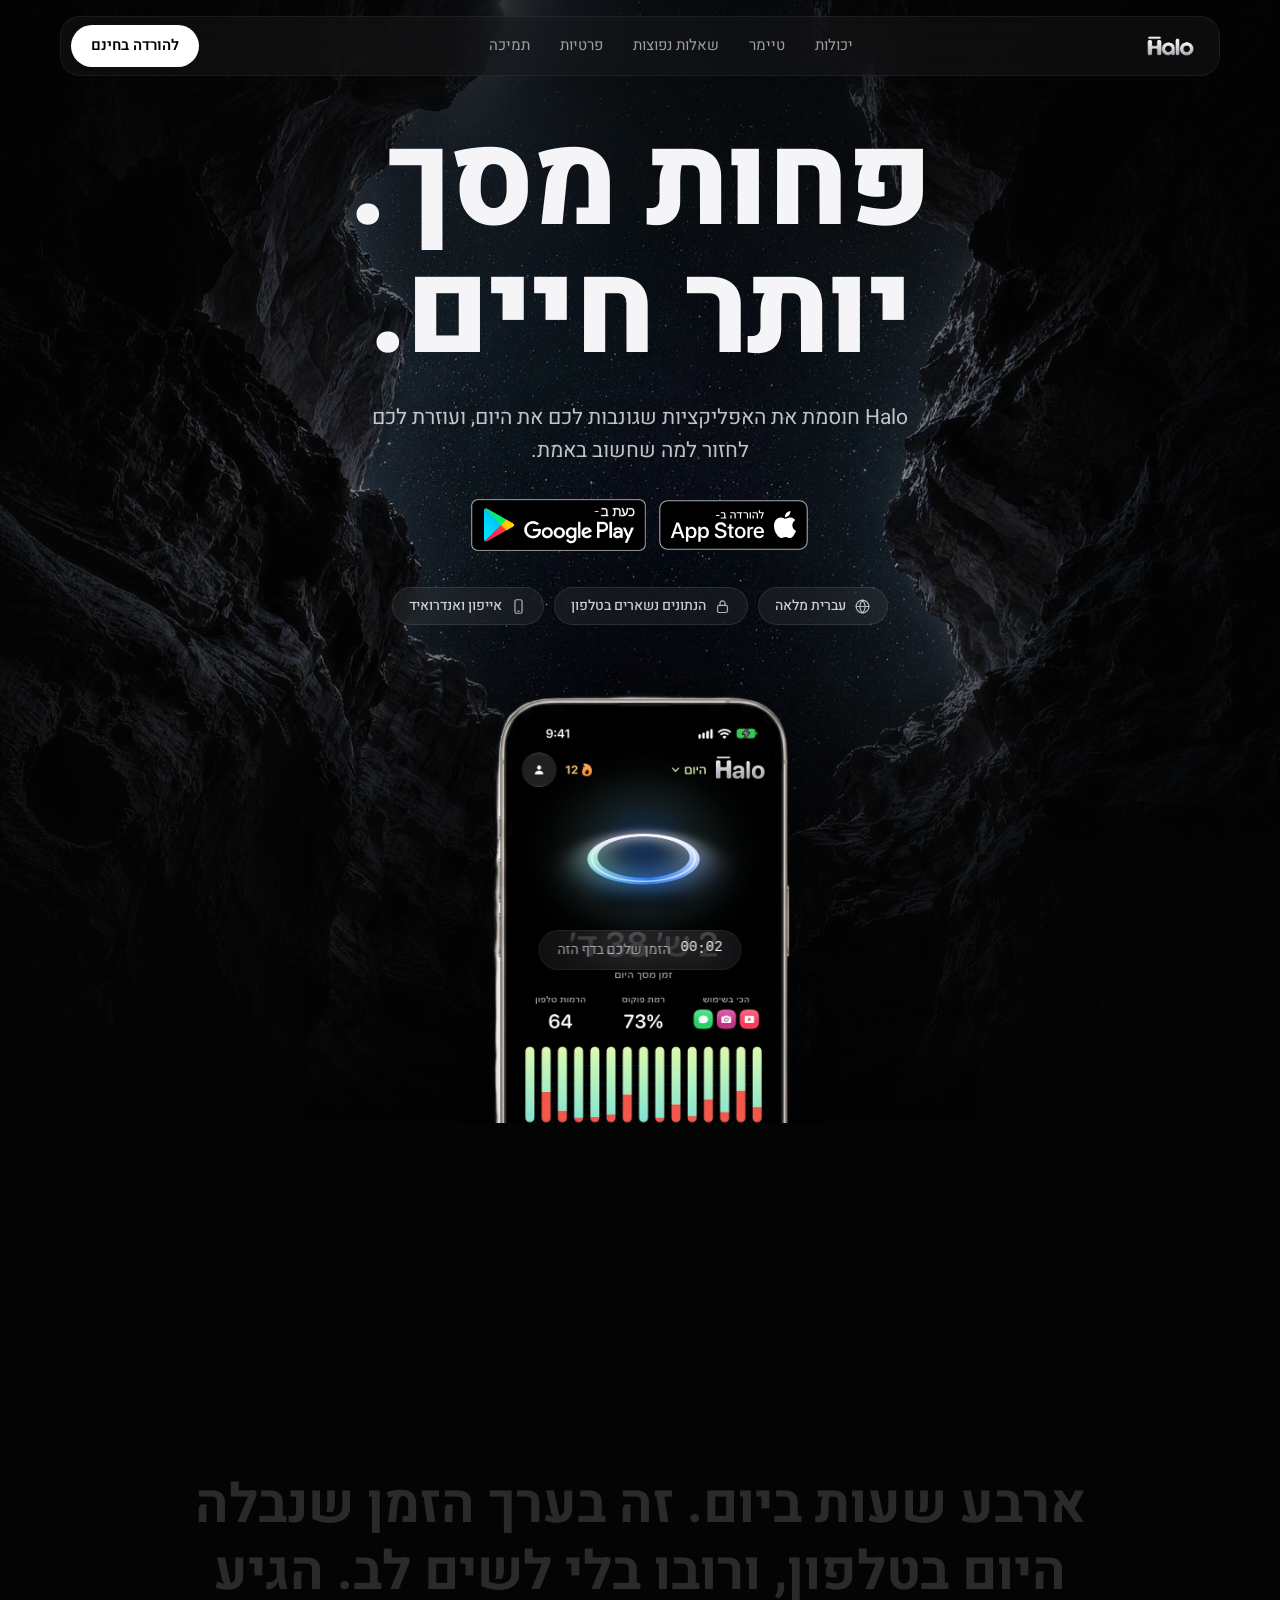
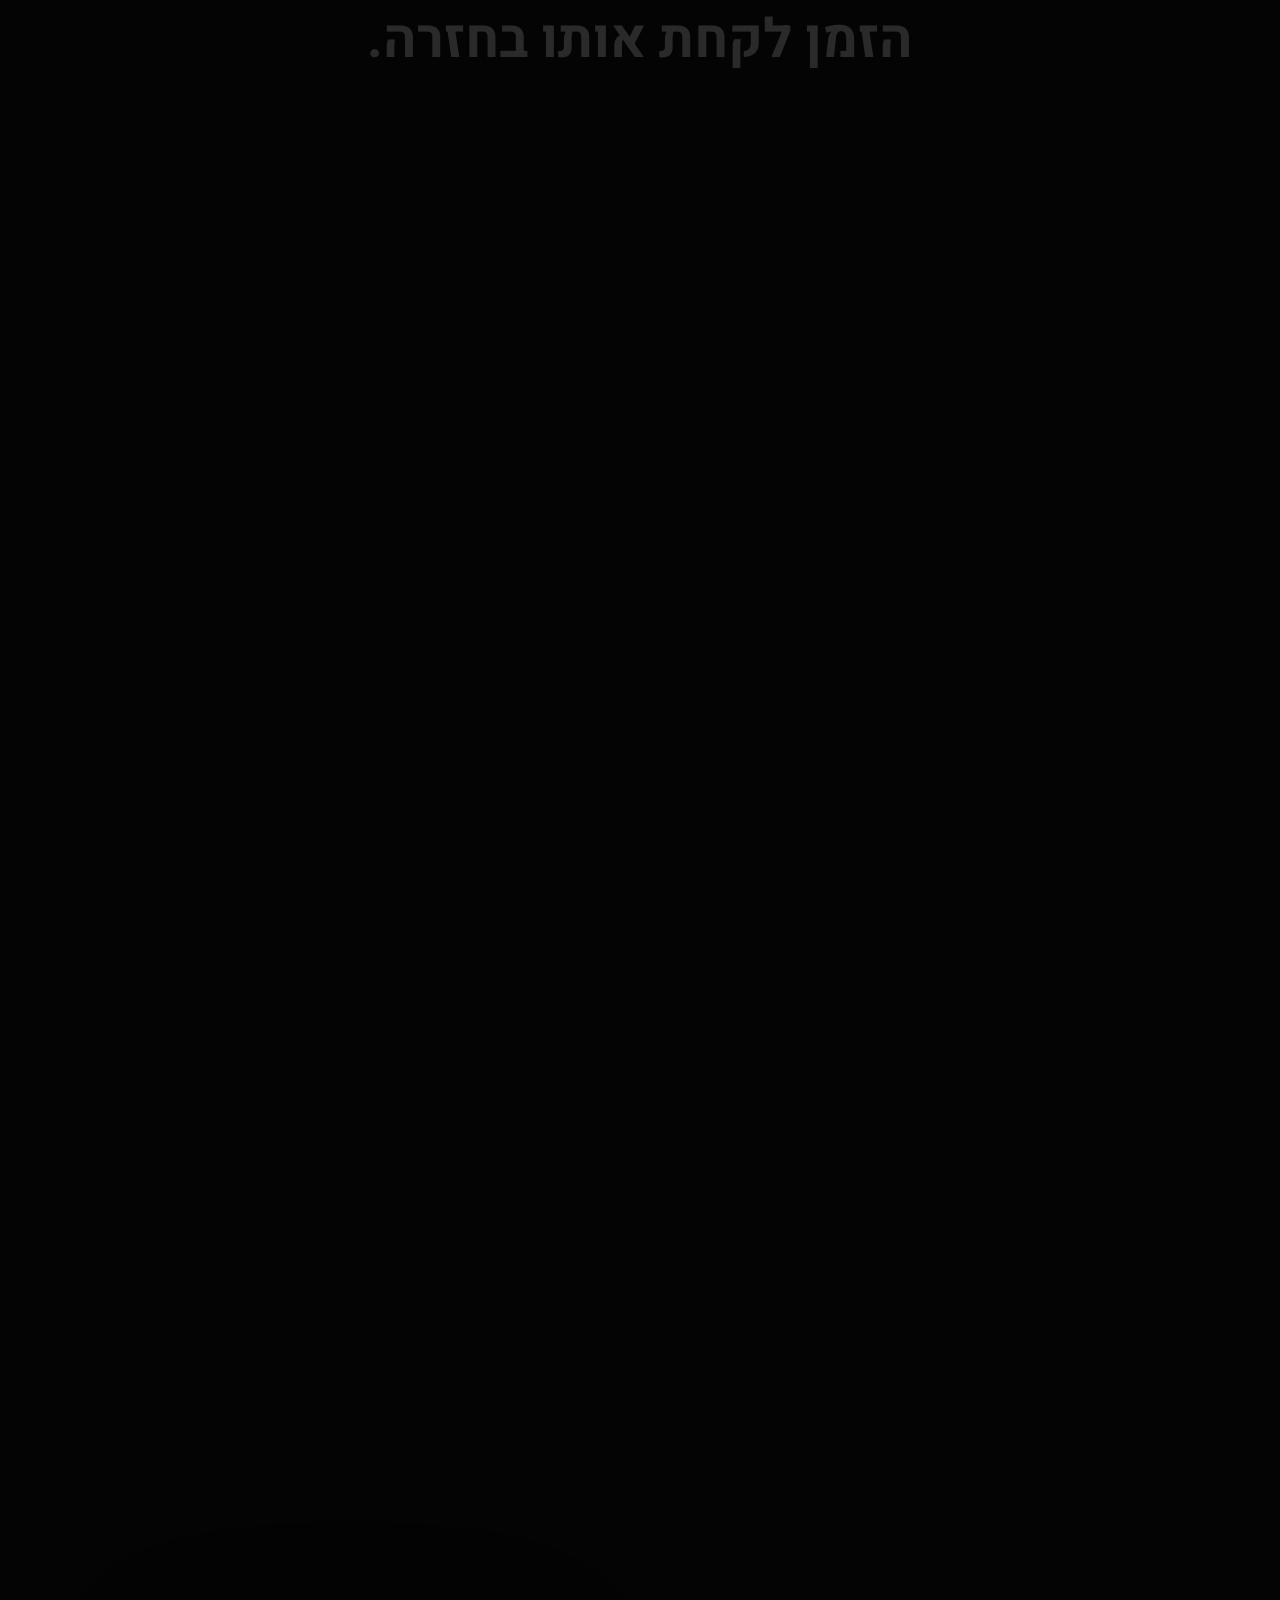
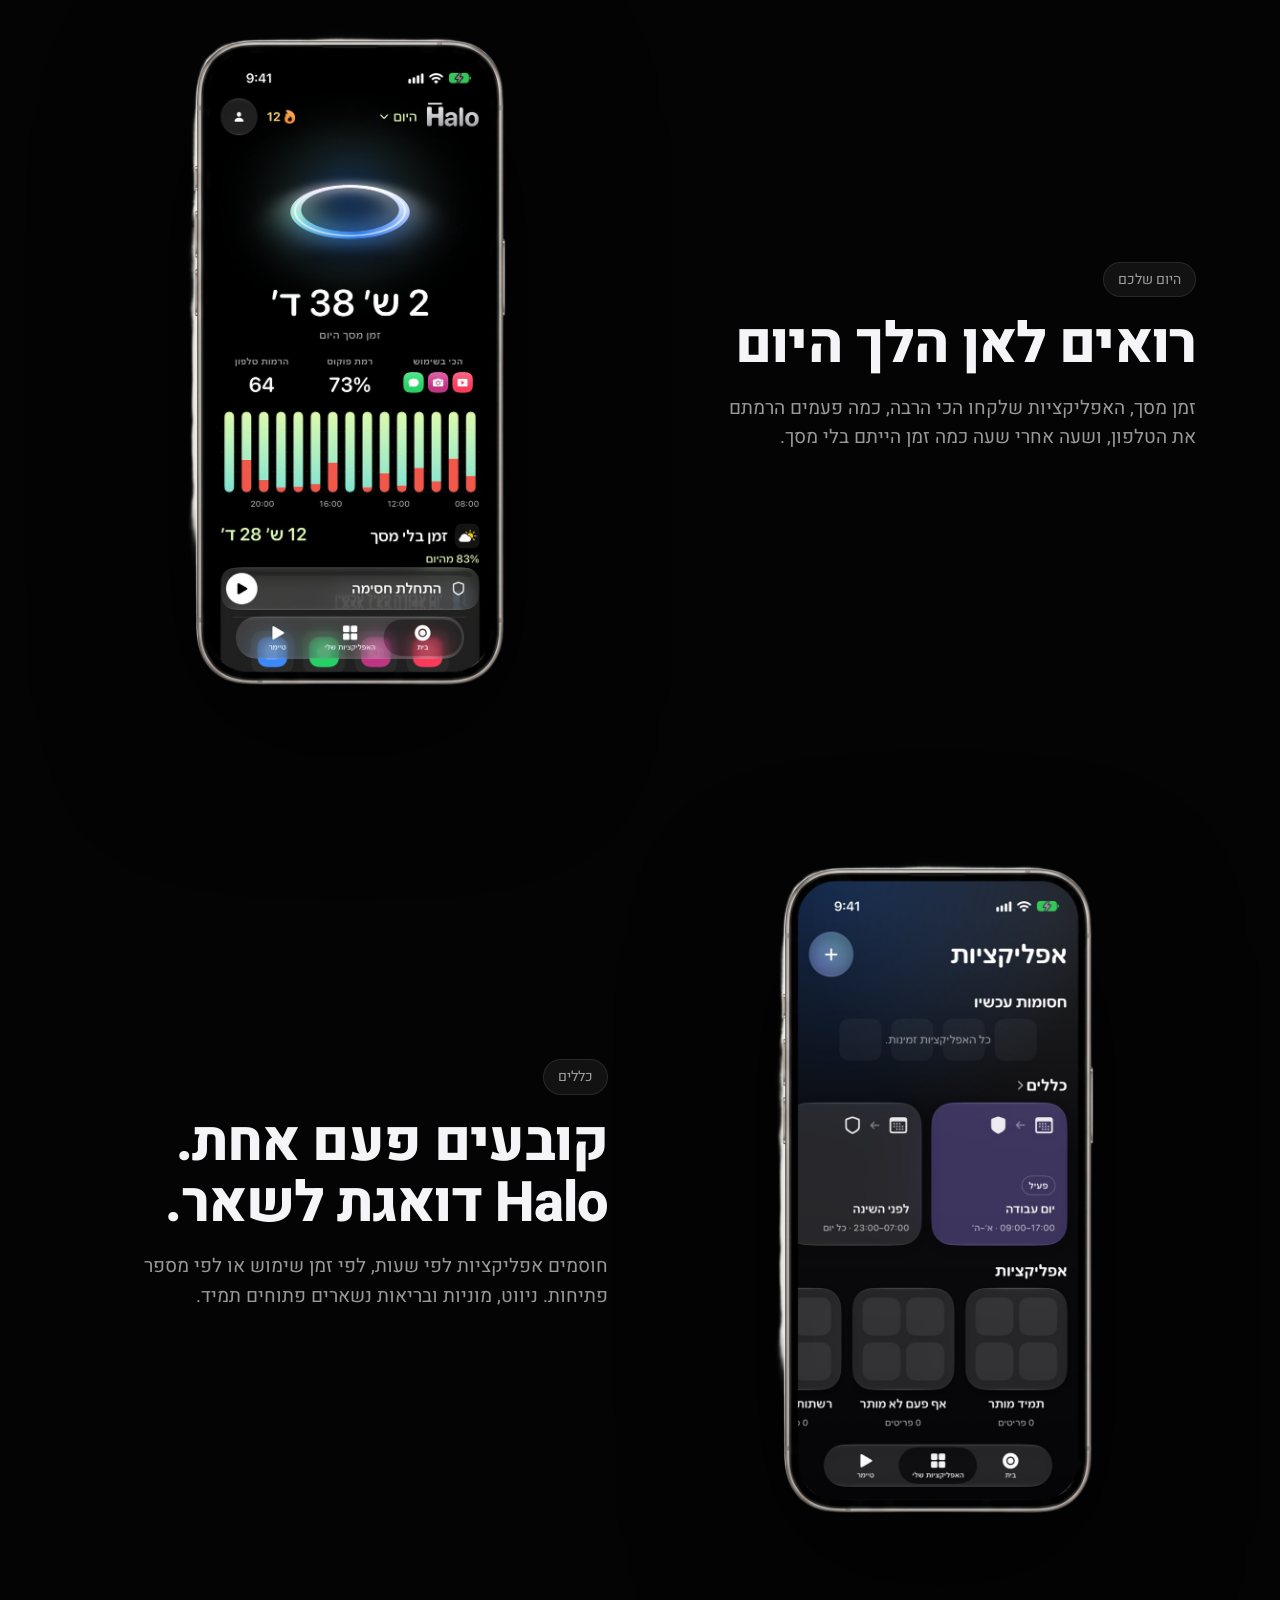
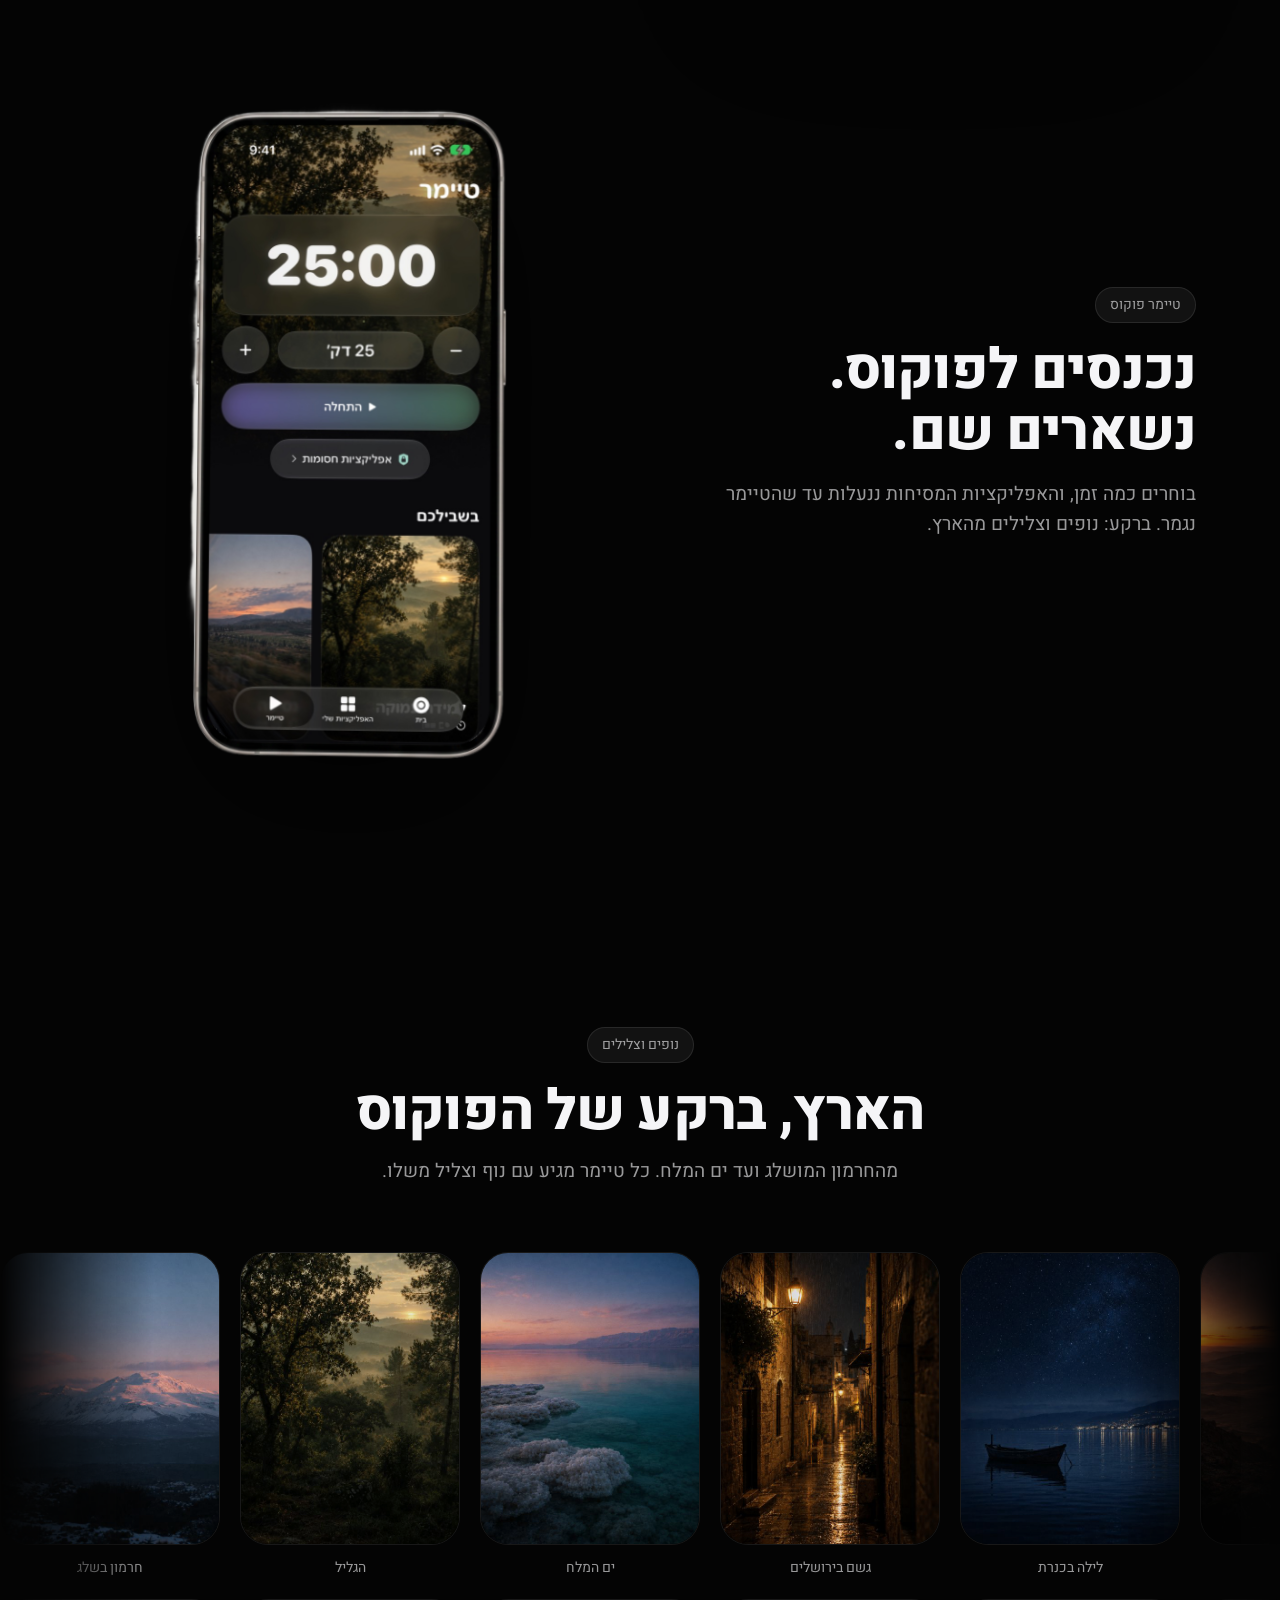
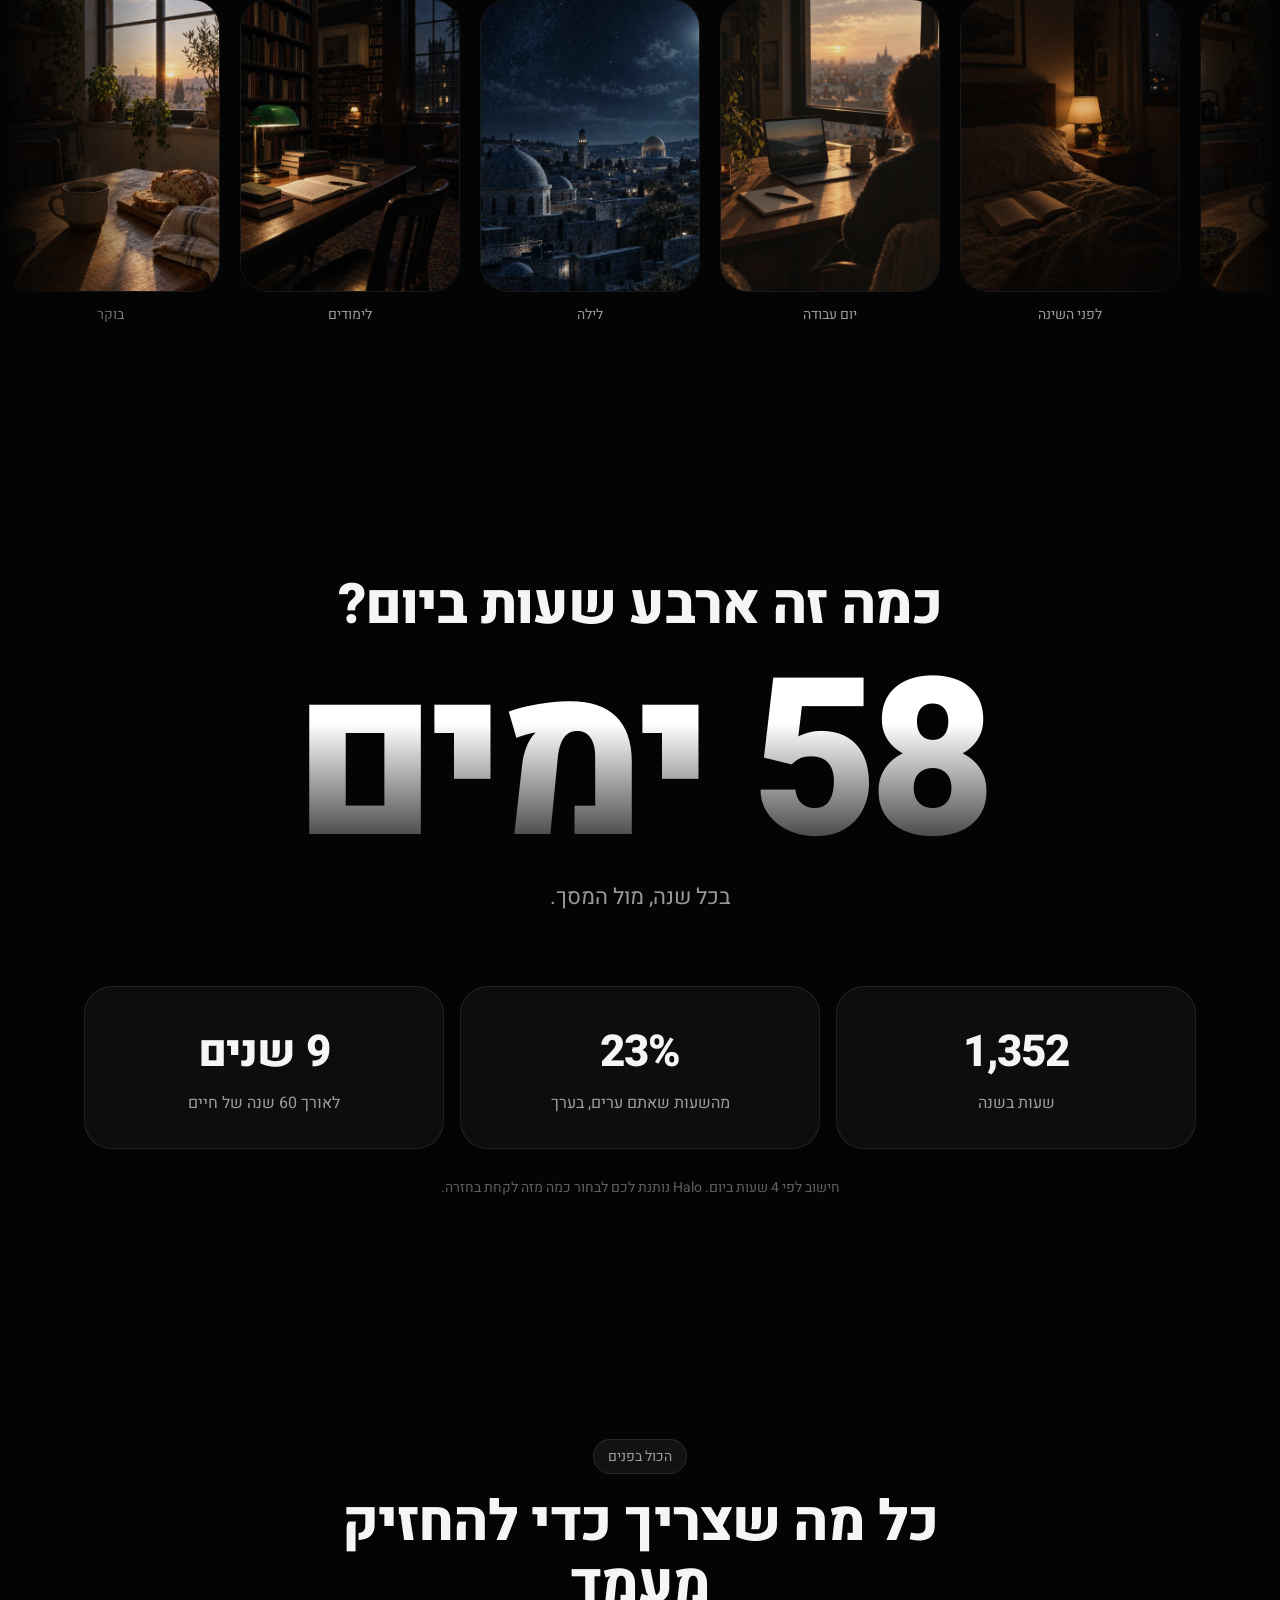
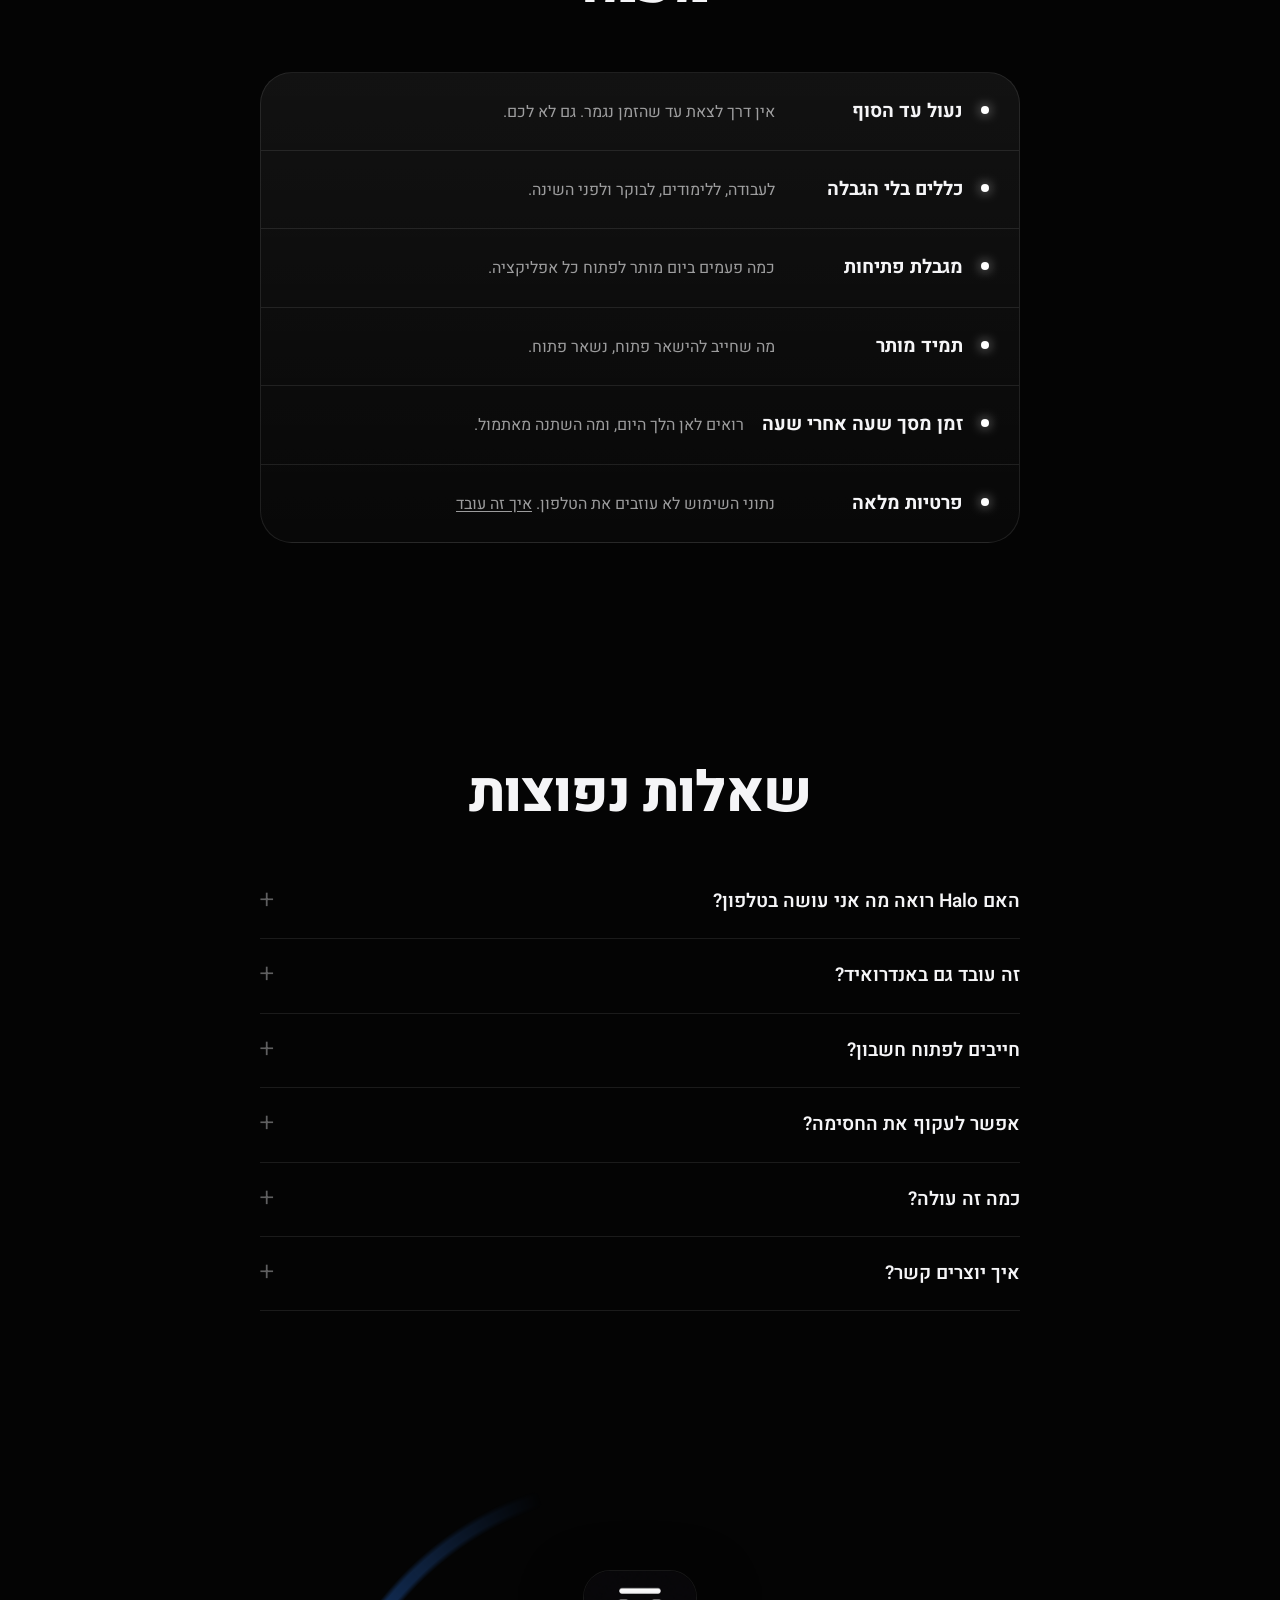
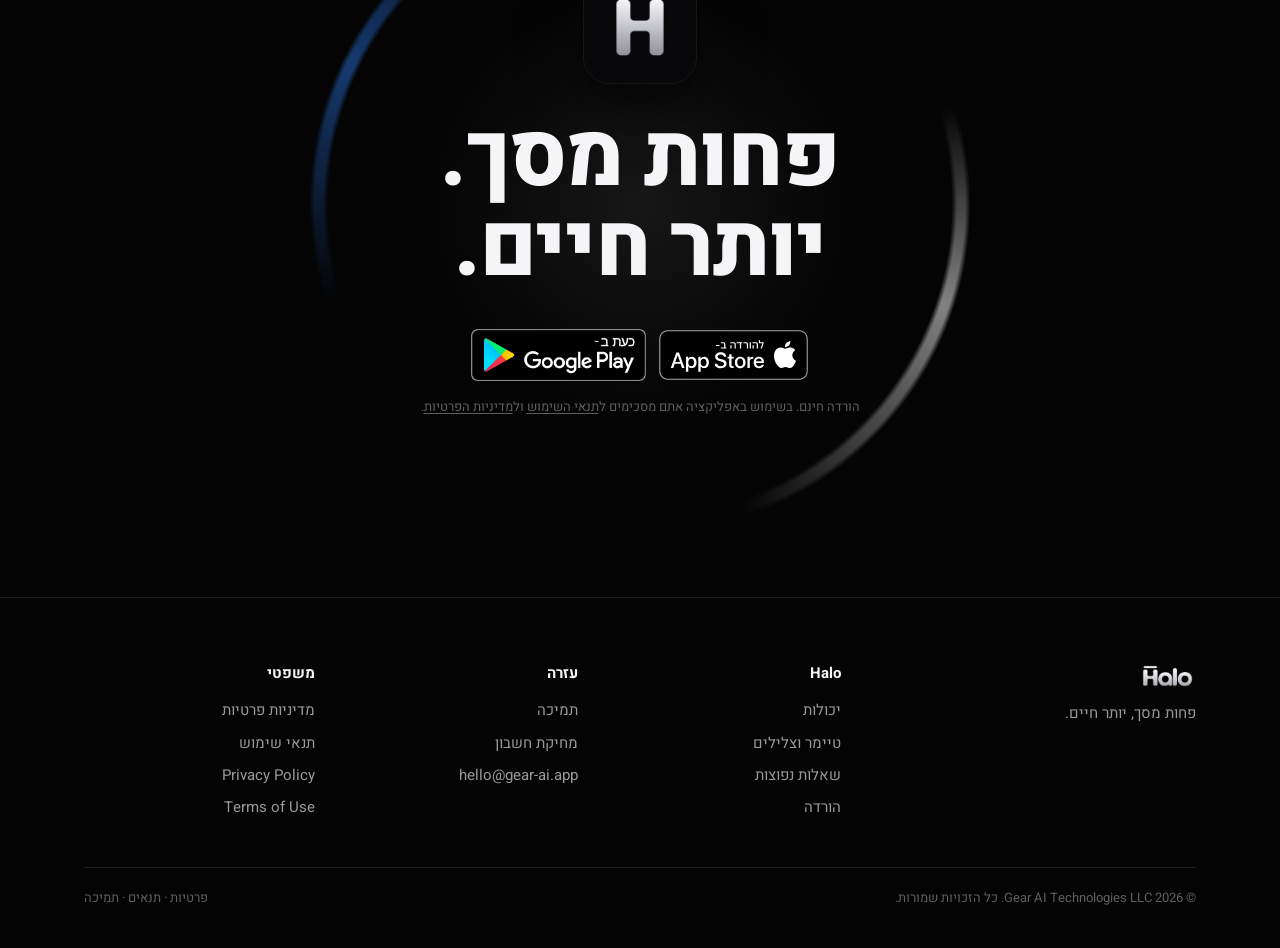
==== commit 604a70ca: "Hero trust pills, new home screenshot, mobile tuning Co-Authored-By: Claude Opus 5.5 <noreply@anthro" ====
--- a/index.html
+++ b/index.html
@@ -44,9 +44,9 @@
     <p class="lead rise">Halo חוסמת את האפליקציות שגונבות לכם את היום, ועוזרת לכם לחזור למה שחשוב באמת.</p>
     <div class="rise"><div class="badges"><a class="badge" href="#download"><img src="/img/badge-appstore-he.svg" alt="להורדה מה-App Store"></a><a class="badge" href="#download"><img src="/img/badge-googleplay-he.png" alt="קבלו את זה ב-Google Play"></a></div></div>
     <ul class="trust rise">
-      <li><b>עברית</b><span>מלאה, מימין לשמאל</span></li>
-      <li><b>פרטי</b><span>הנתונים נשארים בטלפון</span></li>
-      <li><b>iPhone</b><span>ו־Android</span></li>
+      <li><svg viewBox="0 0 24 24" aria-hidden="true"><circle cx="12" cy="12" r="9"/><path d="M3 12h18M12 3c2.5 2.6 3.8 5.6 3.8 9s-1.3 6.4-3.8 9c-2.5-2.6-3.8-5.6-3.8-9S9.5 5.6 12 3z"/></svg>עברית מלאה</li>
+      <li><svg viewBox="0 0 24 24" aria-hidden="true"><rect x="5" y="10.5" width="14" height="10" rx="2.5"/><path d="M8.5 10.5V7.5a3.5 3.5 0 0 1 7 0v3"/></svg>הנתונים נשארים בטלפון</li>
+      <li><svg viewBox="0 0 24 24" aria-hidden="true"><rect x="7" y="2.5" width="10" height="19" rx="2.5"/><path d="M11 18.5h2"/></svg><span>אייפון ואנדרואיד</span></li>
     </ul>
   </div>
   <div class="hero-phone" aria-hidden="true"><div class="device "><img class="shot" src="/img/screen-home.jpg" alt="" loading="eager"><img class="frame" src="/img/phone-frame.png" alt="" loading="eager"></div></div>
@@ -61,11 +61,11 @@
 <section id="features" class="features">
   <div class="feature" data-scrub>
     <div class="feature-copy reveal">
-      <span class="chip">ציון Halo</span>
-      <h2>היום שלכם, במספר אחד</h2>
-      <p>ציון מ־0 עד 100 שמחבר שינה, פוקוס ומנוחה, ומראה איך הטלפון באמת משפיע עליכם. יחד איתו: זמן מסך, הרמות טלפון, והאפליקציות שלקחו לכם את היום.</p>
+      <span class="chip">היום שלכם</span>
+      <h2>רואים לאן הלך היום</h2>
+      <p>זמן מסך, האפליקציות שלקחו הכי הרבה, כמה פעמים הרמתם את הטלפון, ושעה אחרי שעה כמה זמן הייתם בלי מסך.</p>
     </div>
-    <div class="feature-media"><div class="glow"></div><div class="device tilt"><img class="shot" src="/img/screen-home.jpg" alt="מסך הבית של Halo עם הציון היומי" loading="lazy"><img class="frame" src="/img/phone-frame.png" alt="" loading="lazy"></div></div>
+    <div class="feature-media"><div class="glow"></div><div class="device tilt"><img class="shot" src="/img/screen-home.jpg" alt="מסך הבית של Halo עם זמן המסך של היום" loading="lazy"><img class="frame" src="/img/phone-frame.png" alt="" loading="lazy"></div></div>
   </div>
 
   <div class="feature flip" data-scrub>
@@ -126,7 +126,7 @@
       <li class="reveal"><b>כללים בלי הגבלה</b><span>לעבודה, ללימודים, לבוקר ולפני השינה.</span></li>
       <li class="reveal"><b>מגבלת פתיחות</b><span>כמה פעמים ביום מותר לפתוח כל אפליקציה.</span></li>
       <li class="reveal"><b>תמיד מותר</b><span>מה שחייב להישאר פתוח, נשאר פתוח.</span></li>
-      <li class="reveal"><b>ציון יומי והיסטוריה</b><span>רואים את ההתקדמות, יום אחרי יום.</span></li>
+      <li class="reveal"><b>זמן מסך שעה אחרי שעה</b><span>רואים לאן הלך היום, ומה השתנה מאתמול.</span></li>
       <li class="reveal"><b>פרטיות מלאה</b><span>נתוני השימוש לא עוזבים את הטלפון. <a href="/privacy">איך זה עובד</a></span></li>
     </ul>
   </div>
--- a/styles.css
+++ b/styles.css
@@ -88,10 +88,14 @@
 .hero h1 { font-size: clamp(58px, 10vw, 128px); line-height: 1; font-weight: 800; margin-bottom: 26px; }
 .hero h1 .line { display: block; }
 .lead { font-size: clamp(18px, 2vw, 21px); color: rgba(245, 245, 247, .78); max-width: 560px; margin: 0 auto 32px; }
-.trust { list-style: none; display: flex; justify-content: center; gap: 44px; margin-top: 40px; }
-.trust li { display: grid; gap: 2px; }
-.trust b { font-size: 19px; font-weight: 700; }
-.trust span { font-size: 12px; letter-spacing: .06em; color: var(--text-3); }
+.trust { list-style: none; display: flex; justify-content: center; flex-wrap: wrap; gap: 10px; margin-top: 36px; }
+.trust li {
+  display: inline-flex; align-items: center; gap: 8px; height: 38px; padding: 0 16px;
+  border-radius: 999px; font-size: 14px; font-weight: 500; color: rgba(245, 245, 247, .82);
+  background: rgba(255, 255, 255, .06); border: 1px solid rgba(255, 255, 255, .1);
+  backdrop-filter: blur(12px); -webkit-backdrop-filter: blur(12px);
+}
+.trust svg { width: 17px; height: 17px; fill: none; stroke: currentColor; stroke-width: 1.7; stroke-linecap: round; stroke-linejoin: round; opacity: .85; }
 .hero-phone {
   position: relative; z-index: 1; width: min(300px, 64vw); margin: 64px auto -180px;
   transform: translateY(calc(var(--sy, 0) * -0.12px));
@@ -298,8 +302,30 @@
   .nav-wrap { inset: 10px 0 auto; padding: 0 10px; }
   .nav { height: 54px; }
   .pill-btn { height: 38px; padding: 0 16px; font-size: 14px; }
-  .trust { gap: 22px; }
-  .trust b { font-size: 16px; }
+  .hero { padding: 104px 16px 0; }
+  .hero h1 { font-size: clamp(50px, 15vw, 64px); margin-bottom: 18px; }
+  .lead { font-size: 17px; margin-bottom: 26px; }
+  .trust { gap: 8px; margin-top: 28px; }
+  .trust li { height: 34px; padding: 0 12px; font-size: 13px; }
+  .hero-phone { width: min(250px, 66vw); margin-top: 44px; }
+  .statement p { font-size: 28px; }
+  .feature { padding: 48px 20px; gap: 32px; }
+  .feature h2 { font-size: 32px; }
+  .feature p { font-size: 17px; }
+  .scenes, .numbers, .pro { padding: 80px 0; }
+  .head { margin-bottom: 36px; }
+  .head h2, .numbers h2, .faq-sec h2 { font-size: 32px; }
+  .head p { font-size: 17px; }
+  .stats { margin-top: 44px; }
+  .stat { padding: 24px 20px; border-radius: 22px; }
+  .stat .n { font-size: 38px; }
+  .pro-list { border-radius: 24px; }
+  .pro-list li { padding: 18px 20px; }
+  .faq summary { font-size: 17px; }
+  .cta { padding: 110px 0 130px; }
+  .cta .icon { width: 92px; height: 92px; border-radius: 22px; }
+  .foot { gap: 28px 20px; }
+  .ticker { bottom: 14px; height: 36px; font-size: 13px; }
   .badge img { height: 46px; }
   .scene, .scene img { width: 160px; }
   .feature-media .device { width: min(250px, 62vw); }
